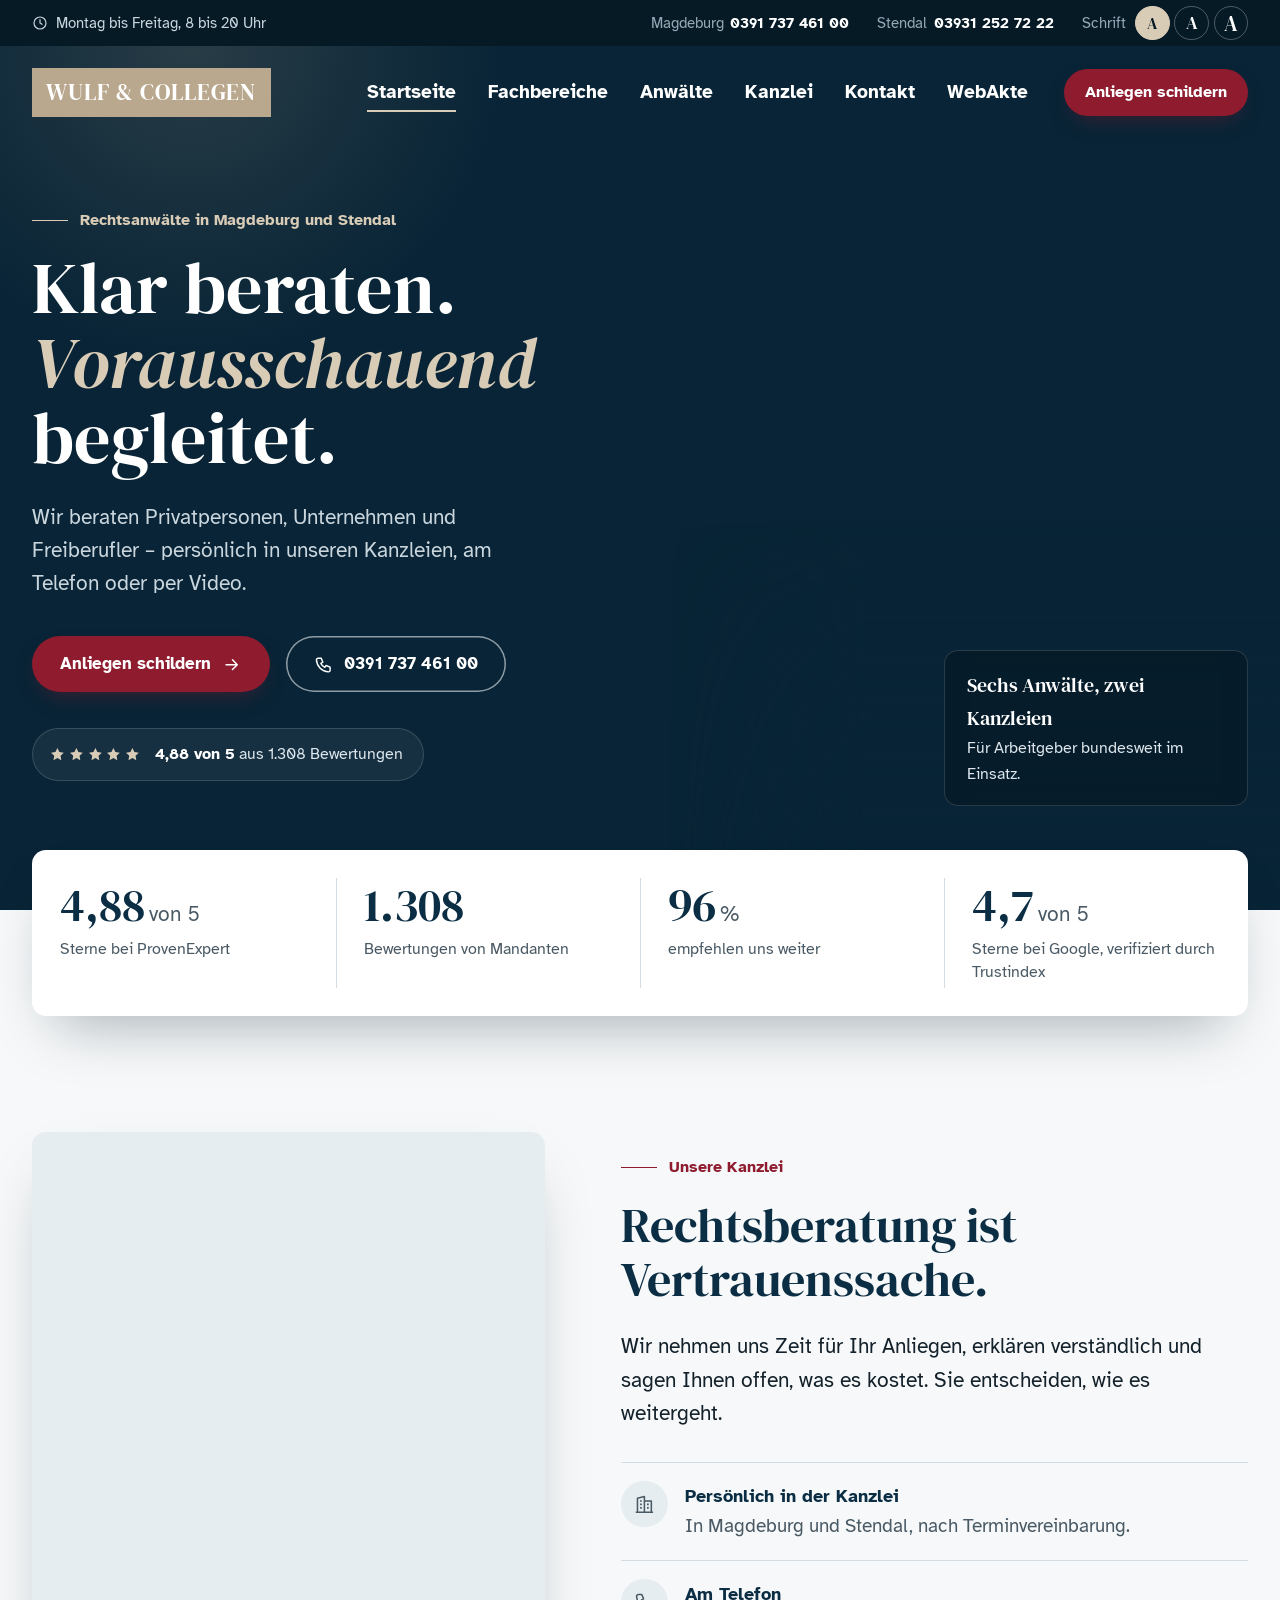
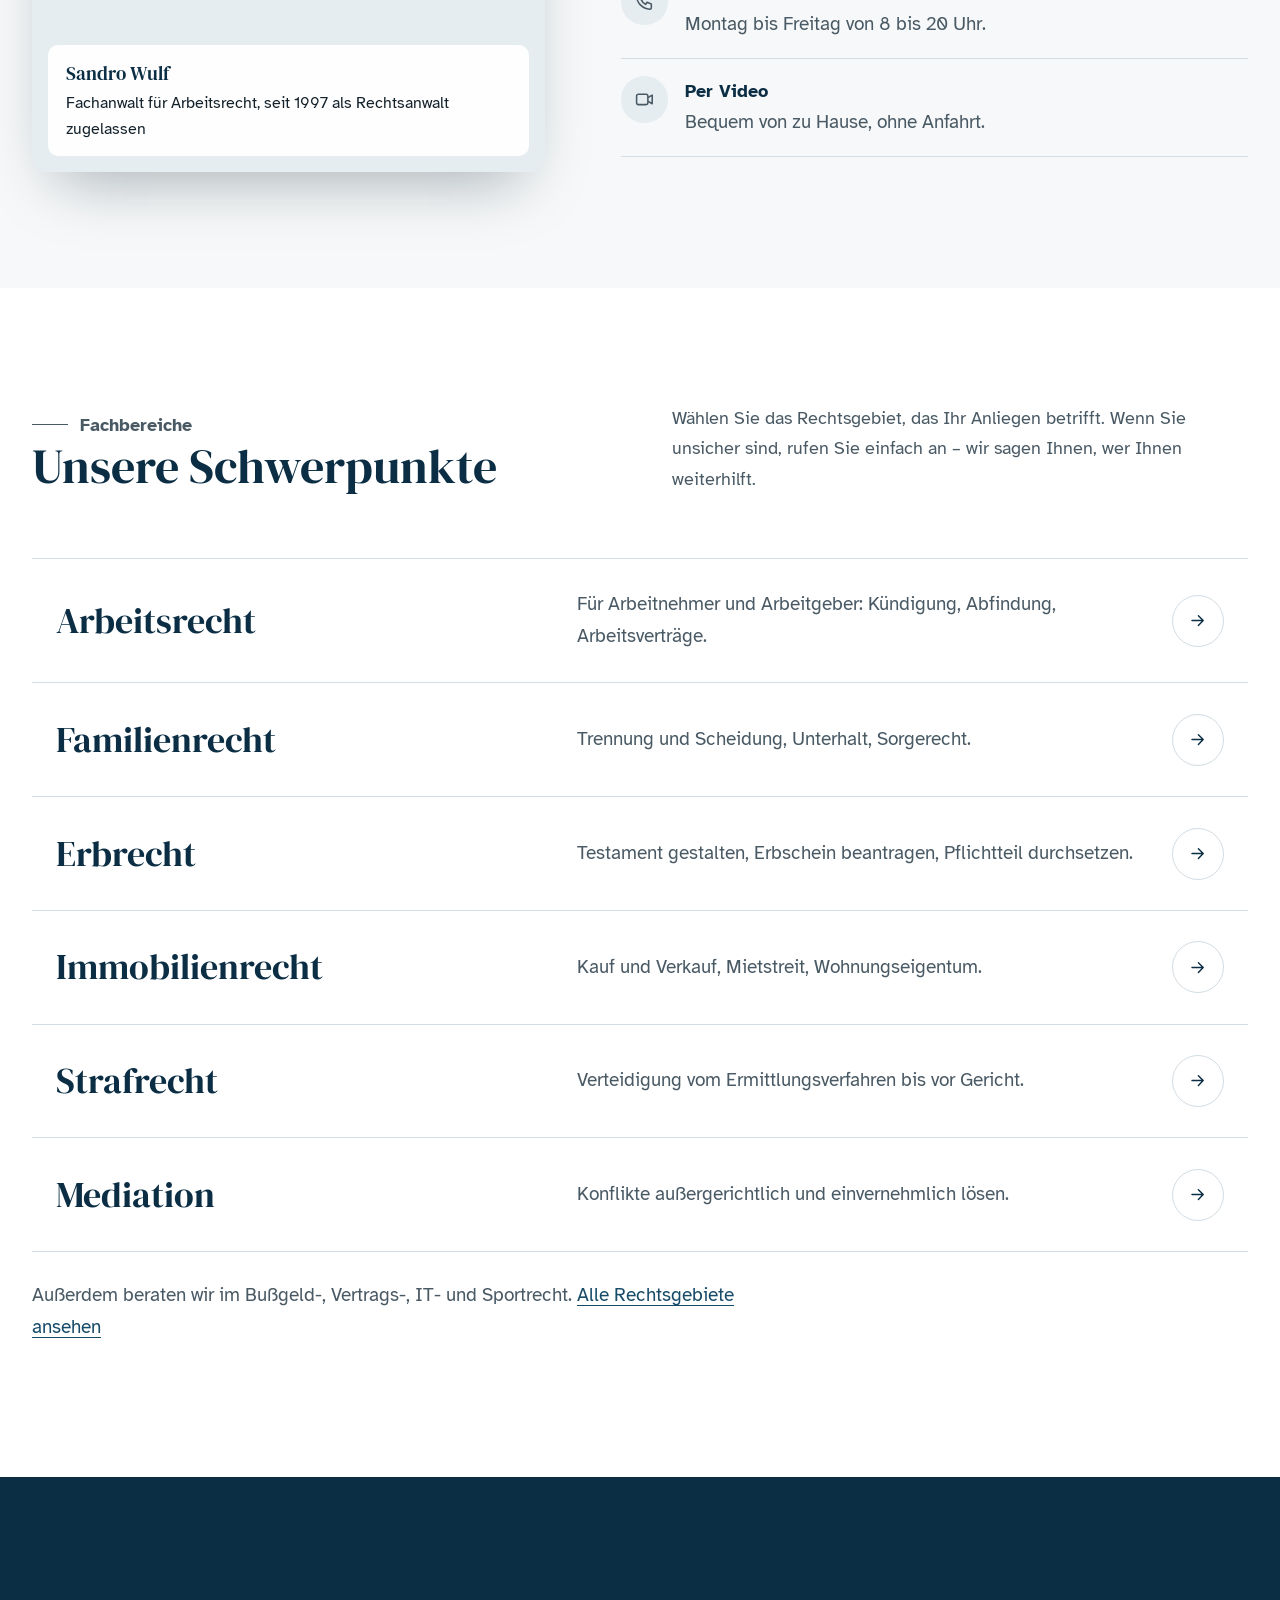
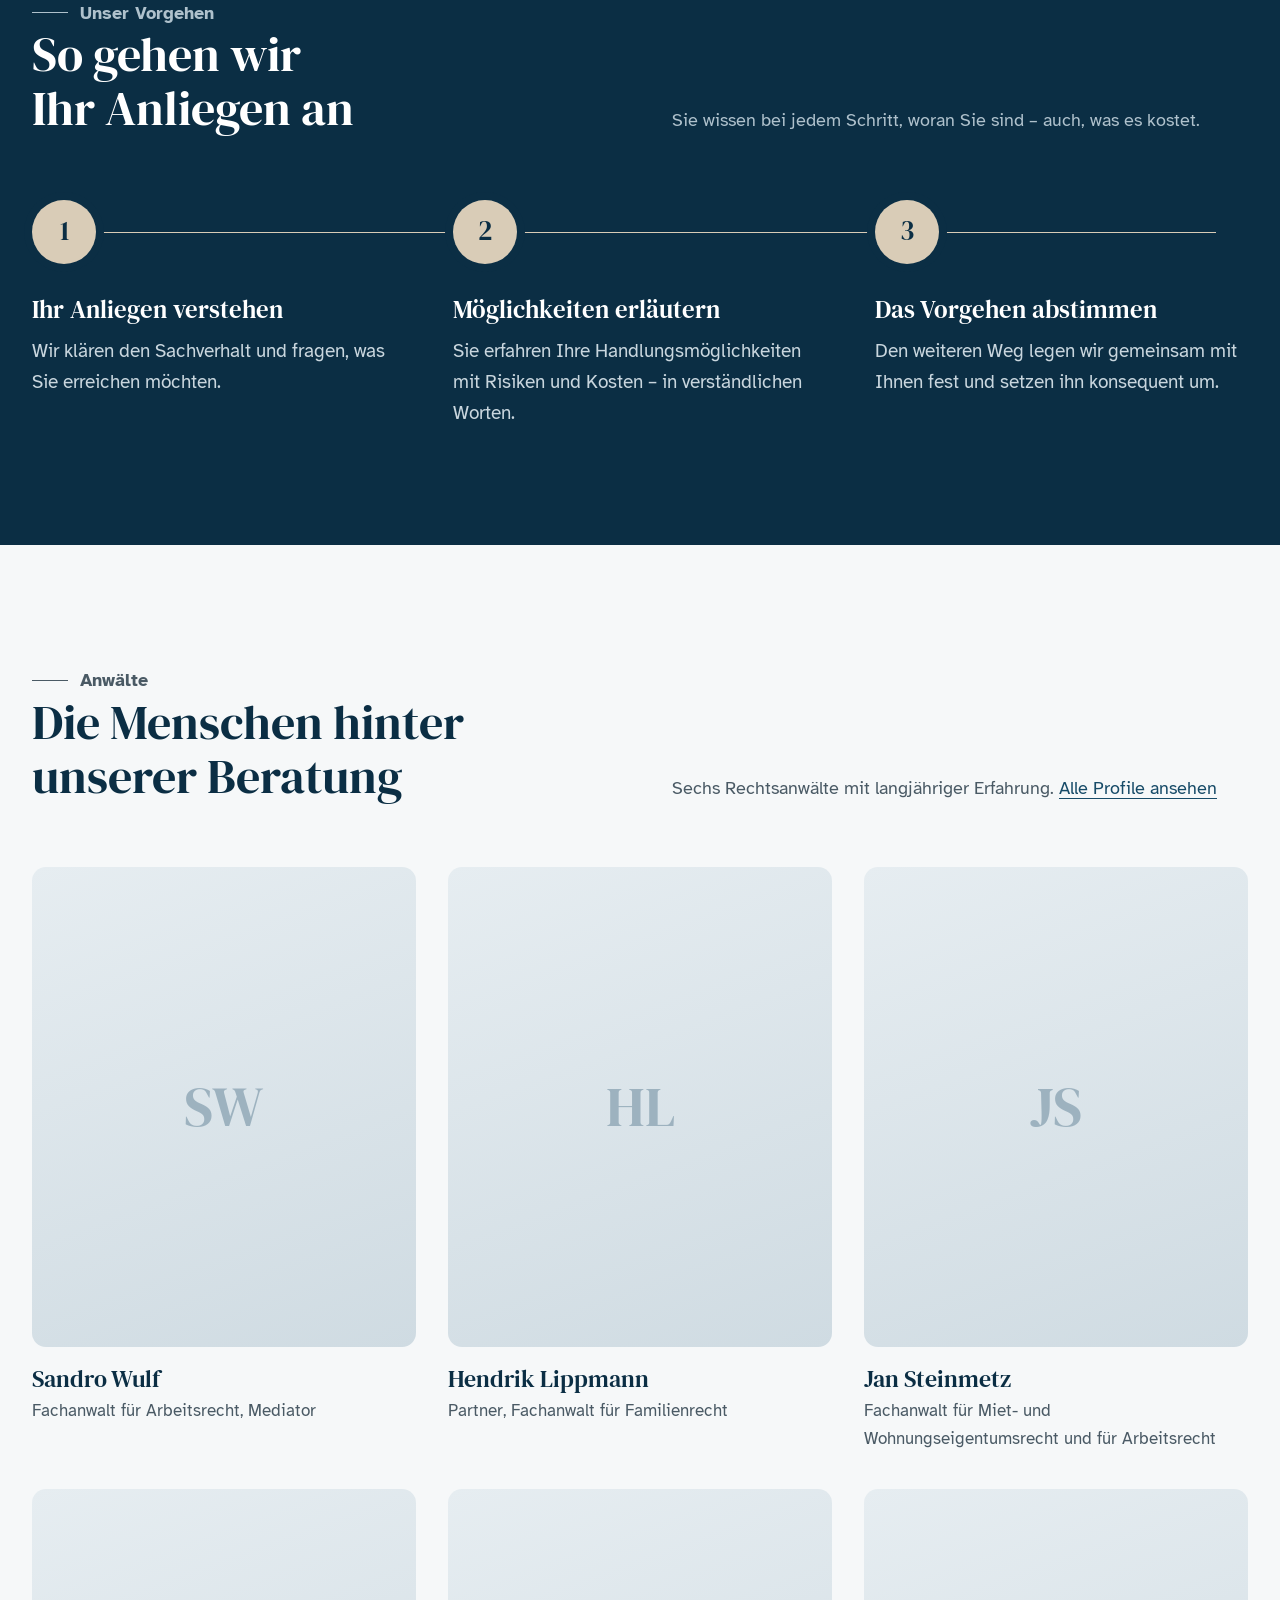
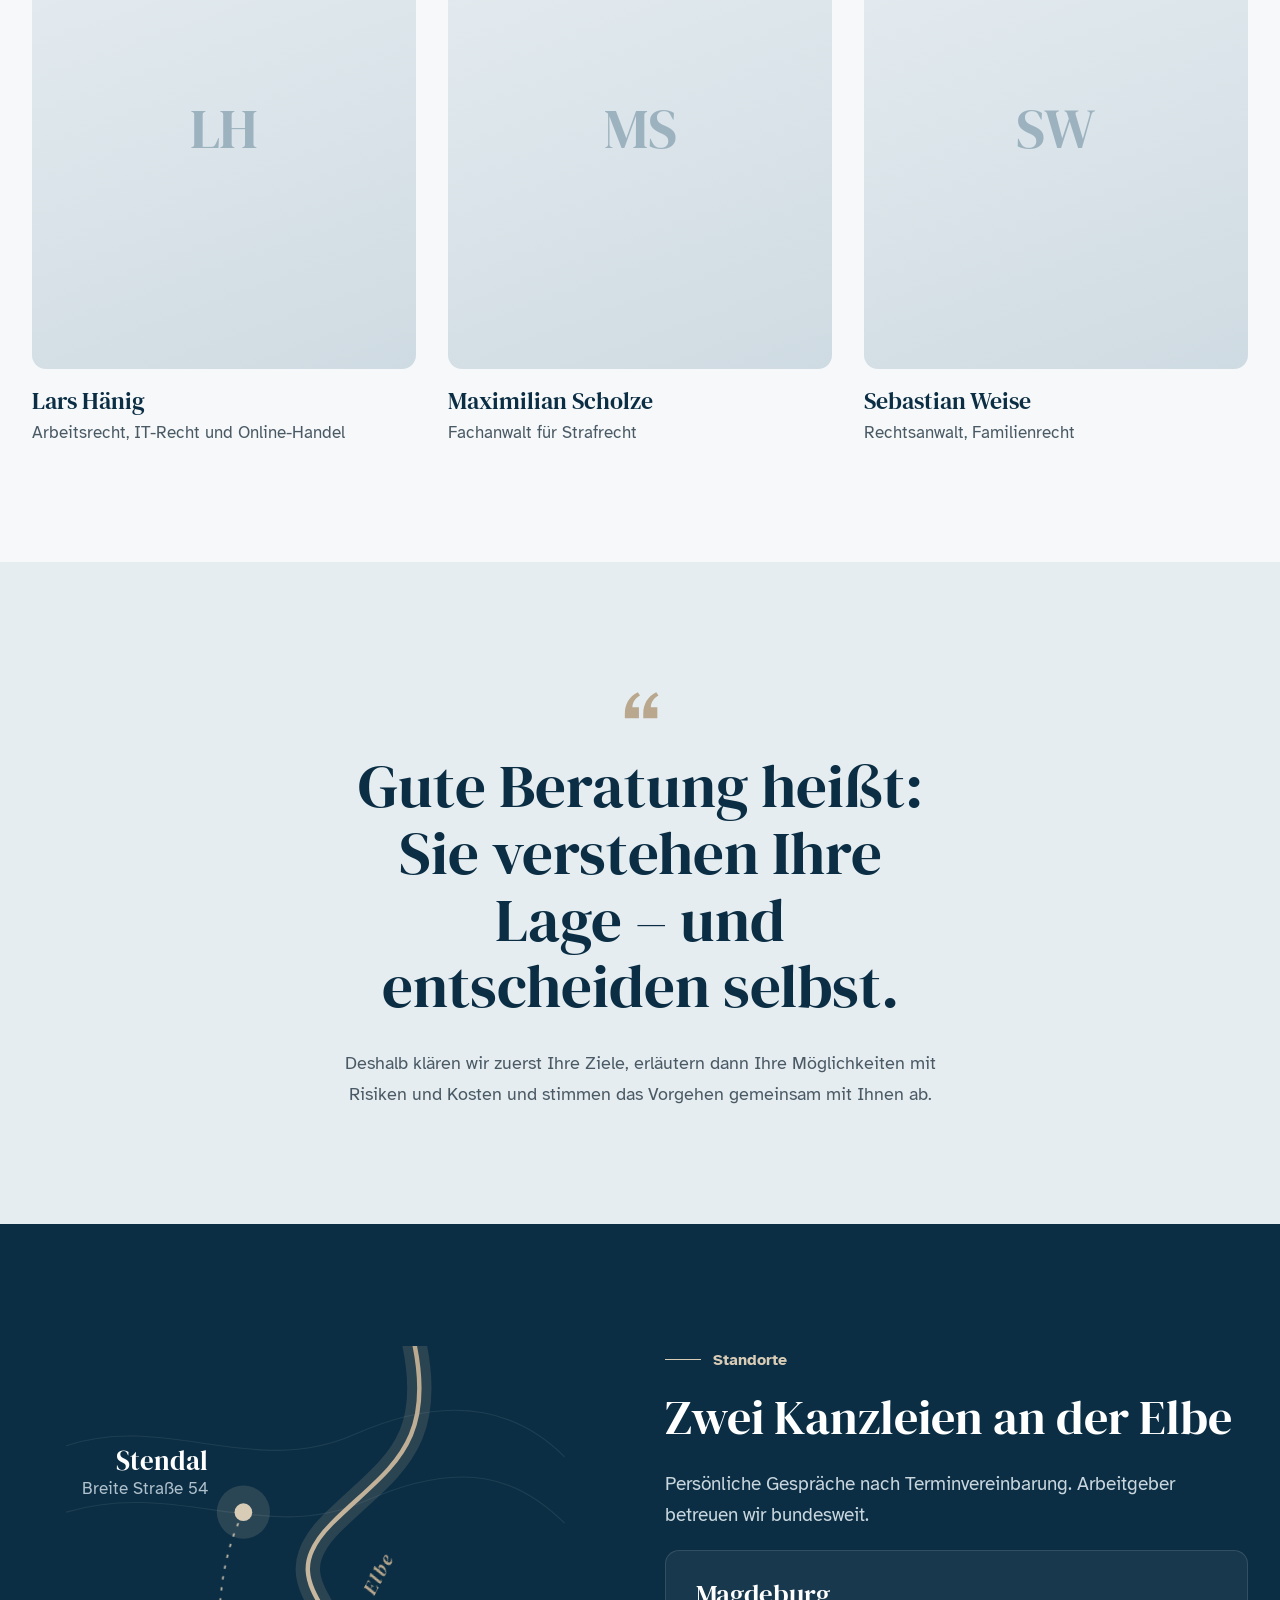
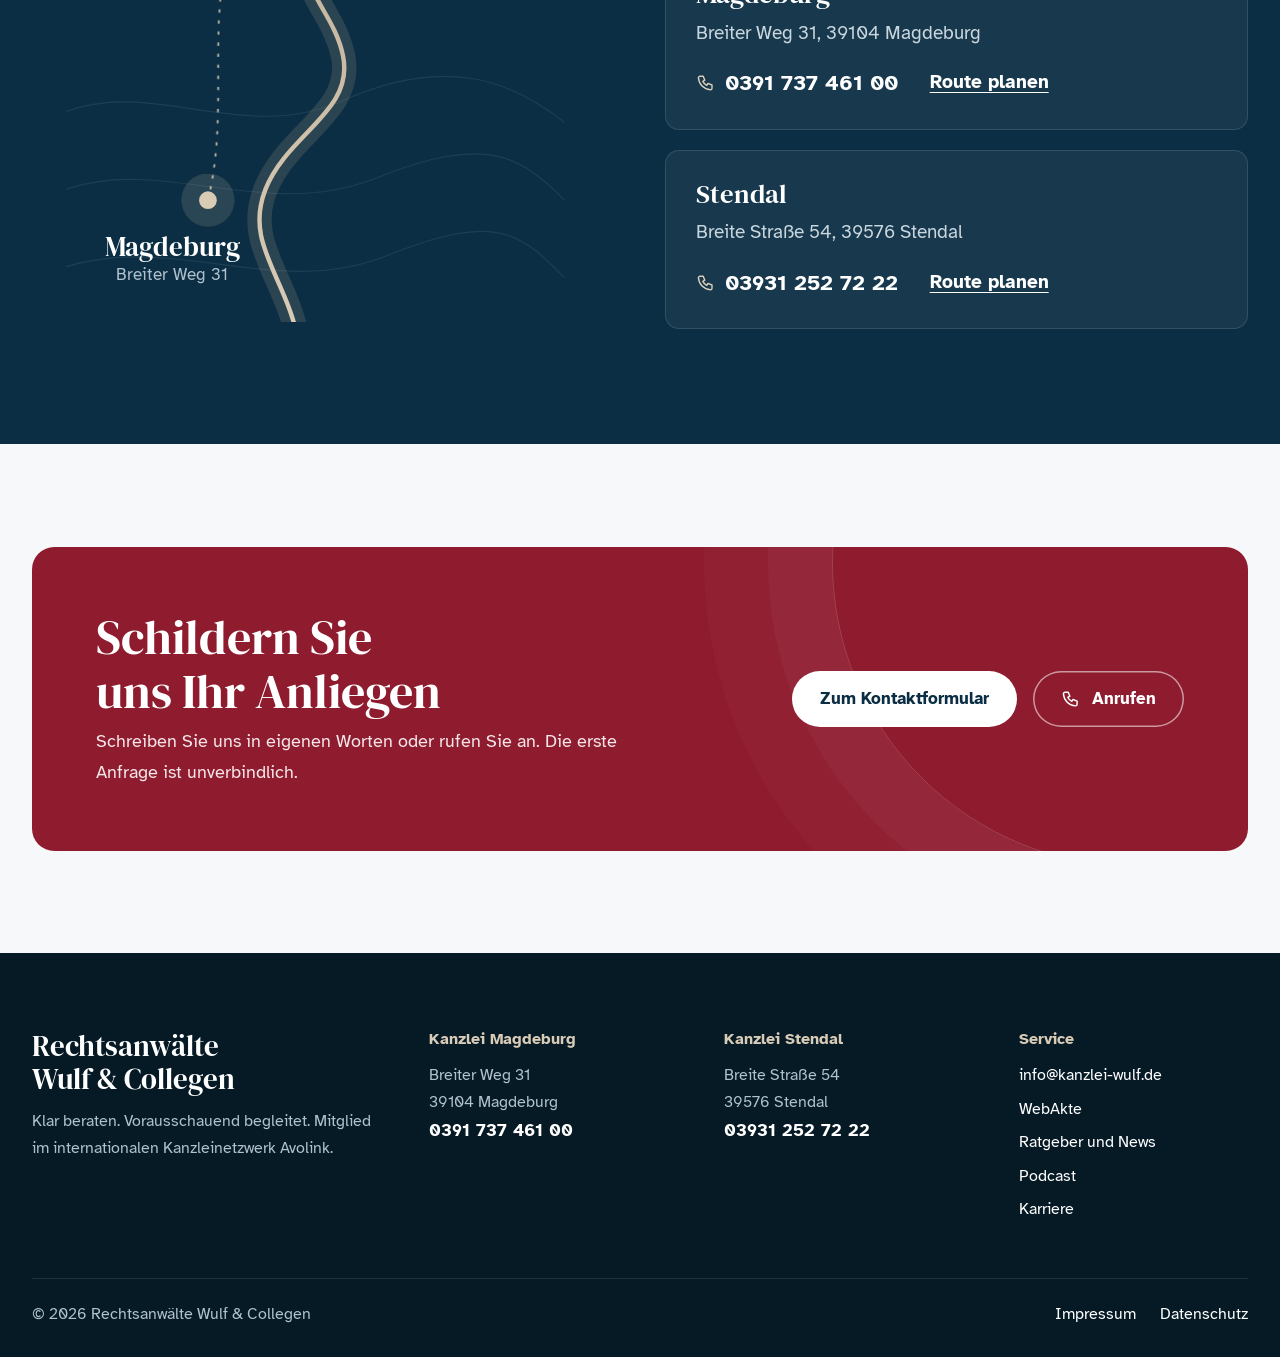
==== index.html @ 8ebcd177 "Cache-Busting für CSS und JS Co-Authored-By: Claude Opus 5.5 <noreply@anthropic.com> Claude-Session:" ====
<!DOCTYPE html>
<html lang="de">
<head>
  <meta charset="utf-8">
  <meta name="viewport" content="width=device-width, initial-scale=1">
  <title>Rechtsanwälte Wulf & Collegen – Magdeburg und Stendal</title>
  <meta name="description" content="Rechtsanwälte Wulf & Collegen in Magdeburg und Stendal: Arbeitsrecht, Familienrecht, Erbrecht, Immobilienrecht, Strafrecht und Mediation. Persönlich, am Telefon oder per Video.">
  <meta name="theme-color" content="#082436">
  <link rel="icon" href="https://kanzlei-wulf.de/wp-content/uploads/2026/09/cropped-FavIcon_W-C_512-270x270.png">
  <link rel="preconnect" href="https://fonts.googleapis.com">
  <link rel="preconnect" href="https://fonts.gstatic.com" crossorigin>
  <link href="https://fonts.googleapis.com/css2?family=Atkinson+Hyperlegible:wght@400;700&family=DM+Serif+Display:ital@0;1&family=DM+Serif+Text&display=swap" rel="stylesheet">
  <link rel="stylesheet" href="css/styles.css?v=202611251117">
  <script>document.documentElement.classList.add('js');try{var s=localStorage.getItem('wulf-size');if(s)document.documentElement.setAttribute('data-size',s)}catch(e){}</script>
</head>
<body>
  <svg width="0" height="0" style="position:absolute" aria-hidden="true">
  <symbol id="i-phone" viewBox="0 0 24 24"><path fill="none" stroke="currentColor" stroke-width="1.8" stroke-linecap="round" stroke-linejoin="round" d="M5 4h4l2 5-2.5 1.5a11 11 0 0 0 5 5L15 13l5 2v4a2 2 0 0 1-2 2A16 16 0 0 1 3 6a2 2 0 0 1 2-2"/></symbol>
  <symbol id="i-mail" viewBox="0 0 24 24"><g fill="none" stroke="currentColor" stroke-width="1.8" stroke-linecap="round" stroke-linejoin="round"><rect x="3" y="5" width="18" height="14" rx="2"/><path d="m3 7 9 6 9-6"/></g></symbol>
  <symbol id="i-clock" viewBox="0 0 24 24"><g fill="none" stroke="currentColor" stroke-width="1.8" stroke-linecap="round"><circle cx="12" cy="12" r="9"/><path d="M12 7v5l3 2"/></g></symbol>
  <symbol id="i-arrow" viewBox="0 0 24 24"><path fill="none" stroke="currentColor" stroke-width="1.8" stroke-linecap="round" stroke-linejoin="round" d="M5 12h14m-6-6 6 6-6 6"/></symbol>
  <symbol id="i-video" viewBox="0 0 24 24"><g fill="none" stroke="currentColor" stroke-width="1.8" stroke-linejoin="round"><rect x="3" y="6" width="13" height="12" rx="2"/><path d="m16 10 5-3v10l-5-3"/></g></symbol>
  <symbol id="i-office" viewBox="0 0 24 24"><g fill="none" stroke="currentColor" stroke-width="1.8" stroke-linejoin="round"><path d="M4 21V5l8-2v18M12 8h8v13M2 21h20"/><path d="M7 8h2M7 12h2M7 16h2M15 12h2M15 16h2"/></g></symbol>
  <symbol id="i-star" viewBox="0 0 24 24"><path fill="currentColor" d="m12 2.8 2.8 5.8 6.3.9-4.6 4.4 1.1 6.3L12 17.2l-5.6 3 1.1-6.3L2.9 9.5l6.3-.9z"/></symbol>
  <symbol id="i-alert" viewBox="0 0 24 24"><g fill="none" stroke="currentColor" stroke-width="1.9" stroke-linecap="round"><circle cx="12" cy="12" r="9"/><path d="M12 7.5v5.5M12 16.5v.01"/></g></symbol>
  <symbol id="i-pin" viewBox="0 0 24 24"><g fill="none" stroke="currentColor" stroke-width="1.8"><path d="M12 21s-7-6.2-7-11.5a7 7 0 0 1 14 0C19 14.8 12 21 12 21z"/><circle cx="12" cy="9.5" r="2.5"/></g></symbol>
</svg>
  <a class="skip" href="#inhalt">Zum Inhalt springen</a>

  <div class="topbar">
    <div class="wrap topbar__inner">
      <p class="topbar__hours"><svg class="ico"><use href="#i-clock"/></svg> Montag bis Freitag, 8 bis 20 Uhr</p>
      <ul class="topbar__phones">
        <li><span>Magdeburg</span><a href="tel:+4939173746100">0391 737 461 00</a></li>
        <li><span>Stendal</span><a href="tel:+4939312527222">03931 252 72 22</a></li>
      </ul>
      <div class="textsize" role="group" aria-label="Schriftgröße">
        <span id="ts-label">Schrift</span>
        <button type="button" data-size="1" aria-pressed="true" aria-describedby="ts-label" aria-label="Normale Schrift">A</button>
        <button type="button" data-size="2" aria-pressed="false" aria-describedby="ts-label" aria-label="Große Schrift" class="ts-lg">A</button>
        <button type="button" data-size="3" aria-pressed="false" aria-describedby="ts-label" aria-label="Sehr große Schrift" class="ts-xl">A</button>
      </div>
    </div>
  </div>

  <header class="header header--over">
    <div class="wrap header__inner">
      <a class="brand" href="index.html" aria-label="Wulf &amp; Collegen Rechtsanwälte, zur Startseite">
        <img class="brand__logo" src="https://kanzlei-wulf.de/wp-content/uploads/2022/05/Logo_ohne_Rand.webp" alt="" width="614" height="219" onerror="this.parentNode.classList.add('no-logo')">
        <span class="brand__fallback">WULF &amp; COLLEGEN</span>
      </a>
      <button class="navtoggle" type="button" aria-expanded="false" aria-controls="nav"><span class="navtoggle__bars" aria-hidden="true"></span><span class="navtoggle__text">Menü</span></button>
      <nav id="nav" class="nav" aria-label="Hauptnavigation">
        <ul>
          <li><a href="index.html" aria-current="page">Startseite</a></li>
          <li><a href="fachbereiche.html">Fachbereiche</a></li>
          <li><a href="anwaelte.html">Anwälte</a></li>
          <li><a href="kanzlei.html">Kanzlei</a></li>
          <li><a href="kontakt.html">Kontakt</a></li>
          <li><a href="https://kanzlei-wulf.de/webakte/">WebAkte</a></li>
        </ul>
        <a class="btn btn--sm" href="kontakt.html#formular">Anliegen schildern</a>
      </nav>
    </div>
  </header>

  <main id="inhalt">    <!-- HERO -->
    <section class="hero" id="hero">
      <div class="wrap hero__grid">
        <div class="hero__text">
          <p class="kicker hero__fade" style="--d:.1s">Rechtsanwälte in Magdeburg und Stendal</p>
          <h1>
            <span class="line"><span style="--d:.2s">Klar beraten.</span></span>
            <span class="line"><span style="--d:.35s"><em>Vorausschauend</em></span></span>
            <span class="line"><span style="--d:.5s">begleitet.</span></span>
          </h1>
          <p class="lead hero__fade" style="--d:.75s">Wir beraten Privatpersonen, Unternehmen und Freiberufler – persönlich in unseren Kanzleien, am Telefon oder per Video.</p>
          <div class="hero__actions hero__fade" style="--d:.9s">
            <a class="btn" href="kontakt.html#formular">Anliegen schildern <svg class="ico"><use href="#i-arrow"/></svg></a>
            <a class="btn btn--line-light" href="tel:+4939173746100"><svg class="ico"><use href="#i-phone"/></svg> 0391 737 461 00</a>
          </div>
          <a class="rating hero__fade" style="--d:1.05s" href="#vertrauen">
            <span class="rating__stars" aria-hidden="true"><svg><use href="#i-star"/></svg><svg><use href="#i-star"/></svg><svg><use href="#i-star"/></svg><svg><use href="#i-star"/></svg><svg><use href="#i-star"/></svg></span>
            <span><strong>4,88 von 5</strong> aus 1.308 Bewertungen</span>
          </a>
        </div>
        <div class="hero__visual" aria-hidden="true">
          <div class="hero__photo"><img src="https://kanzlei-wulf.de/wp-content/uploads/2026/09/Header-RA-Team_01-2024-1600.webp" alt="" fetchpriority="high" onerror="this.remove()"></div>
          <div class="hero__badge hero__fade" style="--d:1.3s">
            <strong>Sechs Anwälte, zwei Kanzleien</strong>
            <p>Für Arbeitgeber bundesweit im Einsatz.</p>
          </div>
        </div>
      </div>
    </section>

    <!-- KENNZAHLEN -->
    <section class="stats" id="vertrauen" aria-label="Bewertungen unserer Mandanten">
      <div class="wrap">
        <div class="stats__card reveal">
          <div class="stat"><div class="stat__num"><span data-count="4.88" data-dec="2">4,88</span><small>von 5</small></div><p>Sterne bei ProvenExpert</p></div>
          <div class="stat"><div class="stat__num"><span data-count="1308" data-dec="0">1.308</span></div><p>Bewertungen von Mandanten</p></div>
          <div class="stat"><div class="stat__num"><span data-count="96" data-dec="0">96</span><small>%</small></div><p>empfehlen uns weiter</p></div>
          <div class="stat"><div class="stat__num"><span data-count="4.7" data-dec="1">4,7</span><small>von 5</small></div><p>Sterne bei Google, verifiziert durch Trustindex</p></div>
        </div>
      </div>
    </section>

    <!-- INTRO -->
    <section class="section">
      <div class="wrap intro">
        <figure class="intro__frame reveal" data-inview>
          <img loading="lazy" src="https://kanzlei-wulf.de/wp-content/uploads/2023/02/Wulf-und-Collegen_Mitarbeiterportraits-12_3840x2160-scaled.jpg" alt="Rechtsanwalt Sandro Wulf in der Kanzlei" onerror="this.remove()">
          <figcaption><strong>Sandro Wulf</strong>Fachanwalt für Arbeitsrecht, seit 1997 als Rechtsanwalt zugelassen</figcaption>
        </figure>
        <div>
          <p class="kicker reveal">Unsere Kanzlei</p>
          <h2 class="reveal" style="--d:.1s">Rechtsberatung ist Vertrauenssache.</h2>
          <p class="lead reveal" style="--d:.2s">Wir nehmen uns Zeit für Ihr Anliegen, erklären verständlich und sagen Ihnen offen, was es kostet. Sie entscheiden, wie es weitergeht.</p>
          <ul class="ways">
            <li class="reveal" style="--d:.25s"><span class="ways__ico"><svg><use href="#i-office"/></svg></span><div><strong>Persönlich in der Kanzlei</strong><span>In Magdeburg und Stendal, nach Terminvereinbarung.</span></div></li>
            <li class="reveal" style="--d:.35s"><span class="ways__ico"><svg><use href="#i-phone"/></svg></span><div><strong>Am Telefon</strong><span>Montag bis Freitag von 8 bis 20 Uhr.</span></div></li>
            <li class="reveal" style="--d:.45s"><span class="ways__ico"><svg><use href="#i-video"/></svg></span><div><strong>Per Video</strong><span>Bequem von zu Hause, ohne Anfahrt.</span></div></li>
          </ul>
        </div>
      </div>
    </section>

    <!-- FACHBEREICHE -->
    <section class="section section--white" id="fachbereiche">
      <div class="wrap">
        <div class="section__head">
          <div><p class="kicker reveal">Fachbereiche</p><h2 class="reveal" style="--d:.1s">Unsere Schwerpunkte</h2></div>
          <p class="reveal" style="--d:.2s">Wählen Sie das Rechtsgebiet, das Ihr Anliegen betrifft. Wenn Sie unsicher sind, rufen Sie einfach an – wir sagen Ihnen, wer Ihnen weiterhilft.</p>
        </div>
        <ul class="practice">
          <li class="practice__row reveal"><a class="practice__link" href="fachbereiche.html#arbeitsrecht"><span class="practice__name">Arbeitsrecht</span><span class="practice__desc">Für Arbeitnehmer und Arbeitgeber: Kündigung, Abfindung, Arbeitsverträge.</span><span class="practice__go" aria-hidden="true"><svg><use href="#i-arrow"/></svg></span></a></li>
          <li class="practice__row reveal" style="--d:.05s"><a class="practice__link" href="fachbereiche.html#familienrecht"><span class="practice__name">Familienrecht</span><span class="practice__desc">Trennung und Scheidung, Unterhalt, Sorgerecht.</span><span class="practice__go" aria-hidden="true"><svg><use href="#i-arrow"/></svg></span></a></li>
          <li class="practice__row reveal" style="--d:.1s"><a class="practice__link" href="fachbereiche.html#erbrecht"><span class="practice__name">Erbrecht</span><span class="practice__desc">Testament gestalten, Erbschein beantragen, Pflichtteil durchsetzen.</span><span class="practice__go" aria-hidden="true"><svg><use href="#i-arrow"/></svg></span></a></li>
          <li class="practice__row reveal" style="--d:.15s"><a class="practice__link" href="fachbereiche.html#immobilienrecht"><span class="practice__name">Immobilienrecht</span><span class="practice__desc">Kauf und Verkauf, Mietstreit, Wohnungseigentum.</span><span class="practice__go" aria-hidden="true"><svg><use href="#i-arrow"/></svg></span></a></li>
          <li class="practice__row reveal" style="--d:.2s"><a class="practice__link" href="fachbereiche.html#strafrecht"><span class="practice__name">Strafrecht</span><span class="practice__desc">Verteidigung vom Ermittlungsverfahren bis vor Gericht.</span><span class="practice__go" aria-hidden="true"><svg><use href="#i-arrow"/></svg></span></a></li>
          <li class="practice__row reveal" style="--d:.25s"><a class="practice__link" href="fachbereiche.html#mediation"><span class="practice__name">Mediation</span><span class="practice__desc">Konflikte außergerichtlich und einvernehmlich lösen.</span><span class="practice__go" aria-hidden="true"><svg><use href="#i-arrow"/></svg></span></a></li>
        </ul>
        <p class="practice__more reveal">Außerdem beraten wir im Bußgeld-, Vertrags-, IT- und Sportrecht. <a href="fachbereiche.html">Alle Rechtsgebiete ansehen</a></p>
      </div>
    </section>

    <!-- ABLAUF -->
    <section class="section dark">
      <div class="wrap">
        <div class="section__head">
          <div><p class="kicker reveal">Unser Vorgehen</p><h2 class="reveal" style="--d:.1s">So gehen wir Ihr Anliegen an</h2></div>
          <p class="reveal" style="--d:.2s">Sie wissen bei jedem Schritt, woran Sie sind – auch, was es kostet.</p>
        </div>
        <div class="process" data-inview>
          <span class="process__track" aria-hidden="true"><span></span></span>
          <ol class="process__list">
          <li class="reveal" style="--d:.2s"><h3>Ihr Anliegen verstehen</h3><p>Wir klären den Sachverhalt und fragen, was Sie erreichen möchten.</p></li>
          <li class="reveal" style="--d:.5s"><h3>Möglichkeiten erläutern</h3><p>Sie erfahren Ihre Handlungsmöglichkeiten mit Risiken und Kosten – in verständlichen Worten.</p></li>
          <li class="reveal" style="--d:.8s"><h3>Das Vorgehen abstimmen</h3><p>Den weiteren Weg legen wir gemeinsam mit Ihnen fest und setzen ihn konsequent um.</p></li>
          </ol>
        </div>
      </div>
    </section>

    <!-- TEAM -->
    <section class="section" id="anwaelte">
      <div class="wrap">
        <div class="section__head">
          <div><p class="kicker reveal">Anwälte</p><h2 class="reveal" style="--d:.1s">Die Menschen hinter unserer Beratung</h2></div>
          <p class="reveal" style="--d:.2s">Sechs Rechtsanwälte mit langjähriger Erfahrung. <a href="anwaelte.html">Alle Profile ansehen</a></p>
        </div>
        <ul class="team">
          <li class="member reveal"><a href="anwaelte.html#sandro-wulf"><div class="member__photo" data-initials="SW"><img loading="lazy" onerror="this.remove()" src="https://kanzlei-wulf.de/wp-content/uploads/2023/02/Wulf-und-Collegen_Mitarbeiterportraits-12_3840x2160-scaled.jpg" alt=""><span class="member__more">Profil ansehen <svg><use href="#i-arrow"/></svg></span></div><h3>Sandro Wulf</h3><p>Fachanwalt für Arbeitsrecht, Mediator</p></a></li>
          <li class="member reveal" style="--d:.1s"><a href="anwaelte.html#hendrik-lippmann"><div class="member__photo" data-initials="HL"><img loading="lazy" onerror="this.remove()" src="https://kanzlei-wulf.de/wp-content/uploads/2023/02/Wulf-und-Collegen_Mitarbeiterportraits-16-scaled.jpg" alt=""><span class="member__more">Profil ansehen <svg><use href="#i-arrow"/></svg></span></div><h3>Hendrik Lippmann</h3><p>Partner, Fachanwalt für Familienrecht</p></a></li>
          <li class="member reveal" style="--d:.2s"><a href="anwaelte.html#jan-steinmetz"><div class="member__photo" data-initials="JS"><img loading="lazy" onerror="this.remove()" src="https://kanzlei-wulf.de/wp-content/uploads/2023/02/Wulf-und-Collegen_Mitarbeiterportraits-7-scaled.jpg" alt=""><span class="member__more">Profil ansehen <svg><use href="#i-arrow"/></svg></span></div><h3>Jan Steinmetz</h3><p>Fachanwalt für Miet- und Wohnungseigentumsrecht und für Arbeitsrecht</p></a></li>
          <li class="member reveal"><a href="anwaelte.html#lars-haenig"><div class="member__photo" data-initials="LH"><img loading="lazy" onerror="this.remove()" src="https://kanzlei-wulf.de/wp-content/uploads/2023/02/Wulf-und-Collegen_Mitarbeiterportraits-15_3840x2160-scaled.jpg" alt=""><span class="member__more">Profil ansehen <svg><use href="#i-arrow"/></svg></span></div><h3>Lars Hänig</h3><p>Arbeitsrecht, IT-Recht und Online-Handel</p></a></li>
          <li class="member reveal" style="--d:.1s"><a href="anwaelte.html#maximilian-scholze"><div class="member__photo" data-initials="MS"><img loading="lazy" onerror="this.remove()" src="https://kanzlei-wulf.de/wp-content/uploads/2023/04/Wulf-und-Collegen_Mitarbeiterportraits-9-scaled.jpg" alt=""><span class="member__more">Profil ansehen <svg><use href="#i-arrow"/></svg></span></div><h3>Maximilian Scholze</h3><p>Fachanwalt für Strafrecht</p></a></li>
          <li class="member reveal" style="--d:.2s"><a href="anwaelte.html#sebastian-weise"><div class="member__photo" data-initials="SW"><img loading="lazy" onerror="this.remove()" src="https://kanzlei-wulf.de/wp-content/uploads/2025/03/Herr_Weise_Hintergrund-scaled.jpg" alt=""><span class="member__more">Profil ansehen <svg><use href="#i-arrow"/></svg></span></div><h3>Sebastian Weise</h3><p>Rechtsanwalt, Familienrecht</p></a></li>
        </ul>
      </div>
    </section>

    <!-- STATEMENT -->
    <section class="section section--mist statement">
      <div class="wrap">
        <svg class="statement__mark reveal" viewBox="0 0 48 48" aria-hidden="true"><path fill="currentColor" d="M10 34c0-9 4-16 12-20l2 3c-5 3-7 7-7 11h6v10H10zm17 0c0-9 4-16 12-20l2 3c-5 3-7 7-7 11h6v10H27z"/></svg>
        <blockquote class="reveal" style="--d:.1s">Gute Beratung heißt: Sie verstehen Ihre Lage – und entscheiden selbst.</blockquote>
        <p class="reveal" style="--d:.2s">Deshalb klären wir zuerst Ihre Ziele, erläutern dann Ihre Möglichkeiten mit Risiken und Kosten und stimmen das Vorgehen gemeinsam mit Ihnen ab.</p>
      </div>
    </section>

    <!-- STANDORTE -->
    <section class="section dark" id="standorte">
      <div class="wrap locations">
        <figure class="map" data-inview aria-label="Karte: Die Elbe verbindet unsere Kanzleien in Magdeburg und Stendal">
          <svg viewBox="0 0 420 520" role="img" aria-label="Die Elbe verbindet Magdeburg und Stendal">
            <defs><linearGradient id="rv" x1="0" y1="1" x2="0" y2="0"><stop offset="0" stop-color="#D9CCB7"/><stop offset="1" stop-color="#B9A88E"/></linearGradient></defs>
            <g fill="none" stroke="rgba(255,255,255,.08)" stroke-width="1">
              <path d="M-10 90 C 80 60, 160 120, 250 80 S 400 60, 440 100"/><path d="M-10 150 C 90 120, 170 180, 260 140 S 400 120, 440 160"/>
              <path d="M-10 330 C 70 300, 150 360, 240 320 S 390 300, 440 340"/><path d="M-10 400 C 80 370, 170 430, 270 390 S 400 370, 440 410"/>
              <path d="M-10 470 C 90 440, 180 500, 280 460 S 400 440, 440 480"/>
            </g>
            <path class="river-glow" d="M200 540 C 190 480, 150 450, 170 400 S 250 330, 240 280 S 180 210, 230 160 S 330 90, 300 -20" fill="none" stroke="rgba(185,168,142,.18)" stroke-width="22" stroke-linecap="round"/>
            <path class="river" d="M200 540 C 190 480, 150 450, 170 400 S 250 330, 240 280 S 180 210, 230 160 S 330 90, 300 -20" fill="none" stroke="url(#rv)" stroke-width="4" stroke-linecap="round"/>
            <path class="link" d="M118 410 C 140 320, 110 230, 150 150" fill="none" stroke="#D9CCB7" stroke-width="1.4" stroke-dasharray="3 7"/>
            <g class="pin pin--sdl"><circle cx="150" cy="150" r="24" fill="rgba(217,204,183,.15)"/><circle cx="150" cy="150" r="8" fill="#D9CCB7"/><text x="118" y="112" class="pin__city" text-anchor="end">Stendal</text><text x="118" y="134" class="pin__addr" text-anchor="end">Breite Straße 54</text></g>
            <g class="pin pin--md"><circle cx="118" cy="410" r="24" fill="rgba(217,204,183,.15)"/><circle cx="118" cy="410" r="8" fill="#D9CCB7"/><text x="86" y="460" class="pin__city" text-anchor="middle">Magdeburg</text><text x="86" y="482" class="pin__addr" text-anchor="middle">Breiter Weg 31</text></g>
            <text x="268" y="226" class="river-label" transform="rotate(-62 268 226)">Elbe</text>
          </svg>
        </figure>
        <div>
          <p class="kicker reveal">Standorte</p>
          <h2 class="reveal" style="--d:.1s">Zwei Kanzleien an der Elbe</h2>
          <p class="reveal" style="--d:.15s">Persönliche Gespräche nach Terminvereinbarung. Arbeitgeber betreuen wir bundesweit.</p>
          <div class="offices">
            <article class="office reveal" style="--d:.2s">
              <h3>Magdeburg</h3>
              <address>Breiter Weg 31, 39104 Magdeburg</address>
              <div class="office__row"><a class="office__phone" href="tel:+4939173746100"><svg><use href="#i-phone"/></svg>0391 737 461 00</a><a class="office__route" href="https://www.google.com/maps/search/?api=1&amp;query=Breiter+Weg+31+39104+Magdeburg">Route planen</a></div>
            </article>
            <article class="office reveal" style="--d:.3s">
              <h3>Stendal</h3>
              <address>Breite Straße 54, 39576 Stendal</address>
              <div class="office__row"><a class="office__phone" href="tel:+4939312527222"><svg><use href="#i-phone"/></svg>03931 252 72 22</a><a class="office__route" href="https://www.google.com/maps/search/?api=1&amp;query=Breite+Stra%C3%9Fe+54+39576+Stendal">Route planen</a></div>
            </article>
          </div>
        </div>
      </div>
    </section>

    <!-- CTA -->
    <section class="cta">
      <div class="wrap">
        <div class="cta__box reveal">
          <div>
            <h2>Schildern Sie uns Ihr Anliegen</h2>
            <p>Schreiben Sie uns in eigenen Worten oder rufen Sie an. Die erste Anfrage ist unverbindlich.</p>
          </div>
          <div class="cta__actions">
            <a class="btn btn--light" href="kontakt.html#formular">Zum Kontaktformular</a>
            <a class="btn btn--line-light" href="tel:+4939173746100"><svg class="ico"><use href="#i-phone"/></svg> Anrufen</a>
          </div>
        </div>
      </div>
    </section>
  </main>

  <footer class="footer">
    <div class="wrap footer__top">
      <div>
        <p class="footer__brand">Rechtsanwälte<br>Wulf &amp; Collegen</p>
        <p>Klar beraten. Vorausschauend begleitet. Mitglied im internationalen Kanzleinetzwerk Avolink.</p>
      </div>
      <div>
        <h2>Kanzlei Magdeburg</h2>
        <p>Breiter Weg 31<br>39104 Magdeburg<br><a class="footer__phone" href="tel:+4939173746100">0391 737 461 00</a></p>
      </div>
      <div>
        <h2>Kanzlei Stendal</h2>
        <p>Breite Straße 54<br>39576 Stendal<br><a class="footer__phone" href="tel:+4939312527222">03931 252 72 22</a></p>
      </div>
      <div>
        <h2>Service</h2>
        <ul>
          <li><a href="mailto:info@kanzlei-wulf.de">info@kanzlei-wulf.de</a></li>
          <li><a href="https://kanzlei-wulf.de/webakte/">WebAkte</a></li>
          <li><a href="https://kanzlei-wulf.de/news/">Ratgeber und News</a></li>
          <li><a href="https://kanzlei-wulf.de/podcast/">Podcast</a></li>
          <li><a href="https://kanzlei-wulf.de/karriere/">Karriere</a></li>
        </ul>
      </div>
    </div>
    <div class="wrap footer__legal">
      <p>© <span id="year">2026</span> Rechtsanwälte Wulf &amp; Collegen</p>
      <ul>
        <li><a href="https://kanzlei-wulf.de/impressum/">Impressum</a></li>
        <li><a href="https://kanzlei-wulf.de/datenschutz/">Datenschutz</a></li>
      </ul>
    </div>
  </footer>

  <div class="callfab" aria-label="Schnell anrufen">
    <a href="tel:+4939173746100"><span>Magdeburg</span><strong>Anrufen</strong></a>
    <a href="tel:+4939312527222"><span>Stendal</span><strong>Anrufen</strong></a>
  </div>

  <script src="js/main.js?v=202611251117"></script>
</body>
</html>
---- css/styles.css ----
/* ==========================================================================
   Wulf & Collegen – Premium-Design v2
   VOICE    ruhig, souverän, vertrauenswürdig
   IDEA     eine Kanzlei an der Elbe: tiefes Navy, Taupe aus dem Logo, Weinrot als Siegel
   MOTION   sanft und langsam (700–1100 ms), nie in Schleife, aus bei "Bewegung reduzieren"
   TYPE     DM Serif Display (Titel) + Atkinson Hyperlegible (Text, für ältere Leser)
   ========================================================================== */

:root {
  --navy-950: #061A26;
  --navy-900: #082436;
  --navy: #0B2E44;
  --navy-700: #174B68;
  --mist: #E6EDF1;
  --paper: #F6F8F9;
  --ink: #13212B;
  --muted: #4A5A65;
  --line: #D3DDE3;
  --taupe: #B9A88E;
  --taupe-light: #D9CCB7;
  --wine: #8E1B2E;

  --serif: "DM Serif Display", Georgia, serif;
  --serif-text: "DM Serif Text", Georgia, serif;
  --sans: "Atkinson Hyperlegible", "Segoe UI", Arial, sans-serif;

  --wrap: 76rem;
  --r-sm: 6px;
  --r: 14px;
  --ease: cubic-bezier(.22,.61,.36,1);
  --ease-out: cubic-bezier(.16,1,.3,1);
  --shadow: 0 1px 2px rgba(6,26,38,.06), 0 12px 32px -12px rgba(6,26,38,.18);
  --shadow-lg: 0 30px 60px -25px rgba(6,26,38,.35);
}

@view-transition { navigation: auto; }
::view-transition-old(root), ::view-transition-new(root) { animation-duration: .45s; }

html { font-size: 100%; scroll-behavior: smooth; scroll-padding-top: 7rem; }
html[data-size="2"] { font-size: 112.5%; }
html[data-size="3"] { font-size: 125%; }

*, *::before, *::after { box-sizing: border-box; }
body {
  margin: 0; font-family: var(--sans); font-size: 1.1875rem; line-height: 1.65;
  color: var(--ink); background: var(--paper); overflow-x: clip;
  -webkit-font-smoothing: antialiased; text-rendering: optimizeLegibility;
}
img { max-width: 100%; display: block; }
[hidden] { display: none !important; }

h1, h2, h3 { font-family: var(--serif); font-weight: 400; line-height: 1.12; margin: 0 0 .5em; color: var(--navy); text-wrap: balance; }
h1 { font-size: clamp(2.6rem, 1.6rem + 3.6vw, 4.6rem); line-height: 1.04; }
h2 { font-size: clamp(2rem, 1.4rem + 2vw, 3.1rem); }
h3 { font-family: var(--serif-text); font-size: 1.4rem; }
p { margin: 0 0 1em; max-width: 64ch; }
a { color: var(--navy-700); text-decoration-thickness: 1px; text-underline-offset: .22em; transition: color .3s var(--ease); }
a:hover { color: var(--wine); }
:focus-visible { outline: 3px solid var(--wine); outline-offset: 3px; border-radius: 3px; }
.dark :focus-visible, .footer :focus-visible, .hero :focus-visible, .pagehero :focus-visible { outline-color: var(--taupe-light); }

.wrap { width: min(100% - 2.5rem, var(--wrap)); margin-inline: auto; }
.skip { position: absolute; left: 1rem; top: -5rem; z-index: 100; background: var(--wine); color: #fff; padding: .8rem 1.1rem; border-radius: var(--r-sm); }
.skip:focus { top: 1rem; color: #fff; }

.lead { font-size: 1.3rem; line-height: 1.6; }
.kicker { display: inline-flex; align-items: center; gap: .75rem; font-size: 1.02rem; color: var(--wine); font-weight: 700; margin-bottom: 1.1rem; }
.kicker::before { content: ""; width: 2.25rem; height: 1px; background: currentColor; }
.dark .kicker, .hero .kicker, .pagehero .kicker { color: var(--taupe-light); }

/* ---------- Buttons ---------- */
.btn {
  --bg: var(--wine); --fg: #fff;
  position: relative; display: inline-flex; align-items: center; justify-content: center; gap: .7rem;
  font: inherit; font-weight: 700; font-size: 1.05rem; line-height: 1.2;
  min-height: 3.5rem; padding: .9rem 1.75rem; border-radius: 999px;
  background: var(--bg); color: var(--fg); text-decoration: none; border: 0; cursor: pointer;
  overflow: hidden; isolation: isolate;
  transition: transform .35s var(--ease-out), color .35s var(--ease);
  box-shadow: 0 10px 24px -12px rgba(142,27,46,.6);
}
.btn::before {
  content: ""; position: absolute; inset: 0; z-index: -1; border-radius: inherit;
  background: var(--navy-950); transform: translateY(101%); transition: transform .45s var(--ease-out);
}
.btn:hover { color: #fff; transform: translateY(-2px); }
.btn:hover::before { transform: translateY(0); }
.btn .ico { width: 1.15em; height: 1.15em; flex: none; }
.btn--light { --bg: #fff; --fg: var(--navy); box-shadow: none; }
.btn--light::before { background: var(--taupe-light); }
.btn--light:hover { color: var(--navy); }
.btn--line { --bg: transparent; --fg: var(--navy); box-shadow: inset 0 0 0 1.5px var(--navy); }
.btn--line::before { background: var(--navy); }
.btn--line-light { --bg: transparent; --fg: #fff; box-shadow: inset 0 0 0 1.5px rgba(255,255,255,.55); }
.btn--line-light::before { background: #fff; }
.btn--line-light:hover { color: var(--navy); }
.btn--sm { min-height: 2.9rem; padding: .6rem 1.3rem; font-size: 1rem; }
.btn--block { width: 100%; }

/* ---------- Topbar ---------- */
.topbar { background: var(--navy-950); color: #C9D6DE; font-size: .95rem; position: relative; z-index: 31; }
.topbar__inner { display: flex; align-items: center; gap: 1.75rem; min-height: 2.9rem; flex-wrap: wrap; }
.topbar p { margin: 0; display: flex; align-items: center; gap: .5rem; }
.topbar a { color: #fff; font-weight: 700; text-decoration: none; }
.topbar a:hover { color: var(--taupe-light); }
.topbar__phones { margin: 0 0 0 auto; display: flex; gap: 1.75rem; list-style: none; padding: 0; }
.topbar__phones span { color: #93A9B6; margin-right: .4rem; }
.ico { width: 1rem; height: 1rem; flex: none; }
.textsize { display: flex; align-items: center; gap: .3rem; }
.textsize span { color: #93A9B6; margin-right: .3rem; }
.textsize button {
  font-family: var(--serif); font-size: 1rem; width: 2.15rem; height: 2.15rem; line-height: 1;
  background: transparent; color: #fff; border: 1px solid rgba(255,255,255,.28); border-radius: 50%; cursor: pointer;
  transition: background .3s var(--ease), color .3s var(--ease);
}
.textsize .ts-lg { font-size: 1.15rem; } .textsize .ts-xl { font-size: 1.32rem; }
.textsize button[aria-pressed="true"] { background: var(--taupe-light); color: var(--navy-950); border-color: var(--taupe-light); }

/* ---------- Header ---------- */
.header { position: sticky; top: 0; z-index: 30; transition: background .5s var(--ease), box-shadow .5s var(--ease); }
.header__inner { display: flex; align-items: center; gap: 2rem; min-height: 5.75rem; transition: min-height .5s var(--ease); }
.header--over { background: transparent; margin-bottom: -5.75rem; }
.header--over .nav ul a, .header--page .nav ul a { color: #fff; }
.header--page { background: var(--navy); }
.header.is-solid { background: rgba(255,255,255,.95); backdrop-filter: saturate(1.4) blur(14px); -webkit-backdrop-filter: saturate(1.4) blur(14px); box-shadow: 0 1px 0 var(--line), 0 10px 30px -20px rgba(6,26,38,.4); }
.header.is-solid .header__inner { min-height: 4.75rem; }
.header.is-solid .nav ul a { color: var(--ink); }

.brand { display: flex; align-items: center; text-decoration: none; flex: none; }
.brand__logo { height: 3.4rem; width: auto; transition: height .5s var(--ease); }
.is-solid .brand__logo { height: 2.9rem; }
.brand__fallback { display: none; font-family: var(--serif); font-size: 1.45rem; color: #fff; background: var(--taupe); padding: .35rem .9rem; letter-spacing: .04em; }
.brand.no-logo .brand__logo { display: none; }
.brand.no-logo .brand__fallback { display: block; }

.nav { margin-left: auto; display: flex; align-items: center; gap: 2.25rem; }
.nav ul { list-style: none; margin: 0; padding: 0; display: flex; gap: 2rem; }
.nav ul a { position: relative; font-weight: 700; text-decoration: none; padding-block: .5rem; }
.nav ul a::after {
  content: ""; position: absolute; left: 0; right: 0; bottom: 0; height: 2px; background: var(--wine);
  transform: scaleX(0); transform-origin: right; transition: transform .45s var(--ease-out);
}
.nav ul a:hover::after, .nav ul a[aria-current="page"]::after { transform: scaleX(1); transform-origin: left; }
.header:not(.is-solid) .nav ul a::after { background: var(--taupe-light); }
.nav ul a:hover { color: inherit; }

.navtoggle {
  display: none; margin-left: auto; font: inherit; font-weight: 700; align-items: center; gap: .6rem;
  background: rgba(255,255,255,.1); color: #fff; border: 1px solid rgba(255,255,255,.35);
  padding: .6rem 1.1rem; border-radius: 999px; cursor: pointer; position: relative; z-index: 41;
}
.is-solid .navtoggle { color: var(--navy); border-color: var(--line); background: #fff; }
.navtoggle__bars { width: 1.15rem; height: .8rem; position: relative; }
.navtoggle__bars::before, .navtoggle__bars::after { content: ""; position: absolute; left: 0; right: 0; height: 2px; background: currentColor; transition: transform .35s var(--ease); }
.navtoggle__bars::before { top: 0; } .navtoggle__bars::after { bottom: 0; }
.navtoggle[aria-expanded="true"] .navtoggle__bars::before { transform: translateY(.3rem) rotate(45deg); }
.navtoggle[aria-expanded="true"] .navtoggle__bars::after { transform: translateY(-.3rem) rotate(-45deg); }

/* ---------- Hero (Startseite) ---------- */
.hero { position: relative; background: var(--navy-900); color: #DCE6EC; overflow: hidden; isolation: isolate; }
.hero::before {
  content: ""; position: absolute; z-index: -1; width: 70vw; height: 70vw; left: -20vw; top: -35vw;
  background: radial-gradient(closest-side, rgba(185,168,142,.18), transparent 70%);
}
.hero__grid { display: grid; grid-template-columns: 1.05fr .95fr; min-height: min(54rem, 100svh); padding-top: 8.5rem; }
.hero__text { align-self: center; padding-bottom: clamp(5rem, 9vw, 7rem); position: relative; z-index: 2; }
.hero h1 { color: #fff; margin-bottom: 1.6rem; }
.hero h1 .line { display: block; overflow: hidden; padding-bottom: .1em; margin-bottom: -.1em; }
.hero h1 .line > span { display: block; }
.hero h1 em { font-style: italic; color: var(--taupe-light); }
.hero .lead { color: #C9D6DE; max-width: 34ch; }
.hero__actions { display: flex; flex-wrap: wrap; gap: 1rem; margin: 2.25rem 0 2.25rem; }
.rating { display: inline-flex; align-items: center; gap: .9rem; padding: .75rem 1.25rem .75rem 1rem; border-radius: 999px; background: rgba(255,255,255,.06); border: 1px solid rgba(255,255,255,.14); color: #DCE6EC; text-decoration: none; font-size: 1rem; }
.rating:hover { color: #fff; background: rgba(255,255,255,.1); }
.rating__stars { display: flex; gap: 2px; color: var(--taupe-light); }
.rating__stars svg { width: 1.05rem; height: 1.05rem; }
.rating strong { color: #fff; }

.hero__visual { position: relative; margin-top: -8.5rem; margin-right: calc((100vw - min(100vw - 2.5rem, var(--wrap))) / -2); }
.hero__photo {
  position: absolute; inset: 0; overflow: hidden;
  -webkit-mask-image: linear-gradient(90deg, transparent 0%, #000 32%), linear-gradient(180deg, transparent 0%, #000 22%);
  -webkit-mask-composite: source-in;
  mask-image: linear-gradient(90deg, transparent 0%, #000 32%), linear-gradient(180deg, transparent 0%, #000 22%);
  mask-composite: intersect;
}
.hero__photo img { width: 100%; height: 112%; object-fit: cover; object-position: 96% 8%; will-change: transform; }
.hero__photo::after { content: ""; position: absolute; inset: 0; background: linear-gradient(0deg, var(--navy-900) 0%, rgba(8,36,54,0) 45%); }
.hero__badge {
  position: absolute; right: max(1.25rem, calc((100vw - var(--wrap)) / 2)); bottom: 6.5rem; z-index: 2;
  background: rgba(6,26,38,.72); backdrop-filter: blur(10px); -webkit-backdrop-filter: blur(10px);
  border: 1px solid rgba(255,255,255,.14); border-radius: var(--r); padding: 1.1rem 1.35rem; color: #DCE6EC; max-width: 19rem; font-size: 1rem;
}
.hero__badge strong { display: block; color: #fff; font-family: var(--serif-text); font-size: 1.25rem; font-weight: 400; }
.hero__badge p { margin: 0; }

/* ---------- Stats ---------- */
.stats { position: relative; z-index: 3; margin-top: -3.75rem; }
.stats__card { display: grid; grid-template-columns: repeat(4, 1fr); background: #fff; border-radius: var(--r); box-shadow: var(--shadow-lg); overflow: hidden; }
.stat { padding: 2rem 1.75rem; position: relative; }
.stat + .stat::before { content: ""; position: absolute; left: 0; top: 1.75rem; bottom: 1.75rem; width: 1px; background: var(--line); }
.stat__num { font-family: var(--serif); font-size: clamp(2.2rem, 1.6rem + 1.6vw, 3rem); line-height: 1; color: var(--navy); font-variant-numeric: tabular-nums; }
.stat__num small { font-size: .45em; color: var(--muted); font-family: var(--sans); margin-left: .25rem; }
.stat p { margin: .6rem 0 0; color: var(--muted); font-size: 1rem; line-height: 1.45; }

/* ---------- Sections ---------- */
.section { padding-block: clamp(4.5rem, 9vw, 8rem); position: relative; }
.section--white { background: #fff; }
.section--mist { background: var(--mist); }
.dark { background: var(--navy); color: #C9D6DE; }
.dark h2, .dark h3 { color: #fff; }
.dark a { color: #fff; }
.dark a:hover { color: var(--taupe-light); }
.section__head { display: grid; grid-template-columns: 1fr 1fr; gap: 1.5rem 4rem; align-items: end; margin-bottom: clamp(2.5rem, 5vw, 4rem); }
.section__head h2 { margin: 0; }
.section__head p { margin: 0; color: var(--muted); font-size: 1.15rem; }
.dark .section__head p { color: #AFC1CC; }

/* Intro */
.intro { display: grid; grid-template-columns: .9fr 1.1fr; gap: clamp(2rem, 6vw, 6rem); align-items: center; }
.intro__frame { position: relative; margin: 0; border-radius: var(--r); overflow: hidden; aspect-ratio: 4 / 5; box-shadow: var(--shadow-lg); background: var(--mist); }
.intro__frame img { width: 100%; height: 100%; object-fit: cover; object-position: 50% 25%; transform: scale(1.08); transition: transform 1.8s var(--ease-out); }
.intro__frame.is-in img { transform: scale(1); }
.intro__frame figcaption { position: absolute; left: 1rem; right: 1rem; bottom: 1rem; background: rgba(255,255,255,.93); backdrop-filter: blur(8px); border-radius: 10px; padding: .85rem 1.1rem; font-size: 1rem; }
.intro__frame figcaption strong { display: block; font-family: var(--serif-text); font-weight: 400; font-size: 1.2rem; color: var(--navy); }
.ways { list-style: none; padding: 0; margin: 2rem 0 0; }
.ways li { display: flex; gap: 1.1rem; align-items: flex-start; padding: 1.1rem 0; border-top: 1px solid var(--line); }
.ways li:last-child { border-bottom: 1px solid var(--line); }
.ways__ico { width: 2.9rem; height: 2.9rem; border-radius: 50%; background: var(--mist); display: grid; place-items: center; flex: none; color: var(--navy); }
.ways__ico svg { width: 1.3rem; height: 1.3rem; }
.ways strong { display: block; font-size: 1.15rem; color: var(--navy); }
.ways span { color: var(--muted); }

/* Fachbereiche – interaktive Liste */
.practice { list-style: none; margin: 0; padding: 0; border-top: 1px solid var(--line); }
.practice__row { border-bottom: 1px solid var(--line); }
.practice__link {
  position: relative; display: grid; grid-template-columns: minmax(0, 1fr) minmax(0, 1.15fr) auto; gap: 2rem; align-items: center;
  padding: 1.9rem 1.5rem; text-decoration: none; color: var(--ink); isolation: isolate; overflow: hidden;
}
.practice__link::before {
  content: ""; position: absolute; inset: 0; z-index: -1; background: var(--navy);
  transform: scaleY(0); transform-origin: bottom; transition: transform .55s var(--ease-out);
}
.practice__name { font-family: var(--serif); font-size: clamp(1.7rem, 1.3rem + 1.2vw, 2.35rem); line-height: 1.1; color: var(--navy); transition: color .4s var(--ease), transform .55s var(--ease-out); }
.practice__desc { color: var(--muted); transition: color .4s var(--ease); }
.practice__go { width: 3.25rem; height: 3.25rem; border-radius: 50%; border: 1.5px solid var(--line); display: grid; place-items: center; color: var(--navy); transition: all .45s var(--ease-out); }
.practice__go svg { width: 1.2rem; height: 1.2rem; transition: transform .45s var(--ease-out); }
.practice__link:hover::before, .practice__link:focus-visible::before { transform: scaleY(1); }
.practice__link:hover .practice__name, .practice__link:focus-visible .practice__name { color: #fff; transform: translateX(.5rem); }
.practice__link:hover .practice__desc, .practice__link:focus-visible .practice__desc { color: #C9D6DE; }
.practice__link:hover .practice__go, .practice__link:focus-visible .practice__go { background: var(--wine); border-color: var(--wine); color: #fff; }
.practice__link:hover .practice__go svg { transform: rotate(-45deg); }
.practice__more { margin-top: 1.75rem; color: var(--muted); }

/* Ablauf */
.process { position: relative; }
.process__list { display: grid; grid-template-columns: repeat(3, 1fr); gap: 3rem; list-style: none; margin: 0; padding: 0; counter-reset: s; }
.process__track { position: absolute; left: 2rem; right: 2rem; top: 2rem; height: 1px; background: rgba(255,255,255,.18); }
.process__track span { position: absolute; inset: 0; background: var(--taupe-light); transform: scaleX(0); transform-origin: left; transition: transform 1.8s var(--ease-out) .2s; }
.process.is-in .process__track span { transform: scaleX(1); }
.process li { position: relative; counter-increment: s; padding-top: 6rem; }
.process li::before {
  content: counter(s); position: absolute; top: 0; left: 0; width: 4rem; height: 4rem; border-radius: 50%;
  display: grid; place-items: center; font-family: var(--serif); font-size: 1.7rem; color: var(--navy);
  background: var(--taupe-light); box-shadow: 0 0 0 8px var(--navy);
}
.process h3 { font-size: 1.55rem; }
.process p { margin: 0; color: #C9D6DE; }

/* Team */
.team { display: grid; grid-template-columns: repeat(3, 1fr); gap: 2.25rem 2rem; list-style: none; margin: 0; padding: 0; }
.member a { display: block; text-decoration: none; color: inherit; }
.member__photo { position: relative; aspect-ratio: 4 / 5; border-radius: var(--r); overflow: hidden; background: linear-gradient(160deg, var(--mist), #cfdbe2); }
.member__photo::before { content: attr(data-initials); position: absolute; inset: 0; display: grid; place-items: center; font-family: var(--serif); font-size: 3.5rem; color: #9DB2BF; }
.member__photo img { position: relative; width: 100%; height: 100%; object-fit: cover; object-position: 50% 22%; transition: transform 1s var(--ease-out); }
.member__photo::after { content: ""; position: absolute; inset: 0; background: linear-gradient(180deg, transparent 55%, rgba(6,26,38,.78)); opacity: 0; transition: opacity .6s var(--ease); }
.member__more { position: absolute; left: 1.25rem; right: 1.25rem; bottom: 1.1rem; z-index: 2; color: #fff; font-weight: 700; display: flex; align-items: center; justify-content: space-between; opacity: 0; transform: translateY(.75rem); transition: opacity .5s var(--ease-out), transform .5s var(--ease-out); }
.member__more svg { width: 1.2rem; height: 1.2rem; }
.member a:hover img, .member a:focus-visible img { transform: scale(1.06); }
.member a:hover .member__photo::after, .member a:focus-visible .member__photo::after { opacity: 1; }
.member a:hover .member__more, .member a:focus-visible .member__more { opacity: 1; transform: none; }
.member h3 { margin: 1.2rem 0 .25rem; font-size: 1.5rem; color: var(--navy); }
.member p { margin: 0; color: var(--muted); font-size: 1.05rem; }

/* Statement */
.statement { text-align: center; }
.statement blockquote { margin: 0 auto; max-width: 20ch; font-family: var(--serif); font-size: clamp(2.2rem, 1.4rem + 3vw, 4rem); line-height: 1.1; color: var(--navy); }
.statement p { margin: 1.75rem auto 0; color: var(--muted); max-width: 52ch; font-size: 1.15rem; }
.statement__mark { width: 3.25rem; height: 3.25rem; margin: 0 auto 1.5rem; color: var(--taupe); display: block; }

/* Standorte */
.locations { display: grid; grid-template-columns: 1fr 1.05fr; gap: clamp(2rem, 6vw, 5rem); align-items: center; }
.map { margin: 0; }
.map svg { width: 100%; height: auto; display: block; max-height: 36rem; }
.map .pin__city { font-family: var(--serif); font-size: 24px; fill: #fff; }
.map .pin__addr { font-family: var(--sans); font-size: 15px; fill: #AFC1CC; }
.map .river-label { font-family: var(--serif); font-style: italic; font-size: 18px; fill: var(--taupe); letter-spacing: .1em; }
.js .map .river, .js .map .river-glow { stroke-dasharray: 900; stroke-dashoffset: 900; }
.js .map .pin, .js .map .link, .js .map .river-label { opacity: 0; }
.js .map.is-in .river-glow { animation: draw 2.6s var(--ease) forwards; }
.js .map.is-in .river { animation: draw 2.6s var(--ease) .1s forwards; }
.js .map.is-in .pin--md { animation: fade .9s var(--ease-out) 1.3s forwards; }
.js .map.is-in .pin--sdl { animation: fade .9s var(--ease-out) 1.9s forwards; }
.js .map.is-in .river-label { animation: fade 1s var(--ease) 2.1s forwards; }
.js .map.is-in .link { animation: fade 1.2s var(--ease) 2.5s forwards; }
@keyframes draw { to { stroke-dashoffset: 0; } }
@keyframes fade { to { opacity: 1; } }
.offices { display: grid; gap: 1.25rem; }
.office { background: rgba(255,255,255,.05); border: 1px solid rgba(255,255,255,.12); border-radius: var(--r); padding: 1.75rem 1.9rem; transition: background .4s var(--ease), border-color .4s var(--ease); }
.office:hover { background: rgba(255,255,255,.08); border-color: rgba(185,168,142,.5); }
.office h3 { margin-bottom: .5rem; font-size: 1.7rem; }
.office address { font-style: normal; margin-bottom: 1rem; }
.office p { margin: 0 0 1rem; }
.office__row { display: flex; flex-wrap: wrap; gap: .75rem 2rem; align-items: center; }
.office__phone { display: inline-flex; align-items: center; gap: .6rem; font-size: 1.35rem; font-weight: 700; text-decoration: none; }
.office__phone svg { width: 1.2rem; height: 1.2rem; color: var(--taupe-light); }
.office__route { font-weight: 700; }

/* CTA */
.cta { padding-block: clamp(4rem, 8vw, 6.5rem); }
.cta__box {
  position: relative; overflow: hidden; isolation: isolate;
  background: var(--wine); color: #F5E6E9; border-radius: calc(var(--r) * 1.6);
  padding: clamp(2.5rem, 5vw, 4.5rem); display: grid; grid-template-columns: 1.3fr 1fr; gap: 2rem 3rem; align-items: center;
}
.cta__box::before { content: ""; position: absolute; z-index: -1; width: 38rem; height: 38rem; right: -12rem; top: -18rem; border-radius: 50%; border: 1px solid rgba(255,255,255,.16); box-shadow: 0 0 0 4rem rgba(255,255,255,.03), 0 0 0 8rem rgba(255,255,255,.025); }
.cta__box h2 { color: #fff; margin-bottom: .5rem; }
.cta__box p { margin: 0; font-size: 1.15rem; }
.cta__actions { display: flex; flex-wrap: wrap; gap: 1rem; justify-content: flex-end; }
.cta .btn--light::before { background: var(--navy-950); }
.cta .btn--light:hover { color: #fff; }

/* ---------- Unterseiten-Kopf ---------- */
.pagehero { position: relative; background: var(--navy); color: #C9D6DE; overflow: hidden; isolation: isolate; padding: clamp(3.5rem, 7vw, 6rem) 0; }
.pagehero::before { content: ""; position: absolute; z-index: -1; width: 60rem; height: 60rem; right: -20rem; top: -30rem; background: radial-gradient(closest-side, rgba(185,168,142,.2), transparent 70%); }
.pagehero h1 { color: #fff; margin-bottom: 1rem; font-size: clamp(2.5rem, 1.6rem + 3vw, 4rem); }
.pagehero p { font-size: 1.25rem; color: #C9D6DE; max-width: 52ch; margin: 0; }
.crumbs { list-style: none; padding: 0; margin: 0 0 1.75rem; display: flex; gap: .6rem; font-size: 1rem; color: #93A9B6; }
.crumbs li + li::before { content: "/"; margin-right: .6rem; color: #5F7887; }
.crumbs a { color: #C9D6DE; }
.pagehero__split { display: grid; grid-template-columns: 1.1fr .9fr; gap: 3rem; align-items: center; }
.pagehero__img { margin: 0; border-radius: var(--r); overflow: hidden; aspect-ratio: 3 / 2; box-shadow: var(--shadow-lg); background: var(--navy-700); }
.pagehero__img img { width: 100%; height: 100%; object-fit: cover; object-position: 85% 0; }

.chips { display: flex; flex-wrap: wrap; gap: .6rem; margin-top: 2rem; }
.chips a { text-decoration: none; color: #fff; font-weight: 700; font-size: 1rem; padding: .6rem 1.15rem; border-radius: 999px; border: 1px solid rgba(255,255,255,.3); transition: background .35s var(--ease), color .35s var(--ease); }
.chips a:hover { background: #fff; color: var(--navy); }

/* Fachbereiche-Seite */
.topics { display: grid; grid-template-columns: 15rem minmax(0, 1fr); gap: clamp(2rem, 5vw, 4.5rem); align-items: start; }
.toc { position: sticky; top: 7rem; }
.toc p { font-weight: 700; color: var(--navy); margin-bottom: .75rem; }
.toc ul { list-style: none; margin: 0; padding: 0; border-left: 1px solid var(--line); }
.toc a { display: block; padding: .5rem 0 .5rem 1.1rem; margin-left: -1px; border-left: 2px solid transparent; color: var(--muted); text-decoration: none; transition: color .3s var(--ease), border-color .3s var(--ease); }
.toc a:hover { color: var(--navy); }
.toc a.is-active { color: var(--wine); border-left-color: var(--wine); font-weight: 700; }
.topic { background: #fff; border-radius: var(--r); box-shadow: var(--shadow); padding: clamp(1.75rem, 4vw, 3rem); margin-bottom: 1.75rem; }
.topic__head { display: flex; justify-content: space-between; gap: .5rem 2rem; flex-wrap: wrap; align-items: baseline; border-bottom: 1px solid var(--line); padding-bottom: 1.25rem; margin-bottom: 1.5rem; }
.topic__head h2 { margin: 0; font-size: clamp(1.9rem, 1.5rem + 1vw, 2.4rem); }
.topic__who { margin: 0; color: var(--muted); font-size: 1rem; }
.topic .lead { font-size: 1.2rem; }
.topic__cols { display: grid; grid-template-columns: 1fr 1fr; gap: 2rem; }
.topic__cols h3 { font-size: 1.25rem; }
.ticks { list-style: none; margin: 0; padding: 0; }
.ticks li { position: relative; padding-left: 2rem; margin-bottom: .6rem; }
.ticks li::before { content: ""; position: absolute; left: 0; top: .3em; width: 1.25rem; height: 1.25rem; border-radius: 50%; background: var(--mist) url("data:image/svg+xml,%3Csvg xmlns='http://www.w3.org/2000/svg' viewBox='0 0 20 20'%3E%3Cpath d='M5 10.5l3 3 7-7' fill='none' stroke='%230B2E44' stroke-width='2.2' stroke-linecap='round' stroke-linejoin='round'/%3E%3C/svg%3E") center/70% no-repeat; }
.ticks--two { display: grid; grid-template-columns: 1fr 1fr; column-gap: 2rem; }
.notice { display: flex; gap: .9rem; align-items: flex-start; background: #F8ECEE; color: var(--wine); border-radius: 10px; padding: 1rem 1.2rem; margin-top: 1.5rem; font-weight: 700; }
.notice svg { width: 1.4rem; height: 1.4rem; flex: none; margin-top: .15rem; }
.notice p { margin: 0; }
.more { margin: 0; }
.more div { padding: 1rem 0; border-bottom: 1px solid var(--line); }
.more div:last-child { border: 0; }
.more dt { font-family: var(--serif-text); font-size: 1.3rem; color: var(--navy); }
.more dd { margin: .25rem 0 0; color: var(--muted); }

/* Anwälte-Seite */
.profile { display: grid; grid-template-columns: 1fr 1.25fr; gap: clamp(2rem, 5vw, 5rem); align-items: center; padding-block: clamp(2.5rem, 5vw, 4rem); }
.profile + .profile { border-top: 1px solid var(--line); }
.profile:nth-child(even) .profile__photo { order: 2; }
.profile__photo { position: relative; aspect-ratio: 5 / 4; border-radius: var(--r); overflow: hidden; background: linear-gradient(160deg, var(--mist), #cfdbe2); box-shadow: var(--shadow-lg); }
.profile__photo::before { content: attr(data-initials); position: absolute; inset: 0; display: grid; place-items: center; font-family: var(--serif); font-size: 4rem; color: #9DB2BF; }
.profile__photo img { position: relative; width: 100%; height: 100%; object-fit: cover; object-position: 50% 25%; }
.profile h2 { margin-bottom: .35rem; }
.profile__title { color: var(--wine); font-weight: 700; margin-bottom: 1.25rem; }
.facts { margin: 1.5rem 0 1.75rem; }
.facts div { display: grid; grid-template-columns: 9.5rem 1fr; gap: 1rem; padding: .9rem 0; border-top: 1px solid var(--line); }
.facts div:last-child { border-bottom: 1px solid var(--line); }
.facts dt { font-weight: 700; color: var(--navy); }
.facts dd { margin: 0; }

/* Kanzlei-Seite */
.twocol { display: grid; grid-template-columns: 1fr 1fr; gap: 1.75rem; }
.panel { background: #fff; border-radius: var(--r); box-shadow: var(--shadow); padding: clamp(1.75rem, 4vw, 2.75rem); }
.panel h2 { font-size: clamp(1.7rem, 1.4rem + .8vw, 2.2rem); }
.hours { margin: 0; }
.hours div { display: grid; grid-template-columns: 7rem 1fr; gap: 1rem; padding: .7rem 0; border-top: 1px solid rgba(255,255,255,.14); }
.hours dt { font-weight: 700; color: #fff; }
.hours dd { margin: 0; }

/* Kontakt-Seite */
.quick { display: grid; grid-template-columns: repeat(3, 1fr); gap: 1rem; margin-top: 2.5rem; }
.quick a { display: flex; align-items: center; gap: 1rem; text-decoration: none; color: #fff; background: rgba(255,255,255,.06); border: 1px solid rgba(255,255,255,.16); border-radius: var(--r); padding: 1.25rem 1.4rem; transition: background .4s var(--ease-out), color .4s var(--ease-out), transform .4s var(--ease-out); }
.quick a:hover { background: #fff; color: var(--navy); transform: translateY(-3px); }
.quick__ico { width: 3rem; height: 3rem; border-radius: 50%; background: var(--taupe-light); color: var(--navy); display: grid; place-items: center; flex: none; }
.quick__ico svg { width: 1.3rem; height: 1.3rem; }
.quick span span { display: block; font-size: .95rem; opacity: .8; }
.quick strong { font-size: 1.25rem; overflow-wrap: anywhere; }

.contact { display: grid; grid-template-columns: .9fr 1.1fr; gap: clamp(2rem, 6vw, 5rem); align-items: start; }
.deadline { margin: 2rem 0; padding: 1.5rem 1.6rem; border-radius: var(--r); background: #fff; box-shadow: var(--shadow); border-top: 4px solid var(--wine); }
.deadline h3 { color: var(--wine); margin-bottom: .4rem; }
.deadline p { margin: 0 0 .75rem; }
.deadline__phones { display: flex; flex-wrap: wrap; gap: .5rem 1.5rem; }
.deadline__phones a { font-weight: 700; font-size: 1.2rem; }
.steps-mini { list-style: none; padding: 0; margin: 1rem 0 0; counter-reset: m; }
.steps-mini li { counter-increment: m; position: relative; padding: 0 0 1.1rem 3rem; }
.steps-mini li::before { content: counter(m); position: absolute; left: 0; top: 0; width: 2rem; height: 2rem; border-radius: 50%; background: var(--navy); color: #fff; display: grid; place-items: center; font-size: .95rem; font-weight: 700; }

.form { background: #fff; border-radius: calc(var(--r) * 1.3); box-shadow: var(--shadow-lg); padding: clamp(1.75rem, 4vw, 3rem); }
.form h2 { font-size: 1.9rem; margin-bottom: 1.5rem; }
.field { margin-bottom: 1.35rem; }
.field label { display: block; font-weight: 700; margin-bottom: .45rem; color: var(--navy); }
.optional { font-weight: 400; color: var(--muted); }
.field input[type="text"], .field input[type="email"], .field input[type="tel"], .field textarea {
  width: 100%; font: inherit; color: var(--ink); background: var(--paper);
  padding: .9rem 1.1rem; min-height: 3.5rem; border: 1.5px solid #C2CFD7; border-radius: 10px;
  transition: border-color .3s var(--ease), background .3s var(--ease), box-shadow .3s var(--ease);
}
.field textarea { resize: vertical; min-height: 9rem; }
.field input:hover, .field textarea:hover { border-color: #93A9B6; }
.field input:focus, .field textarea:focus { outline: 0; background: #fff; border-color: var(--navy); box-shadow: 0 0 0 4px rgba(11,46,68,.14); }
.field__hint { font-size: .95rem; color: var(--muted); margin: .4rem 0 0; }
.field__error { display: none; color: var(--wine); font-weight: 700; font-size: .98rem; margin: .45rem 0 0; }
.field.has-error input, .field.has-error textarea { border-color: var(--wine); background: #FDF6F7; }
.field.has-error .field__error { display: block; }
.field--check { display: grid; grid-template-columns: auto 1fr; gap: .9rem; align-items: start; }
.field--check input { width: 1.6rem; height: 1.6rem; margin: .1rem 0 0; accent-color: var(--navy); }
.field--check label { font-weight: 400; color: var(--ink); font-size: 1rem; margin: 0; }
.field--check .field__error { grid-column: 2; }
.form__done { text-align: center; padding: 2rem 0 1rem; }
.form__done svg { width: 4.5rem; height: 4.5rem; margin: 0 auto 1rem; color: var(--navy); display: block; }
.form__done svg path { stroke-dasharray: 60; stroke-dashoffset: 60; animation: draw .9s var(--ease-out) .2s forwards; }
.form__done p { margin-inline: auto; }

/* ---------- Footer ---------- */
.footer { background: var(--navy-950); color: #AFC1CC; font-size: 1rem; padding-top: clamp(3.5rem, 6vw, 5rem); }
.footer a { color: #fff; text-decoration: none; }
.footer a:hover { color: var(--taupe-light); text-decoration: underline; }
.footer__top { display: grid; grid-template-columns: 1.4fr 1fr 1fr .9fr; gap: 2.5rem; padding-bottom: 3rem; }
.footer__brand { font-family: var(--serif); font-size: 1.8rem; color: #fff; line-height: 1.15; margin-bottom: .75rem; }
.footer h2 { font-family: var(--sans); font-size: 1.02rem; font-weight: 700; color: var(--taupe-light); margin-bottom: .85rem; }
.footer ul { list-style: none; margin: 0; padding: 0; }
.footer li { margin-bottom: .45rem; }
.footer__phone { font-size: 1.15rem; font-weight: 700; }
.footer__legal { display: flex; justify-content: space-between; gap: 1rem; flex-wrap: wrap; padding-block: 1.4rem; border-top: 1px solid rgba(255,255,255,.1); }
.footer__legal p { margin: 0; }
.footer__legal ul { display: flex; gap: 1.5rem; }

.callfab { display: none; }

/* ---------- Reveal-Animationen ---------- */
.js .reveal { opacity: 0; transform: translateY(28px); transition: opacity 1s var(--ease-out), transform 1s var(--ease-out); transition-delay: var(--d, 0s); }
.js .reveal.is-in { opacity: 1; transform: none; }
.js .hero h1 .line > span { transform: translateY(110%); transition: transform 1.1s var(--ease-out); transition-delay: var(--d, 0s); }
.js .hero.is-ready h1 .line > span { transform: none; }
.js .hero__fade { opacity: 0; transform: translateY(16px); transition: opacity 1s var(--ease-out), transform 1s var(--ease-out); transition-delay: var(--d, 0s); }
.js .hero.is-ready .hero__fade { opacity: 1; transform: none; }
.js .hero__photo img { opacity: 0; scale: 1.08; transition: opacity 1.6s var(--ease), scale 2.4s var(--ease-out); }
.js .hero.is-ready .hero__photo img { opacity: 1; scale: 1; }
.js .pagehero .up { opacity: 0; transform: translateY(20px); animation: up 1s var(--ease-out) forwards; animation-delay: var(--d, .05s); }
@keyframes up { to { opacity: 1; transform: none; } }

@media (prefers-reduced-motion: reduce) {
  html { scroll-behavior: auto; }
  *, *::before, *::after { animation-duration: .001ms !important; animation-delay: 0s !important; transition-duration: .001ms !important; transition-delay: 0s !important; }
  .js .reveal, .js .hero__fade, .js .hero h1 .line > span, .js .pagehero .up { opacity: 1; transform: none; }
  .js .hero__photo img { opacity: 1; scale: 1; }
  .js .map .river, .js .map .river-glow { stroke-dashoffset: 0; }
  .js .map .pin, .js .map .link, .js .map .river-label { opacity: 1; }
}

/* ---------- Responsiv ---------- */
@media (max-width: 1100px) {
  .topbar__hours { display: none !important; }
  .topbar__phones { margin-left: 0; }
  .textsize { margin-left: auto; }
  .navtoggle { display: inline-flex; }
  .nav {
    position: fixed; inset: 0; z-index: 40; background: var(--navy-950); flex-direction: column; align-items: stretch; justify-content: center;
    gap: 2rem; padding: 6rem 2rem 2rem; opacity: 0; visibility: hidden; transition: opacity .45s var(--ease), visibility .45s;
  }
  .nav.is-open { opacity: 1; visibility: visible; }
  .nav ul { flex-direction: column; gap: 0; }
  .header .nav ul a { display: block; color: #fff; font-family: var(--serif); font-weight: 400; font-size: 2rem; padding: .6rem 0; border-bottom: 1px solid rgba(255,255,255,.1); }
  .nav ul a::after { display: none; }
  .nav .btn { align-self: flex-start; }
  .nav-open .navtoggle { color: #fff; background: transparent; border-color: rgba(255,255,255,.35); }
  .nav-open { overflow: hidden; }
  .practice__link { grid-template-columns: minmax(0, 1fr) auto; gap: .4rem 1.5rem; }
  .practice__desc { grid-column: 1; grid-row: 2; }
  .practice__go { grid-row: 1 / span 2; grid-column: 2; }
}
@media (max-width: 900px) {
  .hero__grid { grid-template-columns: 1fr; padding-top: 7.5rem; min-height: 0; }
  .hero__text { padding-bottom: 1rem; }
  .hero__visual { margin: 0 -1.25rem; height: 22rem; }
  .hero__photo { -webkit-mask-image: linear-gradient(180deg, transparent 0%, #000 18%); mask-image: linear-gradient(180deg, transparent 0%, #000 18%); }
  .hero__badge { right: 1.25rem; bottom: 4.5rem; left: 1.25rem; max-width: none; }
  .stats { margin-top: -2.5rem; }
  .stats__card { grid-template-columns: 1fr 1fr; }
  .stat:nth-child(3)::before { display: none; }
  .stat:nth-child(n+3) { border-top: 1px solid var(--line); }
  .section__head, .intro, .locations, .contact, .twocol, .pagehero__split, .topics, .profile, .cta__box { grid-template-columns: 1fr; }
  .cta__actions { justify-content: flex-start; }
  .profile:nth-child(even) .profile__photo { order: 0; }
  .toc { display: none; }
  .process__list { grid-template-columns: 1fr; gap: 2.25rem; }
  .process__track { left: 2rem; right: auto; top: 2rem; bottom: 2rem; width: 1px; height: auto; }
  .process__track span { transform: scaleY(0); transform-origin: top; }
  .process.is-in .process__track span { transform: scaleY(1); }
  .process li { padding: 0 0 0 6rem; min-height: 4rem; }
  .team { grid-template-columns: 1fr 1fr; gap: 1.5rem; }
  .quick { grid-template-columns: 1fr; }
  .footer__top { grid-template-columns: 1fr 1fr; }
  .intro__frame { max-width: 30rem; }
}
@media (max-width: 600px) {
  body { font-size: 1.125rem; }
  .topbar__phones { display: none; }
  .topbar__inner { min-height: 2.6rem; }
  .textsize span { display: none; }
  .brand__logo { height: 2.7rem; }
  .is-solid .brand__logo { height: 2.5rem; }
  .brand__fallback { font-size: 1.05rem; padding: .3rem .6rem; }
  .header__inner { gap: 1rem; }
  .hero__actions .btn { width: 100%; }
  .stat { padding: 1.4rem 1.1rem; }
  .team { grid-template-columns: 1fr; }
  .member__photo { aspect-ratio: 4 / 3.6; }
  .member__more { opacity: 1; transform: none; }
  .member__photo::after { opacity: 1; }
  .ticks--two, .topic__cols { grid-template-columns: 1fr; }
  .facts div, .hours div { grid-template-columns: 1fr; gap: .2rem; }
  .practice__link { padding: 1.4rem .75rem; }
  .practice__go { width: 2.75rem; height: 2.75rem; }
  .footer__top { grid-template-columns: 1fr; }
  .cta__actions .btn { width: 100%; }
  .callfab {
    display: flex; position: fixed; left: .75rem; right: .75rem; bottom: .75rem; z-index: 25; gap: .5rem;
    transform: translateY(160%); transition: transform .5s var(--ease-out);
  }
  .callfab.is-shown { transform: none; }
  .callfab a { flex: 1; display: flex; flex-direction: column; align-items: center; text-decoration: none; background: var(--navy-950); color: #fff; border-radius: 14px; padding: .55rem .5rem; font-size: .88rem; line-height: 1.3; box-shadow: var(--shadow-lg); }
  .callfab a strong { font-size: 1rem; }
  .footer { padding-bottom: 5.5rem; }
}
@media print { .topbar, .header, .callfab, .hero__visual, .map, .form { display: none !important; } }
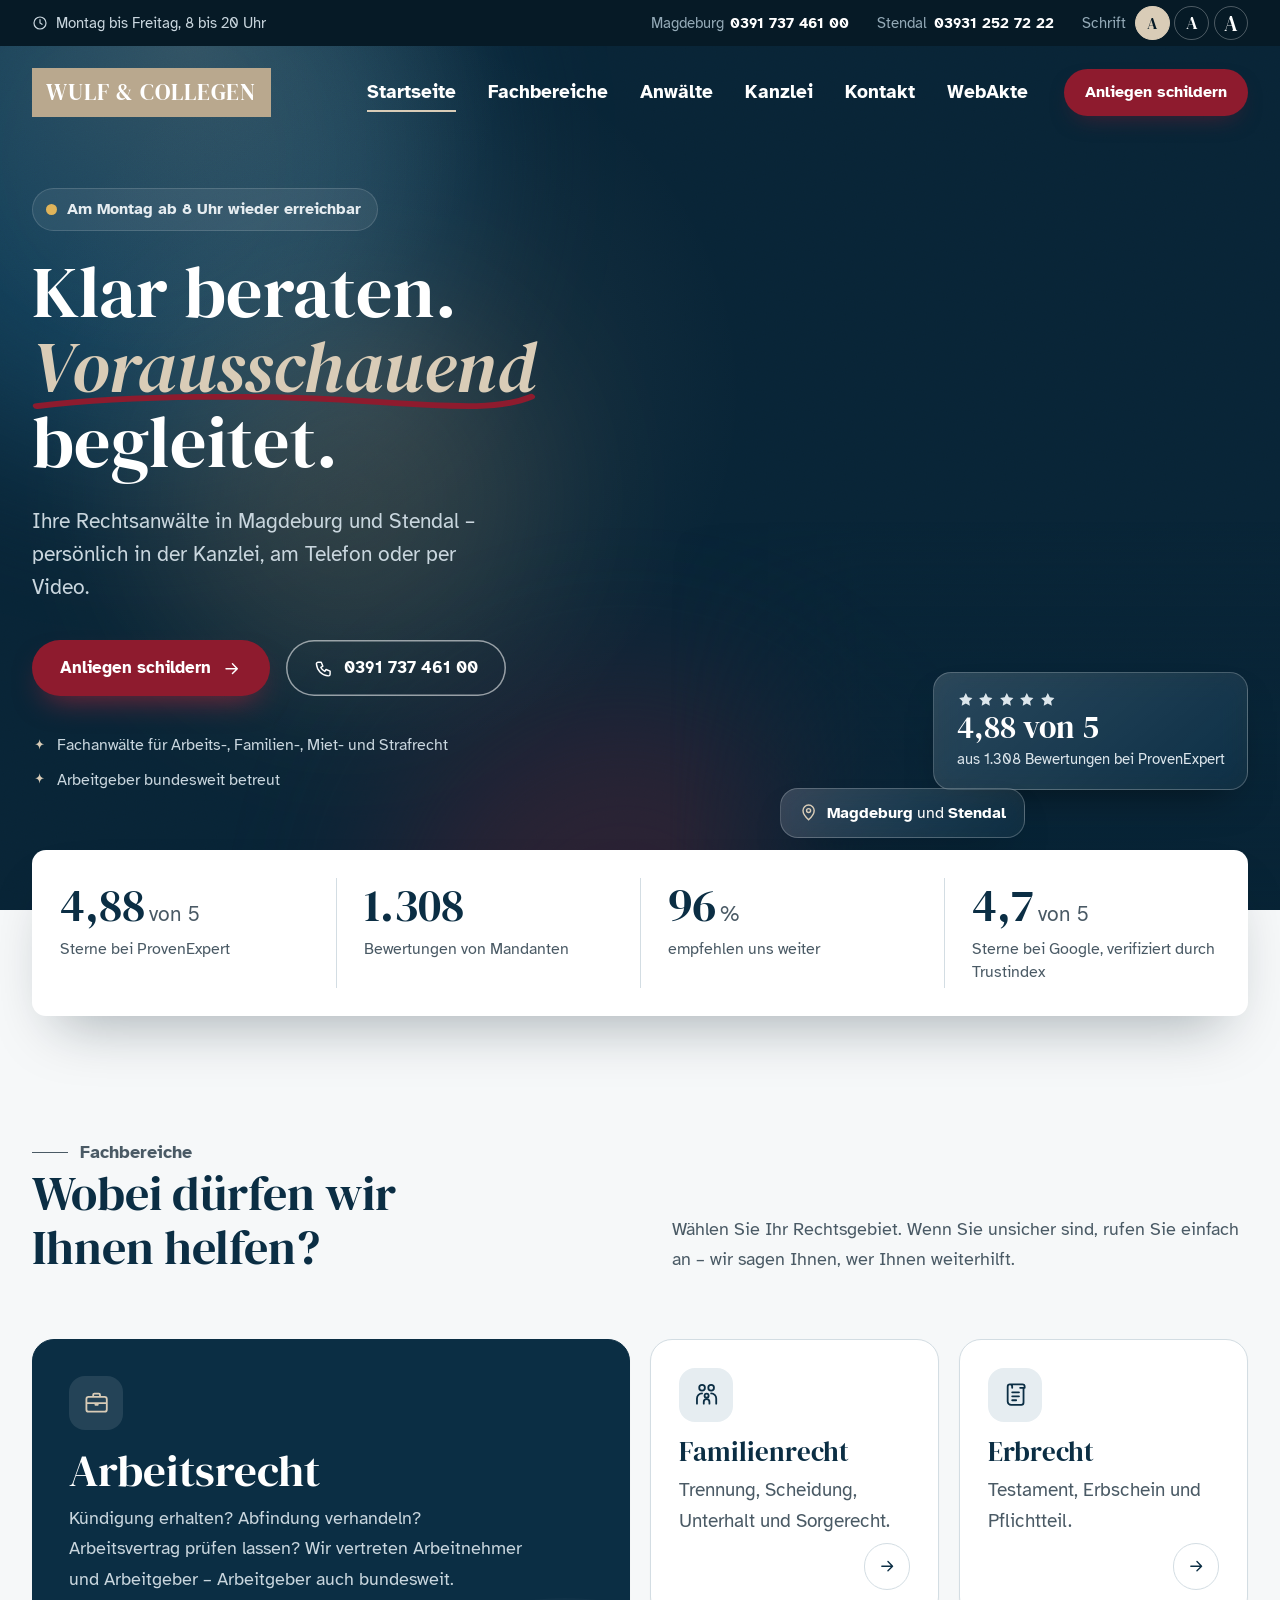
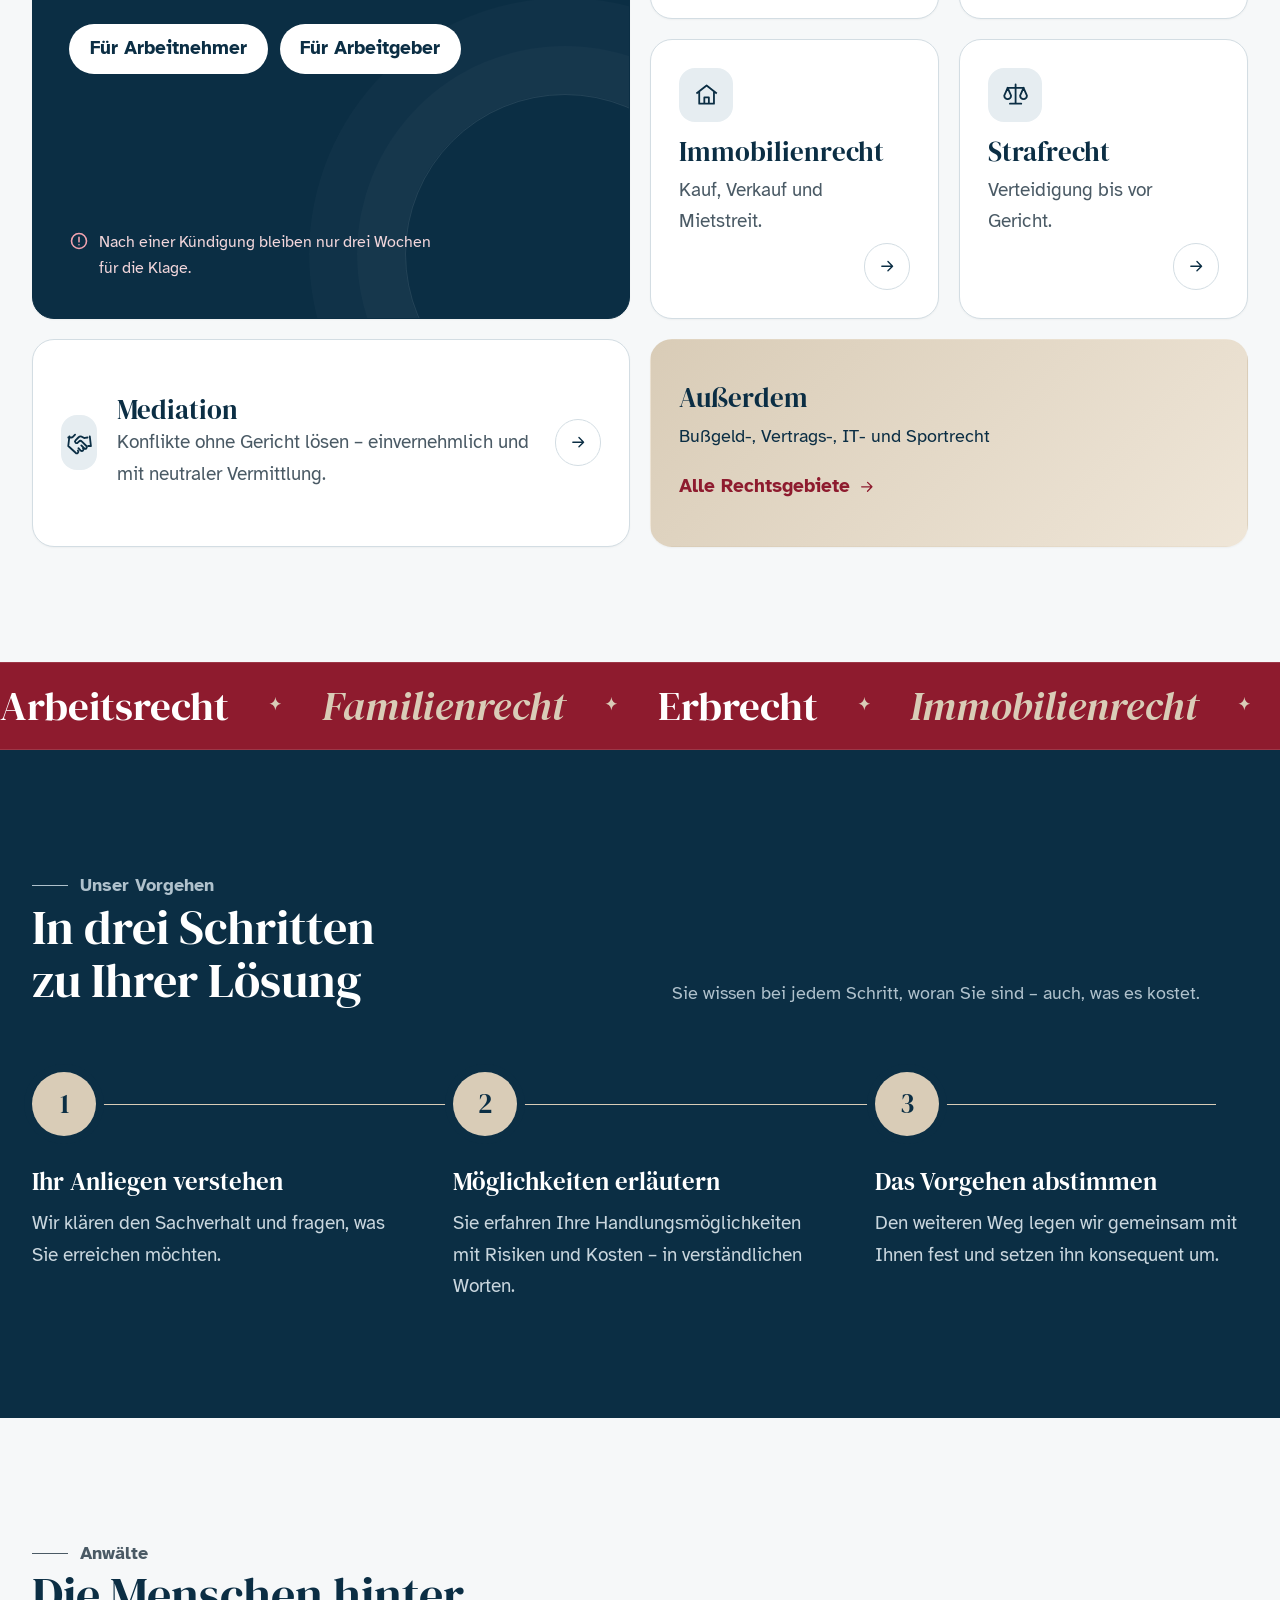
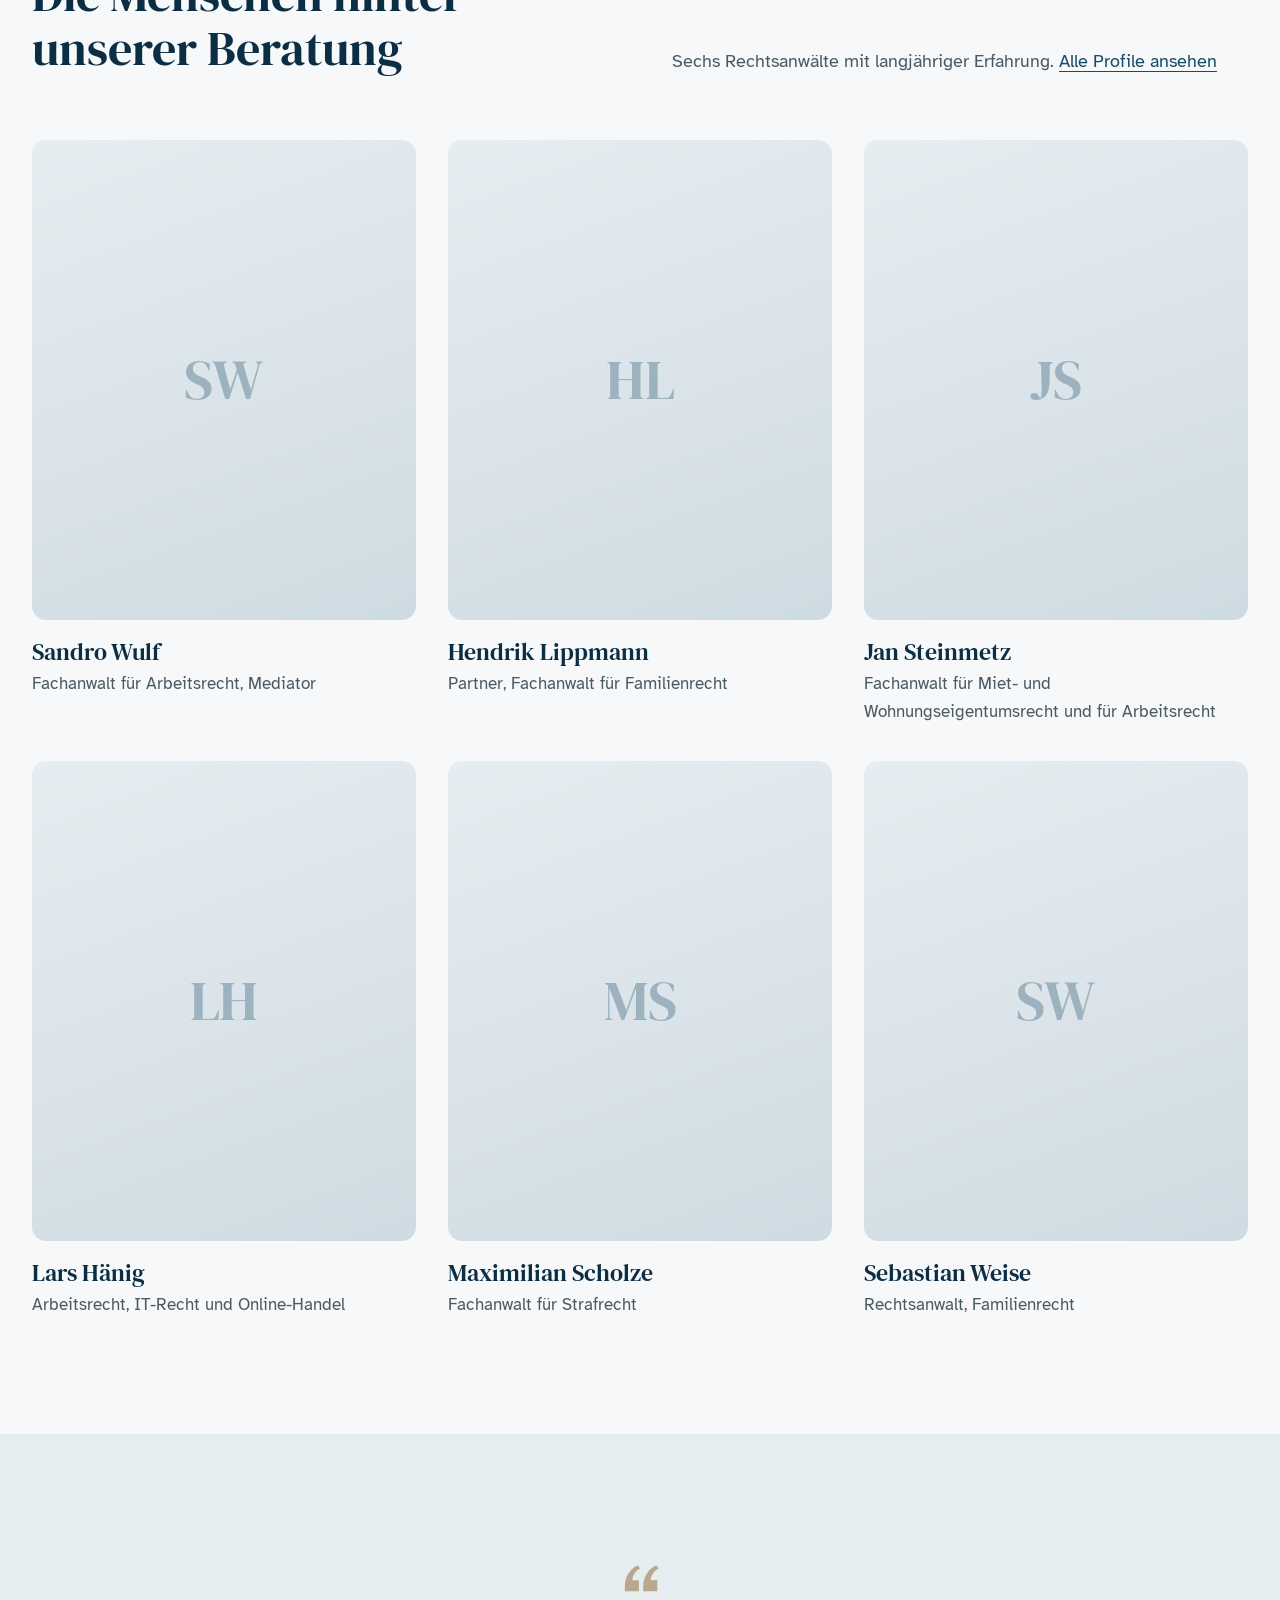
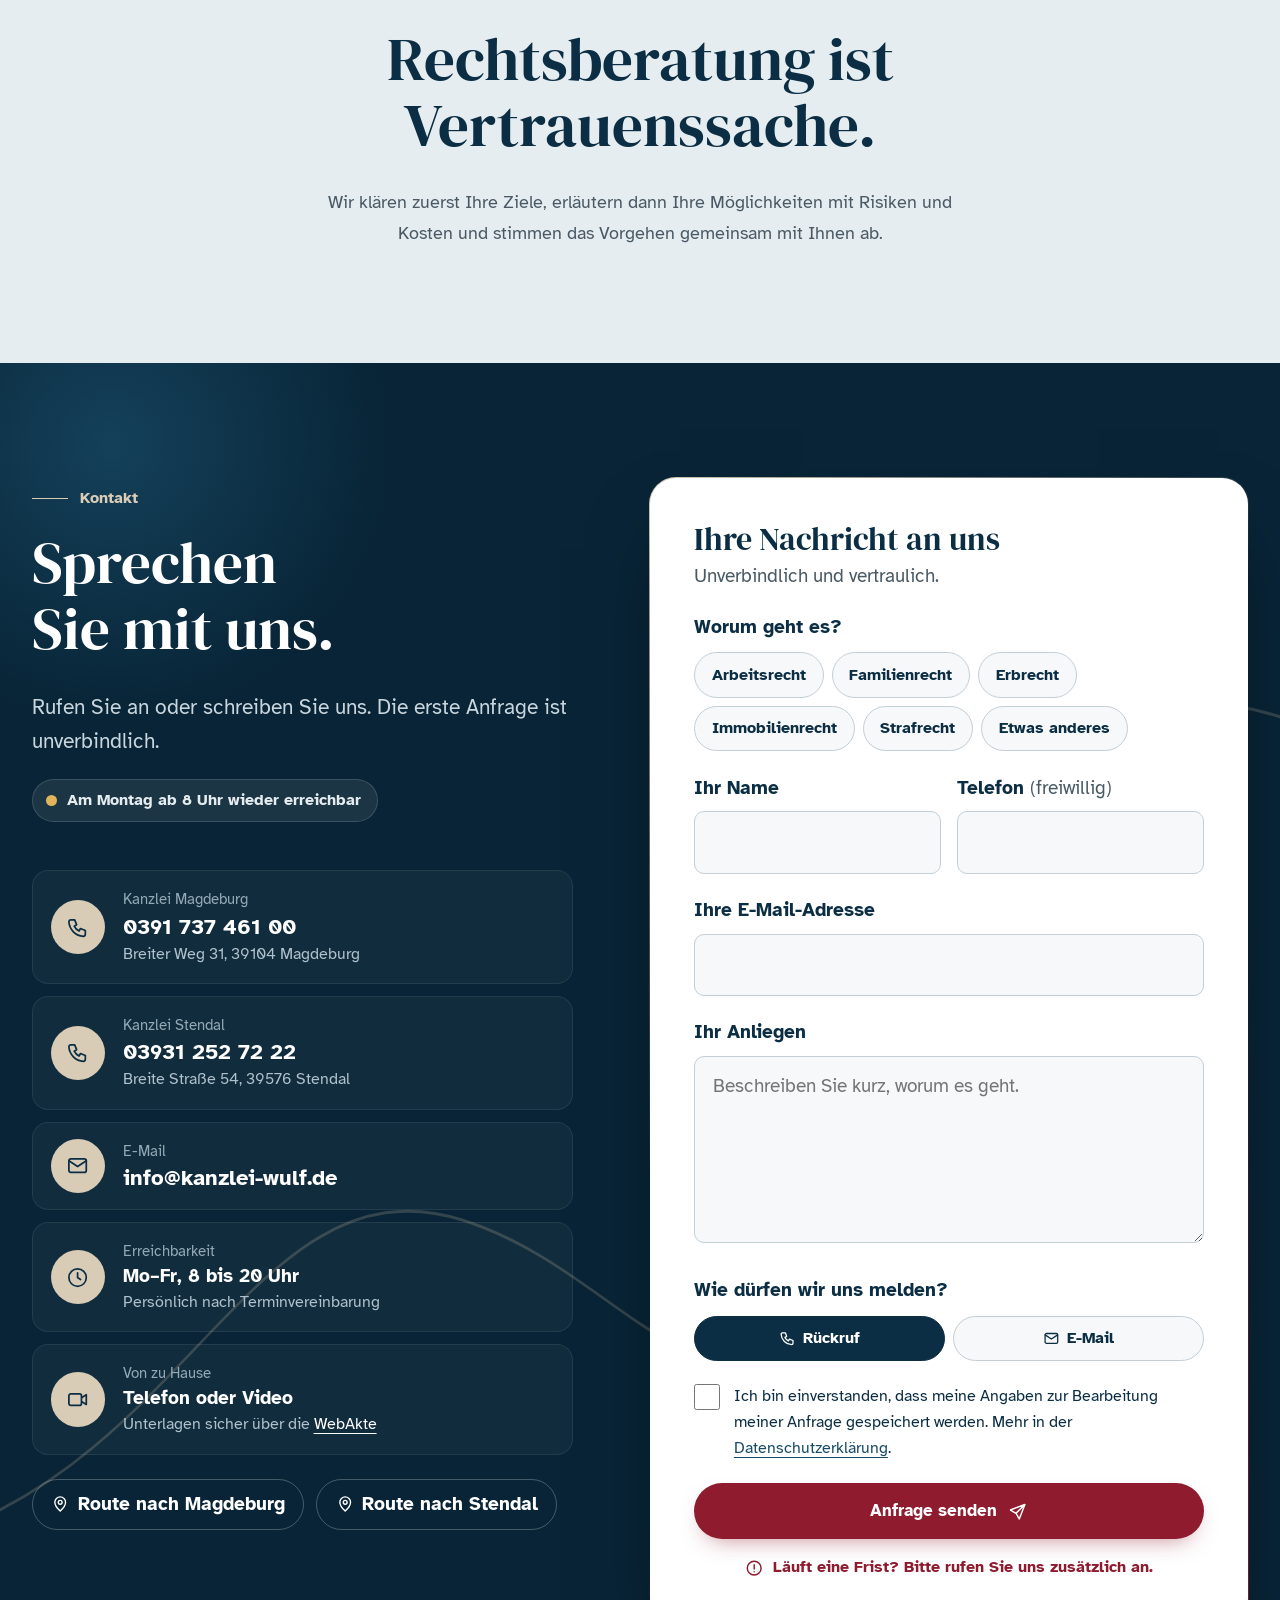
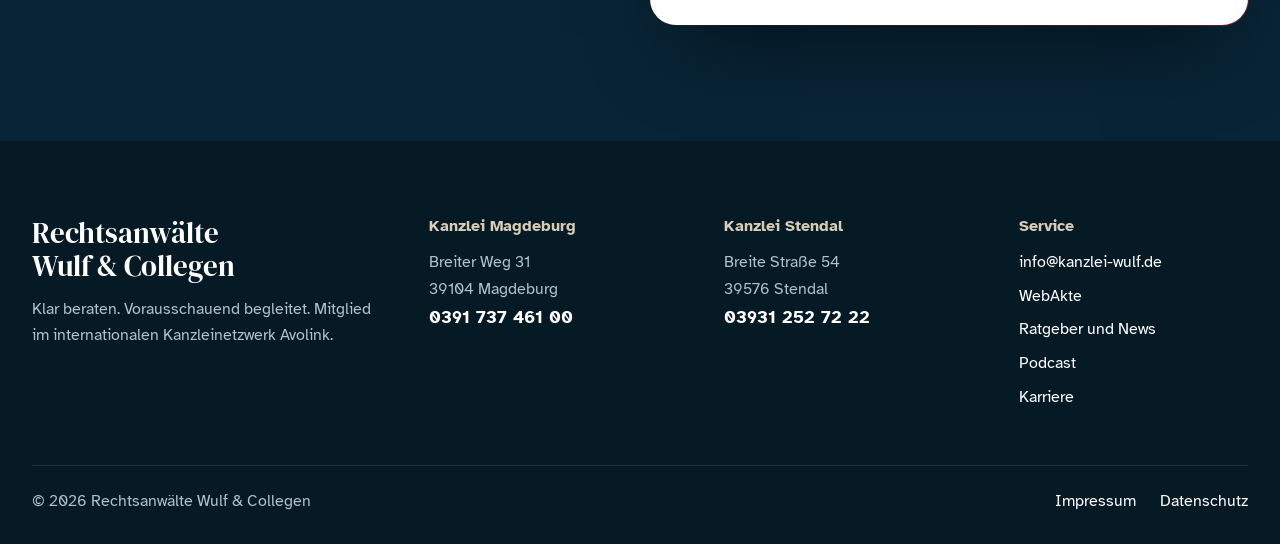
==== commit 07874db0: "Startseite v3: Bento-Fachbereiche, Laufband, Live-Status, Kontaktformular mit Icons Co-Authored-By: " ====
--- a/index.html
+++ b/index.html
@@ -10,7 +10,7 @@
   <link rel="preconnect" href="https://fonts.googleapis.com">
   <link rel="preconnect" href="https://fonts.gstatic.com" crossorigin>
   <link href="https://fonts.googleapis.com/css2?family=Atkinson+Hyperlegible:wght@400;700&family=DM+Serif+Display:ital@0;1&family=DM+Serif+Text&display=swap" rel="stylesheet">
-  <link rel="stylesheet" href="css/styles.css?v=202611251117">
+  <link rel="stylesheet" href="css/styles.css?v=202611251126">
   <script>document.documentElement.classList.add('js');try{var s=localStorage.getItem('wulf-size');if(s)document.documentElement.setAttribute('data-size',s)}catch(e){}</script>
 </head>
 <body>
@@ -24,7 +24,16 @@
   <symbol id="i-star" viewBox="0 0 24 24"><path fill="currentColor" d="m12 2.8 2.8 5.8 6.3.9-4.6 4.4 1.1 6.3L12 17.2l-5.6 3 1.1-6.3L2.9 9.5l6.3-.9z"/></symbol>
   <symbol id="i-alert" viewBox="0 0 24 24"><g fill="none" stroke="currentColor" stroke-width="1.9" stroke-linecap="round"><circle cx="12" cy="12" r="9"/><path d="M12 7.5v5.5M12 16.5v.01"/></g></symbol>
   <symbol id="i-pin" viewBox="0 0 24 24"><g fill="none" stroke="currentColor" stroke-width="1.8"><path d="M12 21s-7-6.2-7-11.5a7 7 0 0 1 14 0C19 14.8 12 21 12 21z"/><circle cx="12" cy="9.5" r="2.5"/></g></symbol>
+  <symbol id="i-brief" viewBox="0 0 24 24"><g fill="none" stroke="currentColor" stroke-width="1.6" stroke-linejoin="round"><rect x="3" y="7" width="18" height="13" rx="2"/><path d="M9 7V5a1 1 0 0 1 1-1h4a1 1 0 0 1 1 1v2M3 12.5h18M11 12v2h2v-2"/></g></symbol>
+  <symbol id="i-family" viewBox="0 0 24 24"><g fill="none" stroke="currentColor" stroke-width="1.6" stroke-linecap="round"><circle cx="8" cy="6" r="2.5"/><circle cx="16" cy="6" r="2.5"/><circle cx="12" cy="13" r="1.8"/><path d="M3.5 20v-4.5A4.5 4.5 0 0 1 8 11M20.5 20v-4.5A4.5 4.5 0 0 0 16 11M9.5 20v-1.5a2.5 2.5 0 0 1 5 0V20"/></g></symbol>
+  <symbol id="i-scroll" viewBox="0 0 24 24"><g fill="none" stroke="currentColor" stroke-width="1.6" stroke-linecap="round" stroke-linejoin="round"><path d="M7 3h11a2 2 0 0 1 2 2v1h-4M7 3a2 2 0 0 0-2 2v13a3 3 0 0 0 3 3h9a2 2 0 0 0 2-2V6M7 3a2 2 0 0 1 2 2v1"/><path d="M9 10h6M9 13.5h6M9 17h3.5"/></g></symbol>
+  <symbol id="i-house" viewBox="0 0 24 24"><g fill="none" stroke="currentColor" stroke-width="1.6" stroke-linejoin="round"><path d="M3 11 12 4l9 7M5.5 9.5V20h13V9.5"/><path d="M10 20v-5.5h4V20"/></g></symbol>
+  <symbol id="i-scale" viewBox="0 0 24 24"><g fill="none" stroke="currentColor" stroke-width="1.6" stroke-linecap="round" stroke-linejoin="round"><path d="M12 3v17M7 20h10M5 6h14M12 6"/><path d="m5 6-3 7a3 3 0 0 0 6 0zM19 6l-3 7a3 3 0 0 0 6 0z"/></g></symbol>
+  <symbol id="i-hands" viewBox="0 0 24 24"><g fill="none" stroke="currentColor" stroke-width="1.6" stroke-linecap="round" stroke-linejoin="round"><path d="m11 17 2 2a1.4 1.4 0 0 0 2-2M13.5 14.5 16 17a1.4 1.4 0 0 0 2-2l-3.9-3.9a2 2 0 0 0-2.8 0l-.9.9a1.4 1.4 0 0 1-2-2L10.9 7.5a3 3 0 0 1 3.8-.3l.6.4a2 2 0 0 0 1.6.3L19 7.5"/><path d="M21 6.5 22 15h-2.5M3 6.5 2 15l6.5 6a1.4 1.4 0 0 0 2-2M2 7.5h2.6a2 2 0 0 0 1.5-.6L8 5"/></g></symbol>
+  <symbol id="i-send" viewBox="0 0 24 24"><path fill="none" stroke="currentColor" stroke-width="1.8" stroke-linecap="round" stroke-linejoin="round" d="M21 3 10 14M21 3l-7 18-4-7-7-4z"/></symbol>
+  <symbol id="i-spark" viewBox="0 0 24 24"><path fill="currentColor" d="M12 2c.6 4.6 2.4 7.4 7 8-4.6.6-6.4 3.4-7 8-.6-4.6-2.4-7.4-7-8 4.6-.6 6.4-3.4 7-8z"/></symbol>
 </svg>
+  <div class="progress" aria-hidden="true"></div>
   <a class="skip" href="#inhalt">Zum Inhalt springen</a>
 
   <div class="topbar">
@@ -59,42 +68,51 @@
           <li><a href="kontakt.html">Kontakt</a></li>
           <li><a href="https://kanzlei-wulf.de/webakte/">WebAkte</a></li>
         </ul>
-        <a class="btn btn--sm" href="kontakt.html#formular">Anliegen schildern</a>
+        <a class="btn btn--sm" href="#kontakt">Anliegen schildern</a>
       </nav>
     </div>
   </header>
 
-  <main id="inhalt">    <!-- HERO -->
-    <section class="hero" id="hero">
+  <main id="inhalt">    <!-- ===================== HERO ===================== -->
+    <section class="hero" id="hero" data-spot>
+      <div class="hero__aurora" aria-hidden="true"><span></span><span></span><span></span></div>
+      <div class="hero__grain" aria-hidden="true"></div>
       <div class="wrap hero__grid">
         <div class="hero__text">
-          <p class="kicker hero__fade" style="--d:.1s">Rechtsanwälte in Magdeburg und Stendal</p>
+          <p class="status hero__fade" style="--d:.05s" data-status><span class="status__dot"></span><span class="status__text">Montag bis Freitag, 8 bis 20 Uhr erreichbar</span></p>
           <h1>
             <span class="line"><span style="--d:.2s">Klar beraten.</span></span>
-            <span class="line"><span style="--d:.35s"><em>Vorausschauend</em></span></span>
+            <span class="line"><span style="--d:.35s"><em class="swash">Vorausschauend<svg viewBox="0 0 300 20" preserveAspectRatio="none" aria-hidden="true"><path d="M3 14 C 60 4, 140 4, 200 10 S 280 16, 297 6"/></svg></em></span></span>
             <span class="line"><span style="--d:.5s">begleitet.</span></span>
           </h1>
-          <p class="lead hero__fade" style="--d:.75s">Wir beraten Privatpersonen, Unternehmen und Freiberufler – persönlich in unseren Kanzleien, am Telefon oder per Video.</p>
+          <p class="lead hero__fade" style="--d:.75s">Ihre Rechtsanwälte in Magdeburg und Stendal – persönlich in der Kanzlei, am Telefon oder per Video.</p>
           <div class="hero__actions hero__fade" style="--d:.9s">
-            <a class="btn" href="kontakt.html#formular">Anliegen schildern <svg class="ico"><use href="#i-arrow"/></svg></a>
+            <a class="btn btn--glow" href="#kontakt">Anliegen schildern <svg class="ico"><use href="#i-arrow"/></svg></a>
             <a class="btn btn--line-light" href="tel:+4939173746100"><svg class="ico"><use href="#i-phone"/></svg> 0391 737 461 00</a>
           </div>
-          <a class="rating hero__fade" style="--d:1.05s" href="#vertrauen">
-            <span class="rating__stars" aria-hidden="true"><svg><use href="#i-star"/></svg><svg><use href="#i-star"/></svg><svg><use href="#i-star"/></svg><svg><use href="#i-star"/></svg><svg><use href="#i-star"/></svg></span>
-            <span><strong>4,88 von 5</strong> aus 1.308 Bewertungen</span>
-          </a>
-        </div>
-        <div class="hero__visual" aria-hidden="true">
-          <div class="hero__photo"><img src="https://kanzlei-wulf.de/wp-content/uploads/2026/09/Header-RA-Team_01-2024-1600.webp" alt="" fetchpriority="high" onerror="this.remove()"></div>
-          <div class="hero__badge hero__fade" style="--d:1.3s">
-            <strong>Sechs Anwälte, zwei Kanzleien</strong>
-            <p>Für Arbeitgeber bundesweit im Einsatz.</p>
-          </div>
-        </div>
-      </div>
-    </section>
-
-    <!-- KENNZAHLEN -->
+          <ul class="hero__trust hero__fade" style="--d:1.05s">
+            <li><svg><use href="#i-spark"/></svg> Fachanwälte für Arbeits-, Familien-, Miet- und Strafrecht</li>
+            <li><svg><use href="#i-spark"/></svg> Arbeitgeber bundesweit betreut</li>
+          </ul>
+        </div>
+
+        <div class="hero__visual">
+          <div class="hero__photo"><img src="https://kanzlei-wulf.de/wp-content/uploads/2026/09/Header-RA-Team_01-2024-1600.webp" alt="Das Anwaltsteam von Wulf &amp; Collegen" fetchpriority="high" onerror="this.remove()"></div>
+          <a class="glass glass--rating hero__fade" style="--d:1.25s" href="#vertrauen">
+            <span class="glass__stars" aria-hidden="true"><svg><use href="#i-star"/></svg><svg><use href="#i-star"/></svg><svg><use href="#i-star"/></svg><svg><use href="#i-star"/></svg><svg><use href="#i-star"/></svg></span>
+            <strong>4,88 von 5</strong>
+            <span>aus 1.308 Bewertungen bei ProvenExpert</span>
+          </a>
+          <div class="glass glass--places hero__fade" style="--d:1.45s">
+            <svg><use href="#i-pin"/></svg>
+            <span><strong>Magdeburg</strong> und <strong>Stendal</strong></span>
+          </div>
+        </div>
+      </div>
+      <a class="hero__scroll hero__fade" style="--d:1.6s" href="#vertrauen" aria-label="Weiter nach unten"><span></span></a>
+    </section>
+
+    <!-- ===================== KENNZAHLEN ===================== -->
     <section class="stats" id="vertrauen" aria-label="Bewertungen unserer Mandanten">
       <div class="wrap">
         <div class="stats__card reveal">
@@ -106,64 +124,93 @@
       </div>
     </section>
 
-    <!-- INTRO -->
-    <section class="section">
-      <div class="wrap intro">
-        <figure class="intro__frame reveal" data-inview>
-          <img loading="lazy" src="https://kanzlei-wulf.de/wp-content/uploads/2023/02/Wulf-und-Collegen_Mitarbeiterportraits-12_3840x2160-scaled.jpg" alt="Rechtsanwalt Sandro Wulf in der Kanzlei" onerror="this.remove()">
-          <figcaption><strong>Sandro Wulf</strong>Fachanwalt für Arbeitsrecht, seit 1997 als Rechtsanwalt zugelassen</figcaption>
-        </figure>
-        <div>
-          <p class="kicker reveal">Unsere Kanzlei</p>
-          <h2 class="reveal" style="--d:.1s">Rechtsberatung ist Vertrauenssache.</h2>
-          <p class="lead reveal" style="--d:.2s">Wir nehmen uns Zeit für Ihr Anliegen, erklären verständlich und sagen Ihnen offen, was es kostet. Sie entscheiden, wie es weitergeht.</p>
-          <ul class="ways">
-            <li class="reveal" style="--d:.25s"><span class="ways__ico"><svg><use href="#i-office"/></svg></span><div><strong>Persönlich in der Kanzlei</strong><span>In Magdeburg und Stendal, nach Terminvereinbarung.</span></div></li>
-            <li class="reveal" style="--d:.35s"><span class="ways__ico"><svg><use href="#i-phone"/></svg></span><div><strong>Am Telefon</strong><span>Montag bis Freitag von 8 bis 20 Uhr.</span></div></li>
-            <li class="reveal" style="--d:.45s"><span class="ways__ico"><svg><use href="#i-video"/></svg></span><div><strong>Per Video</strong><span>Bequem von zu Hause, ohne Anfahrt.</span></div></li>
-          </ul>
-        </div>
-      </div>
-    </section>
-
-    <!-- FACHBEREICHE -->
-    <section class="section section--white" id="fachbereiche">
+    <!-- ===================== FACHBEREICHE (Bento) ===================== -->
+    <section class="section" id="fachbereiche">
       <div class="wrap">
         <div class="section__head">
-          <div><p class="kicker reveal">Fachbereiche</p><h2 class="reveal" style="--d:.1s">Unsere Schwerpunkte</h2></div>
-          <p class="reveal" style="--d:.2s">Wählen Sie das Rechtsgebiet, das Ihr Anliegen betrifft. Wenn Sie unsicher sind, rufen Sie einfach an – wir sagen Ihnen, wer Ihnen weiterhilft.</p>
-        </div>
-        <ul class="practice">
-          <li class="practice__row reveal"><a class="practice__link" href="fachbereiche.html#arbeitsrecht"><span class="practice__name">Arbeitsrecht</span><span class="practice__desc">Für Arbeitnehmer und Arbeitgeber: Kündigung, Abfindung, Arbeitsverträge.</span><span class="practice__go" aria-hidden="true"><svg><use href="#i-arrow"/></svg></span></a></li>
-          <li class="practice__row reveal" style="--d:.05s"><a class="practice__link" href="fachbereiche.html#familienrecht"><span class="practice__name">Familienrecht</span><span class="practice__desc">Trennung und Scheidung, Unterhalt, Sorgerecht.</span><span class="practice__go" aria-hidden="true"><svg><use href="#i-arrow"/></svg></span></a></li>
-          <li class="practice__row reveal" style="--d:.1s"><a class="practice__link" href="fachbereiche.html#erbrecht"><span class="practice__name">Erbrecht</span><span class="practice__desc">Testament gestalten, Erbschein beantragen, Pflichtteil durchsetzen.</span><span class="practice__go" aria-hidden="true"><svg><use href="#i-arrow"/></svg></span></a></li>
-          <li class="practice__row reveal" style="--d:.15s"><a class="practice__link" href="fachbereiche.html#immobilienrecht"><span class="practice__name">Immobilienrecht</span><span class="practice__desc">Kauf und Verkauf, Mietstreit, Wohnungseigentum.</span><span class="practice__go" aria-hidden="true"><svg><use href="#i-arrow"/></svg></span></a></li>
-          <li class="practice__row reveal" style="--d:.2s"><a class="practice__link" href="fachbereiche.html#strafrecht"><span class="practice__name">Strafrecht</span><span class="practice__desc">Verteidigung vom Ermittlungsverfahren bis vor Gericht.</span><span class="practice__go" aria-hidden="true"><svg><use href="#i-arrow"/></svg></span></a></li>
-          <li class="practice__row reveal" style="--d:.25s"><a class="practice__link" href="fachbereiche.html#mediation"><span class="practice__name">Mediation</span><span class="practice__desc">Konflikte außergerichtlich und einvernehmlich lösen.</span><span class="practice__go" aria-hidden="true"><svg><use href="#i-arrow"/></svg></span></a></li>
-        </ul>
-        <p class="practice__more reveal">Außerdem beraten wir im Bußgeld-, Vertrags-, IT- und Sportrecht. <a href="fachbereiche.html">Alle Rechtsgebiete ansehen</a></p>
-      </div>
-    </section>
-
-    <!-- ABLAUF -->
+          <div><p class="kicker reveal">Fachbereiche</p><h2 class="reveal" style="--d:.1s">Wobei dürfen wir Ihnen helfen?</h2></div>
+          <p class="reveal" style="--d:.2s">Wählen Sie Ihr Rechtsgebiet. Wenn Sie unsicher sind, rufen Sie einfach an – wir sagen Ihnen, wer Ihnen weiterhilft.</p>
+        </div>
+
+        <div class="bento">
+          <article class="tile tile--hero reveal" data-spot>
+            <span class="tile__ico"><svg><use href="#i-brief"/></svg></span>
+            <h3>Arbeitsrecht</h3>
+            <p>Kündigung erhalten? Abfindung verhandeln? Arbeitsvertrag prüfen lassen? Wir vertreten Arbeitnehmer und Arbeitgeber – Arbeitgeber auch bundesweit.</p>
+            <div class="tile__pills">
+              <a href="fachbereiche.html#arbeitsrecht">Für Arbeitnehmer</a>
+              <a href="fachbereiche.html#arbeitsrecht">Für Arbeitgeber</a>
+            </div>
+            <p class="tile__note"><svg><use href="#i-alert"/></svg> Nach einer Kündigung bleiben nur drei Wochen für die Klage.</p>
+          </article>
+          <a class="tile reveal" style="--d:.05s" href="fachbereiche.html#familienrecht" data-spot>
+            <span class="tile__ico"><svg><use href="#i-family"/></svg></span>
+            <h3>Familienrecht</h3>
+            <p>Trennung, Scheidung, Unterhalt und Sorgerecht.</p>
+            <span class="tile__go" aria-hidden="true"><svg><use href="#i-arrow"/></svg></span>
+          </a>
+          <a class="tile reveal" style="--d:.1s" href="fachbereiche.html#erbrecht" data-spot>
+            <span class="tile__ico"><svg><use href="#i-scroll"/></svg></span>
+            <h3>Erbrecht</h3>
+            <p>Testament, Erbschein und Pflichtteil.</p>
+            <span class="tile__go" aria-hidden="true"><svg><use href="#i-arrow"/></svg></span>
+          </a>
+          <a class="tile reveal" style="--d:.15s" href="fachbereiche.html#immobilienrecht" data-spot>
+            <span class="tile__ico"><svg><use href="#i-house"/></svg></span>
+            <h3>Immobilienrecht</h3>
+            <p>Kauf, Verkauf und Mietstreit.</p>
+            <span class="tile__go" aria-hidden="true"><svg><use href="#i-arrow"/></svg></span>
+          </a>
+          <a class="tile reveal" style="--d:.2s" href="fachbereiche.html#strafrecht" data-spot>
+            <span class="tile__ico"><svg><use href="#i-scale"/></svg></span>
+            <h3>Strafrecht</h3>
+            <p>Verteidigung bis vor Gericht.</p>
+            <span class="tile__go" aria-hidden="true"><svg><use href="#i-arrow"/></svg></span>
+          </a>
+          <a class="tile tile--wide reveal" style="--d:.1s" href="fachbereiche.html#mediation" data-spot>
+            <span class="tile__ico"><svg><use href="#i-hands"/></svg></span>
+            <div>
+              <h3>Mediation</h3>
+              <p>Konflikte ohne Gericht lösen – einvernehmlich und mit neutraler Vermittlung.</p>
+            </div>
+            <span class="tile__go" aria-hidden="true"><svg><use href="#i-arrow"/></svg></span>
+          </a>
+          <a class="tile tile--more reveal" style="--d:.15s" href="fachbereiche.html#weitere" data-spot>
+            <h3>Außerdem</h3>
+            <p>Bußgeld-, Vertrags-, IT- und Sportrecht</p>
+            <span class="tile__link">Alle Rechtsgebiete <svg><use href="#i-arrow"/></svg></span>
+          </a>
+        </div>
+      </div>
+    </section>
+
+    <!-- ===================== LAUFBAND ===================== -->
+    <div class="marquee" aria-hidden="true">
+      <div class="marquee__track">
+        <span>Arbeitsrecht</span><svg><use href="#i-spark"/></svg><span>Familienrecht</span><svg><use href="#i-spark"/></svg><span>Erbrecht</span><svg><use href="#i-spark"/></svg><span>Immobilienrecht</span><svg><use href="#i-spark"/></svg><span>Strafrecht</span><svg><use href="#i-spark"/></svg><span>Mediation</span><svg><use href="#i-spark"/></svg>
+        <span>Arbeitsrecht</span><svg><use href="#i-spark"/></svg><span>Familienrecht</span><svg><use href="#i-spark"/></svg><span>Erbrecht</span><svg><use href="#i-spark"/></svg><span>Immobilienrecht</span><svg><use href="#i-spark"/></svg><span>Strafrecht</span><svg><use href="#i-spark"/></svg><span>Mediation</span><svg><use href="#i-spark"/></svg>
+      </div>
+    </div>
+
+    <!-- ===================== ABLAUF ===================== -->
     <section class="section dark">
       <div class="wrap">
         <div class="section__head">
-          <div><p class="kicker reveal">Unser Vorgehen</p><h2 class="reveal" style="--d:.1s">So gehen wir Ihr Anliegen an</h2></div>
+          <div><p class="kicker reveal">Unser Vorgehen</p><h2 class="reveal" style="--d:.1s">In drei Schritten zu Ihrer Lösung</h2></div>
           <p class="reveal" style="--d:.2s">Sie wissen bei jedem Schritt, woran Sie sind – auch, was es kostet.</p>
         </div>
         <div class="process" data-inview>
           <span class="process__track" aria-hidden="true"><span></span></span>
           <ol class="process__list">
-          <li class="reveal" style="--d:.2s"><h3>Ihr Anliegen verstehen</h3><p>Wir klären den Sachverhalt und fragen, was Sie erreichen möchten.</p></li>
-          <li class="reveal" style="--d:.5s"><h3>Möglichkeiten erläutern</h3><p>Sie erfahren Ihre Handlungsmöglichkeiten mit Risiken und Kosten – in verständlichen Worten.</p></li>
-          <li class="reveal" style="--d:.8s"><h3>Das Vorgehen abstimmen</h3><p>Den weiteren Weg legen wir gemeinsam mit Ihnen fest und setzen ihn konsequent um.</p></li>
+            <li class="reveal" style="--d:.2s"><h3>Ihr Anliegen verstehen</h3><p>Wir klären den Sachverhalt und fragen, was Sie erreichen möchten.</p></li>
+            <li class="reveal" style="--d:.5s"><h3>Möglichkeiten erläutern</h3><p>Sie erfahren Ihre Handlungsmöglichkeiten mit Risiken und Kosten – in verständlichen Worten.</p></li>
+            <li class="reveal" style="--d:.8s"><h3>Das Vorgehen abstimmen</h3><p>Den weiteren Weg legen wir gemeinsam mit Ihnen fest und setzen ihn konsequent um.</p></li>
           </ol>
         </div>
       </div>
     </section>
 
-    <!-- TEAM -->
+    <!-- ===================== TEAM ===================== -->
     <section class="section" id="anwaelte">
       <div class="wrap">
         <div class="section__head">
@@ -171,77 +218,126 @@
           <p class="reveal" style="--d:.2s">Sechs Rechtsanwälte mit langjähriger Erfahrung. <a href="anwaelte.html">Alle Profile ansehen</a></p>
         </div>
         <ul class="team">
-          <li class="member reveal"><a href="anwaelte.html#sandro-wulf"><div class="member__photo" data-initials="SW"><img loading="lazy" onerror="this.remove()" src="https://kanzlei-wulf.de/wp-content/uploads/2023/02/Wulf-und-Collegen_Mitarbeiterportraits-12_3840x2160-scaled.jpg" alt=""><span class="member__more">Profil ansehen <svg><use href="#i-arrow"/></svg></span></div><h3>Sandro Wulf</h3><p>Fachanwalt für Arbeitsrecht, Mediator</p></a></li>
-          <li class="member reveal" style="--d:.1s"><a href="anwaelte.html#hendrik-lippmann"><div class="member__photo" data-initials="HL"><img loading="lazy" onerror="this.remove()" src="https://kanzlei-wulf.de/wp-content/uploads/2023/02/Wulf-und-Collegen_Mitarbeiterportraits-16-scaled.jpg" alt=""><span class="member__more">Profil ansehen <svg><use href="#i-arrow"/></svg></span></div><h3>Hendrik Lippmann</h3><p>Partner, Fachanwalt für Familienrecht</p></a></li>
-          <li class="member reveal" style="--d:.2s"><a href="anwaelte.html#jan-steinmetz"><div class="member__photo" data-initials="JS"><img loading="lazy" onerror="this.remove()" src="https://kanzlei-wulf.de/wp-content/uploads/2023/02/Wulf-und-Collegen_Mitarbeiterportraits-7-scaled.jpg" alt=""><span class="member__more">Profil ansehen <svg><use href="#i-arrow"/></svg></span></div><h3>Jan Steinmetz</h3><p>Fachanwalt für Miet- und Wohnungseigentumsrecht und für Arbeitsrecht</p></a></li>
-          <li class="member reveal"><a href="anwaelte.html#lars-haenig"><div class="member__photo" data-initials="LH"><img loading="lazy" onerror="this.remove()" src="https://kanzlei-wulf.de/wp-content/uploads/2023/02/Wulf-und-Collegen_Mitarbeiterportraits-15_3840x2160-scaled.jpg" alt=""><span class="member__more">Profil ansehen <svg><use href="#i-arrow"/></svg></span></div><h3>Lars Hänig</h3><p>Arbeitsrecht, IT-Recht und Online-Handel</p></a></li>
-          <li class="member reveal" style="--d:.1s"><a href="anwaelte.html#maximilian-scholze"><div class="member__photo" data-initials="MS"><img loading="lazy" onerror="this.remove()" src="https://kanzlei-wulf.de/wp-content/uploads/2023/04/Wulf-und-Collegen_Mitarbeiterportraits-9-scaled.jpg" alt=""><span class="member__more">Profil ansehen <svg><use href="#i-arrow"/></svg></span></div><h3>Maximilian Scholze</h3><p>Fachanwalt für Strafrecht</p></a></li>
-          <li class="member reveal" style="--d:.2s"><a href="anwaelte.html#sebastian-weise"><div class="member__photo" data-initials="SW"><img loading="lazy" onerror="this.remove()" src="https://kanzlei-wulf.de/wp-content/uploads/2025/03/Herr_Weise_Hintergrund-scaled.jpg" alt=""><span class="member__more">Profil ansehen <svg><use href="#i-arrow"/></svg></span></div><h3>Sebastian Weise</h3><p>Rechtsanwalt, Familienrecht</p></a></li>
+          <li class="member reveal"><a href="anwaelte.html#sandro-wulf" data-tilt><div class="member__photo" data-initials="SW"><img loading="lazy" onerror="this.remove()" src="https://kanzlei-wulf.de/wp-content/uploads/2023/02/Wulf-und-Collegen_Mitarbeiterportraits-12_3840x2160-scaled.jpg" alt=""><span class="member__more">Profil ansehen <svg><use href="#i-arrow"/></svg></span></div><h3>Sandro Wulf</h3><p>Fachanwalt für Arbeitsrecht, Mediator</p></a></li>
+          <li class="member reveal" style="--d:.1s"><a href="anwaelte.html#hendrik-lippmann" data-tilt><div class="member__photo" data-initials="HL"><img loading="lazy" onerror="this.remove()" src="https://kanzlei-wulf.de/wp-content/uploads/2023/02/Wulf-und-Collegen_Mitarbeiterportraits-16-scaled.jpg" alt=""><span class="member__more">Profil ansehen <svg><use href="#i-arrow"/></svg></span></div><h3>Hendrik Lippmann</h3><p>Partner, Fachanwalt für Familienrecht</p></a></li>
+          <li class="member reveal" style="--d:.2s"><a href="anwaelte.html#jan-steinmetz" data-tilt><div class="member__photo" data-initials="JS"><img loading="lazy" onerror="this.remove()" src="https://kanzlei-wulf.de/wp-content/uploads/2023/02/Wulf-und-Collegen_Mitarbeiterportraits-7-scaled.jpg" alt=""><span class="member__more">Profil ansehen <svg><use href="#i-arrow"/></svg></span></div><h3>Jan Steinmetz</h3><p>Fachanwalt für Miet- und Wohnungseigentumsrecht und für Arbeitsrecht</p></a></li>
+          <li class="member reveal"><a href="anwaelte.html#lars-haenig" data-tilt><div class="member__photo" data-initials="LH"><img loading="lazy" onerror="this.remove()" src="https://kanzlei-wulf.de/wp-content/uploads/2023/02/Wulf-und-Collegen_Mitarbeiterportraits-15_3840x2160-scaled.jpg" alt=""><span class="member__more">Profil ansehen <svg><use href="#i-arrow"/></svg></span></div><h3>Lars Hänig</h3><p>Arbeitsrecht, IT-Recht und Online-Handel</p></a></li>
+          <li class="member reveal" style="--d:.1s"><a href="anwaelte.html#maximilian-scholze" data-tilt><div class="member__photo" data-initials="MS"><img loading="lazy" onerror="this.remove()" src="https://kanzlei-wulf.de/wp-content/uploads/2023/04/Wulf-und-Collegen_Mitarbeiterportraits-9-scaled.jpg" alt=""><span class="member__more">Profil ansehen <svg><use href="#i-arrow"/></svg></span></div><h3>Maximilian Scholze</h3><p>Fachanwalt für Strafrecht</p></a></li>
+          <li class="member reveal" style="--d:.2s"><a href="anwaelte.html#sebastian-weise" data-tilt><div class="member__photo" data-initials="SW"><img loading="lazy" onerror="this.remove()" src="https://kanzlei-wulf.de/wp-content/uploads/2025/03/Herr_Weise_Hintergrund-scaled.jpg" alt=""><span class="member__more">Profil ansehen <svg><use href="#i-arrow"/></svg></span></div><h3>Sebastian Weise</h3><p>Rechtsanwalt, Familienrecht</p></a></li>
         </ul>
       </div>
     </section>
 
-    <!-- STATEMENT -->
+    <!-- ===================== STATEMENT ===================== -->
     <section class="section section--mist statement">
       <div class="wrap">
         <svg class="statement__mark reveal" viewBox="0 0 48 48" aria-hidden="true"><path fill="currentColor" d="M10 34c0-9 4-16 12-20l2 3c-5 3-7 7-7 11h6v10H10zm17 0c0-9 4-16 12-20l2 3c-5 3-7 7-7 11h6v10H27z"/></svg>
-        <blockquote class="reveal" style="--d:.1s">Gute Beratung heißt: Sie verstehen Ihre Lage – und entscheiden selbst.</blockquote>
-        <p class="reveal" style="--d:.2s">Deshalb klären wir zuerst Ihre Ziele, erläutern dann Ihre Möglichkeiten mit Risiken und Kosten und stimmen das Vorgehen gemeinsam mit Ihnen ab.</p>
-      </div>
-    </section>
-
-    <!-- STANDORTE -->
-    <section class="section dark" id="standorte">
-      <div class="wrap locations">
-        <figure class="map" data-inview aria-label="Karte: Die Elbe verbindet unsere Kanzleien in Magdeburg und Stendal">
-          <svg viewBox="0 0 420 520" role="img" aria-label="Die Elbe verbindet Magdeburg und Stendal">
-            <defs><linearGradient id="rv" x1="0" y1="1" x2="0" y2="0"><stop offset="0" stop-color="#D9CCB7"/><stop offset="1" stop-color="#B9A88E"/></linearGradient></defs>
-            <g fill="none" stroke="rgba(255,255,255,.08)" stroke-width="1">
-              <path d="M-10 90 C 80 60, 160 120, 250 80 S 400 60, 440 100"/><path d="M-10 150 C 90 120, 170 180, 260 140 S 400 120, 440 160"/>
-              <path d="M-10 330 C 70 300, 150 360, 240 320 S 390 300, 440 340"/><path d="M-10 400 C 80 370, 170 430, 270 390 S 400 370, 440 410"/>
-              <path d="M-10 470 C 90 440, 180 500, 280 460 S 400 440, 440 480"/>
-            </g>
-            <path class="river-glow" d="M200 540 C 190 480, 150 450, 170 400 S 250 330, 240 280 S 180 210, 230 160 S 330 90, 300 -20" fill="none" stroke="rgba(185,168,142,.18)" stroke-width="22" stroke-linecap="round"/>
-            <path class="river" d="M200 540 C 190 480, 150 450, 170 400 S 250 330, 240 280 S 180 210, 230 160 S 330 90, 300 -20" fill="none" stroke="url(#rv)" stroke-width="4" stroke-linecap="round"/>
-            <path class="link" d="M118 410 C 140 320, 110 230, 150 150" fill="none" stroke="#D9CCB7" stroke-width="1.4" stroke-dasharray="3 7"/>
-            <g class="pin pin--sdl"><circle cx="150" cy="150" r="24" fill="rgba(217,204,183,.15)"/><circle cx="150" cy="150" r="8" fill="#D9CCB7"/><text x="118" y="112" class="pin__city" text-anchor="end">Stendal</text><text x="118" y="134" class="pin__addr" text-anchor="end">Breite Straße 54</text></g>
-            <g class="pin pin--md"><circle cx="118" cy="410" r="24" fill="rgba(217,204,183,.15)"/><circle cx="118" cy="410" r="8" fill="#D9CCB7"/><text x="86" y="460" class="pin__city" text-anchor="middle">Magdeburg</text><text x="86" y="482" class="pin__addr" text-anchor="middle">Breiter Weg 31</text></g>
-            <text x="268" y="226" class="river-label" transform="rotate(-62 268 226)">Elbe</text>
-          </svg>
-        </figure>
-        <div>
-          <p class="kicker reveal">Standorte</p>
-          <h2 class="reveal" style="--d:.1s">Zwei Kanzleien an der Elbe</h2>
-          <p class="reveal" style="--d:.15s">Persönliche Gespräche nach Terminvereinbarung. Arbeitgeber betreuen wir bundesweit.</p>
-          <div class="offices">
-            <article class="office reveal" style="--d:.2s">
-              <h3>Magdeburg</h3>
-              <address>Breiter Weg 31, 39104 Magdeburg</address>
-              <div class="office__row"><a class="office__phone" href="tel:+4939173746100"><svg><use href="#i-phone"/></svg>0391 737 461 00</a><a class="office__route" href="https://www.google.com/maps/search/?api=1&amp;query=Breiter+Weg+31+39104+Magdeburg">Route planen</a></div>
-            </article>
-            <article class="office reveal" style="--d:.3s">
-              <h3>Stendal</h3>
-              <address>Breite Straße 54, 39576 Stendal</address>
-              <div class="office__row"><a class="office__phone" href="tel:+4939312527222"><svg><use href="#i-phone"/></svg>03931 252 72 22</a><a class="office__route" href="https://www.google.com/maps/search/?api=1&amp;query=Breite+Stra%C3%9Fe+54+39576+Stendal">Route planen</a></div>
-            </article>
-          </div>
-        </div>
-      </div>
-    </section>
-
-    <!-- CTA -->
-    <section class="cta">
-      <div class="wrap">
-        <div class="cta__box reveal">
-          <div>
-            <h2>Schildern Sie uns Ihr Anliegen</h2>
-            <p>Schreiben Sie uns in eigenen Worten oder rufen Sie an. Die erste Anfrage ist unverbindlich.</p>
-          </div>
-          <div class="cta__actions">
-            <a class="btn btn--light" href="kontakt.html#formular">Zum Kontaktformular</a>
-            <a class="btn btn--line-light" href="tel:+4939173746100"><svg class="ico"><use href="#i-phone"/></svg> Anrufen</a>
-          </div>
-        </div>
+        <blockquote class="reveal" style="--d:.1s">Rechtsberatung ist Vertrauenssache.</blockquote>
+        <p class="reveal" style="--d:.2s">Wir klären zuerst Ihre Ziele, erläutern dann Ihre Möglichkeiten mit Risiken und Kosten und stimmen das Vorgehen gemeinsam mit Ihnen ab.</p>
+      </div>
+    </section>
+
+    <!-- ===================== KONTAKT ===================== -->
+    <section class="section contact-home" id="kontakt">
+      <svg class="contact-home__river" viewBox="0 0 1440 900" preserveAspectRatio="none" aria-hidden="true" data-inview><path d="M-40 760 C 220 700, 300 520, 520 560 S 820 760, 1000 520 S 1240 180, 1480 240"/></svg>
+      <div class="wrap contact-home__grid">
+        <div class="contact-home__info">
+          <p class="kicker reveal">Kontakt</p>
+          <h2 class="reveal" style="--d:.1s">Sprechen Sie mit uns.</h2>
+          <p class="lead reveal" style="--d:.15s">Rufen Sie an oder schreiben Sie uns. Die erste Anfrage ist unverbindlich.</p>
+          <p class="status status--light reveal" style="--d:.2s" data-status><span class="status__dot"></span><span class="status__text">Montag bis Freitag, 8 bis 20 Uhr erreichbar</span></p>
+
+          <ul class="cinfo">
+            <li class="reveal" style="--d:.2s">
+              <span class="cinfo__ico"><svg><use href="#i-phone"/></svg></span>
+              <div><span class="cinfo__label">Kanzlei Magdeburg</span><a class="cinfo__value" href="tel:+4939173746100">0391 737 461 00</a><span class="cinfo__sub">Breiter Weg 31, 39104 Magdeburg</span></div>
+            </li>
+            <li class="reveal" style="--d:.25s">
+              <span class="cinfo__ico"><svg><use href="#i-phone"/></svg></span>
+              <div><span class="cinfo__label">Kanzlei Stendal</span><a class="cinfo__value" href="tel:+4939312527222">03931 252 72 22</a><span class="cinfo__sub">Breite Straße 54, 39576 Stendal</span></div>
+            </li>
+            <li class="reveal" style="--d:.3s">
+              <span class="cinfo__ico"><svg><use href="#i-mail"/></svg></span>
+              <div><span class="cinfo__label">E-Mail</span><a class="cinfo__value" href="mailto:info@kanzlei-wulf.de">info@kanzlei-wulf.de</a></div>
+            </li>
+            <li class="reveal" style="--d:.35s">
+              <span class="cinfo__ico"><svg><use href="#i-clock"/></svg></span>
+              <div><span class="cinfo__label">Erreichbarkeit</span><span class="cinfo__value cinfo__value--text">Mo–Fr, 8 bis 20 Uhr</span><span class="cinfo__sub">Persönlich nach Terminvereinbarung</span></div>
+            </li>
+            <li class="reveal" style="--d:.4s">
+              <span class="cinfo__ico"><svg><use href="#i-video"/></svg></span>
+              <div><span class="cinfo__label">Von zu Hause</span><span class="cinfo__value cinfo__value--text">Telefon oder Video</span><span class="cinfo__sub">Unterlagen sicher über die <a href="https://kanzlei-wulf.de/webakte/">WebAkte</a></span></div>
+            </li>
+          </ul>
+
+          <div class="routes reveal" style="--d:.45s">
+            <a href="https://www.google.com/maps/search/?api=1&amp;query=Breiter+Weg+31+39104+Magdeburg"><svg><use href="#i-pin"/></svg> Route nach Magdeburg</a>
+            <a href="https://www.google.com/maps/search/?api=1&amp;query=Breite+Stra%C3%9Fe+54+39576+Stendal"><svg><use href="#i-pin"/></svg> Route nach Stendal</a>
+          </div>
+        </div>
+
+        <form class="hform reveal" id="form" novalidate style="--d:.15s">
+          <div class="hform__head">
+            <h3>Ihre Nachricht an uns</h3>
+            <p>Unverbindlich und vertraulich.</p>
+          </div>
+
+          <fieldset class="chips-field">
+            <legend>Worum geht es?</legend>
+            <div class="pick">
+              <label><input type="radio" name="topic" value="Arbeitsrecht"><span>Arbeitsrecht</span></label>
+              <label><input type="radio" name="topic" value="Familienrecht"><span>Familienrecht</span></label>
+              <label><input type="radio" name="topic" value="Erbrecht"><span>Erbrecht</span></label>
+              <label><input type="radio" name="topic" value="Immobilienrecht"><span>Immobilienrecht</span></label>
+              <label><input type="radio" name="topic" value="Strafrecht"><span>Strafrecht</span></label>
+              <label><input type="radio" name="topic" value="Sonstiges"><span>Etwas anderes</span></label>
+            </div>
+          </fieldset>
+
+          <div class="hform__row">
+            <div class="field">
+              <label for="f-name">Ihr Name</label>
+              <input id="f-name" name="name" type="text" autocomplete="name" required>
+              <p class="field__error" id="e-name">Bitte geben Sie Ihren Namen ein.</p>
+            </div>
+            <div class="field">
+              <label for="f-tel">Telefon <span class="optional">(freiwillig)</span></label>
+              <input id="f-tel" name="phone" type="tel" autocomplete="tel">
+            </div>
+          </div>
+          <div class="field">
+            <label for="f-mail">Ihre E-Mail-Adresse</label>
+            <input id="f-mail" name="email" type="email" autocomplete="email" required>
+            <p class="field__error" id="e-mail">Bitte geben Sie eine E-Mail-Adresse ein, z. B. name@beispiel.de.</p>
+          </div>
+          <div class="field">
+            <label for="f-msg">Ihr Anliegen</label>
+            <textarea id="f-msg" name="message" rows="5" required placeholder="Beschreiben Sie kurz, worum es geht."></textarea>
+            <p class="field__error" id="e-msg">Bitte beschreiben Sie kurz Ihr Anliegen.</p>
+          </div>
+
+          <fieldset class="chips-field">
+            <legend>Wie dürfen wir uns melden?</legend>
+            <div class="pick pick--two">
+              <label><input type="radio" name="reply" value="Rückruf" checked><span><svg><use href="#i-phone"/></svg> Rückruf</span></label>
+              <label><input type="radio" name="reply" value="E-Mail"><span><svg><use href="#i-mail"/></svg> E-Mail</span></label>
+            </div>
+          </fieldset>
+
+          <div class="field field--check">
+            <input id="f-ok" name="consent" type="checkbox" required>
+            <label for="f-ok">Ich bin einverstanden, dass meine Angaben zur Bearbeitung meiner Anfrage gespeichert werden. Mehr in der <a href="https://kanzlei-wulf.de/datenschutz/">Datenschutzerklärung</a>.</label>
+            <p class="field__error" id="e-ok">Bitte bestätigen Sie Ihr Einverständnis.</p>
+          </div>
+          <button class="btn btn--block btn--send" type="submit"><span class="btn__label">Anfrage senden</span><svg class="ico"><use href="#i-send"/></svg></button>
+          <p class="hform__deadline"><svg><use href="#i-alert"/></svg> Läuft eine Frist? Bitte rufen Sie uns zusätzlich an.</p>
+
+          <div class="form__done" role="status" aria-live="polite" hidden>
+            <svg viewBox="0 0 52 52" aria-hidden="true"><circle cx="26" cy="26" r="24" fill="none" stroke="currentColor" stroke-width="1.5" opacity=".25"/><path d="M15 27l7 7 15-15" fill="none" stroke="currentColor" stroke-width="3" stroke-linecap="round" stroke-linejoin="round"/></svg>
+            <h3>Anfrage gesendet</h3>
+            <p>Vielen Dank. Wir melden uns so bald wie möglich bei Ihnen.</p>
+          </div>
+        </form>
       </div>
     </section>
   </main>
@@ -285,6 +381,6 @@
     <a href="tel:+4939312527222"><span>Stendal</span><strong>Anrufen</strong></a>
   </div>
 
-  <script src="js/main.js?v=202611251117"></script>
+  <script src="js/main.js?v=202611251126"></script>
 </body>
 </html>
--- a/css/styles.css
+++ b/css/styles.css
@@ -557,3 +557,208 @@
   .footer { padding-bottom: 5.5rem; }
 }
 @media print { .topbar, .header, .callfab, .hero__visual, .map, .form { display: none !important; } }
+
+/* ==========================================================================
+   STARTSEITE v3 – stilvoll und lebendig
+   ========================================================================== */
+
+/* Scroll-Fortschritt */
+.progress { position: fixed; top: 0; left: 0; right: 0; height: 3px; z-index: 60; background: linear-gradient(90deg, var(--taupe), var(--wine)); transform-origin: left; transform: scaleX(var(--p, 0)); }
+
+/* Hero: Aurora-Licht, Körnung, Lichtkegel unter der Maus */
+.hero { --mx: 30%; --my: 40%; }
+.hero::after { content: ""; position: absolute; inset: 0; z-index: -1; pointer-events: none; background: radial-gradient(600px circle at var(--mx) var(--my), rgba(217,204,183,.09), transparent 60%); }
+.hero__aurora { position: absolute; inset: 0; z-index: -2; overflow: hidden; pointer-events: none; }
+.hero__aurora span { position: absolute; border-radius: 50%; filter: blur(80px); opacity: .55; animation: drift 22s ease-in-out infinite alternate; }
+.hero__aurora span:nth-child(1) { width: 38rem; height: 38rem; left: -10rem; top: -12rem; background: #1E5878; }
+.hero__aurora span:nth-child(2) { width: 30rem; height: 30rem; left: 30%; bottom: -16rem; background: #6B1E2E; opacity: .35; animation-duration: 28s; }
+.hero__aurora span:nth-child(3) { width: 24rem; height: 24rem; left: 12%; top: 30%; background: #8C7A5C; opacity: .22; animation-duration: 34s; }
+@keyframes drift { 0% { transform: translate(0,0) scale(1); } 50% { transform: translate(4rem, 2rem) scale(1.1); } 100% { transform: translate(-2rem, 4rem) scale(.95); } }
+.hero__grain { position: absolute; inset: 0; z-index: -1; pointer-events: none; opacity: .07; mix-blend-mode: overlay;
+  background-image: url("data:image/svg+xml,%3Csvg xmlns='http://www.w3.org/2000/svg' width='160' height='160'%3E%3Cfilter id='n'%3E%3CfeTurbulence type='fractalNoise' baseFrequency='.9' numOctaves='2' stitchTiles='stitch'/%3E%3C/filter%3E%3Crect width='100%25' height='100%25' filter='url(%23n)'/%3E%3C/svg%3E"); }
+
+/* Live-Status */
+.status { display: inline-flex; align-items: center; gap: .65rem; margin: 0 0 1.5rem; padding: .5rem 1rem .5rem .8rem; border-radius: 999px; background: rgba(255,255,255,.07); border: 1px solid rgba(255,255,255,.14); color: #E5ECF0; font-size: .98rem; font-weight: 700; }
+.status__dot { position: relative; width: .7rem; height: .7rem; border-radius: 50%; background: #9AA8B0; flex: none; }
+.status.is-open .status__dot { background: #4CC38A; }
+.status.is-open .status__dot::after { content: ""; position: absolute; inset: -4px; border-radius: 50%; border: 2px solid #4CC38A; animation: ping 2.2s var(--ease-out) infinite; }
+.status.is-closed .status__dot { background: #E0B45A; }
+@keyframes ping { 0% { transform: scale(.6); opacity: .9; } 100% { transform: scale(2); opacity: 0; } }
+.status--light { background: rgba(255,255,255,.08); }
+
+/* Unterstrich-Schwung unter "Vorausschauend" */
+.swash { position: relative; display: inline-block; }
+.swash svg { position: absolute; left: 0; right: 0; bottom: -.12em; width: 100%; height: .32em; overflow: visible; }
+.swash path { fill: none; stroke: var(--wine); stroke-width: 5; stroke-linecap: round; stroke-dasharray: 340; stroke-dashoffset: 340; transition: stroke-dashoffset 1.4s var(--ease-out) 1.1s; }
+.hero.is-ready .swash path { stroke-dashoffset: 0; }
+
+.btn--glow { box-shadow: 0 0 0 0 rgba(163,37,58,.0), 0 14px 30px -12px rgba(163,37,58,.8); }
+.btn--glow::after { content: ""; position: absolute; top: 0; bottom: 0; width: 40%; left: -60%; z-index: 1; background: linear-gradient(100deg, transparent, rgba(255,255,255,.28), transparent); transform: skewX(-20deg); animation: shine 5.5s var(--ease) 2.5s infinite; pointer-events: none; }
+@keyframes shine { 0%, 70% { left: -60%; } 100% { left: 130%; } }
+
+.hero__trust { list-style: none; margin: 0; padding: 0; display: grid; gap: .5rem; color: #C9D6DE; font-size: 1rem; }
+.hero__trust li { display: flex; gap: .6rem; align-items: center; }
+.hero__trust svg { width: .95rem; height: .95rem; color: var(--taupe-light); flex: none; }
+
+/* Glas-Karten über dem Teamfoto */
+.glass { position: absolute; z-index: 3; color: #fff; text-decoration: none; border-radius: 18px;
+  background: linear-gradient(140deg, rgba(255,255,255,.16), rgba(255,255,255,.05));
+  backdrop-filter: blur(14px) saturate(1.3); -webkit-backdrop-filter: blur(14px) saturate(1.3);
+  border: 1px solid rgba(255,255,255,.22); box-shadow: 0 20px 40px -20px rgba(0,0,0,.5); }
+.glass--rating { right: max(1.25rem, calc((100vw - var(--wrap)) / 2)); bottom: 7.5rem; padding: 1.1rem 1.4rem; display: grid; gap: .1rem; min-width: 15rem; animation: float 7s ease-in-out 2s infinite; }
+.glass--rating:hover { color: #fff; }
+.glass--rating strong { font-family: var(--serif); font-weight: 400; font-size: 2rem; line-height: 1.1; }
+.glass--rating span { font-size: .95rem; color: #DCE6EC; }
+.glass__stars { display: flex; gap: 3px; color: #E8C877; }
+.glass__stars svg { width: 1.1rem; height: 1.1rem; }
+.glass--places { left: 18%; bottom: 4.5rem; display: flex; align-items: center; gap: .6rem; padding: .7rem 1.1rem; font-size: 1rem; animation: float 8s ease-in-out 3s infinite reverse; }
+.glass--places svg { width: 1.2rem; height: 1.2rem; color: var(--taupe-light); }
+@keyframes float { 0%, 100% { translate: 0 0; } 50% { translate: 0 -8px; } }
+
+.hero__scroll { position: absolute; left: 50%; bottom: 5.5rem; width: 1.6rem; height: 2.6rem; margin-left: -.8rem; border: 2px solid rgba(255,255,255,.35); border-radius: 999px; z-index: 3; }
+.hero__scroll span { position: absolute; left: 50%; top: .5rem; width: 4px; height: 8px; margin-left: -2px; border-radius: 2px; background: #fff; animation: wheel 2s var(--ease) infinite; }
+@keyframes wheel { 0% { opacity: 0; transform: translateY(0); } 30% { opacity: 1; } 100% { opacity: 0; transform: translateY(12px); } }
+
+/* Bento-Fachbereiche */
+.bento { display: grid; grid-template-columns: repeat(4, minmax(0, 1fr)); grid-auto-rows: minmax(13rem, auto); gap: 1.25rem; }
+.tile { --mx: 50%; --my: 50%; position: relative; isolation: isolate; overflow: hidden; display: flex; flex-direction: column; gap: .35rem;
+  padding: 1.75rem; border-radius: 22px; background: #fff; color: var(--ink); text-decoration: none;
+  border: 1px solid var(--line); box-shadow: 0 1px 2px rgba(6,26,38,.04);
+  transition: transform .5s var(--ease-out), box-shadow .5s var(--ease-out), border-color .5s var(--ease); }
+.tile::before { content: ""; position: absolute; inset: 0; z-index: -1; opacity: 0; transition: opacity .4s var(--ease);
+  background: radial-gradient(420px circle at var(--mx) var(--my), rgba(185,168,142,.22), transparent 55%); }
+.tile:hover { transform: translateY(-6px); box-shadow: var(--shadow-lg); border-color: rgba(185,168,142,.6); color: var(--ink); }
+.tile:hover::before { opacity: 1; }
+.tile h3 { font-family: var(--serif); font-size: 1.7rem; color: var(--navy); margin: .6rem 0 .1rem; }
+.tile p { margin: 0; color: var(--muted); }
+.tile__ico { width: 3.4rem; height: 3.4rem; border-radius: 16px; display: grid; place-items: center; background: var(--mist); color: var(--navy); transition: transform .6s var(--ease-out), background .4s var(--ease), color .4s var(--ease); }
+.tile__ico svg { width: 1.7rem; height: 1.7rem; }
+.tile:hover .tile__ico { transform: rotate(-8deg) scale(1.08); background: var(--wine); color: #fff; }
+.tile__go { margin-top: auto; align-self: flex-end; width: 2.9rem; height: 2.9rem; border-radius: 50%; display: grid; place-items: center; border: 1.5px solid var(--line); color: var(--navy); transition: all .5s var(--ease-out); }
+.tile__go svg { width: 1.15rem; height: 1.15rem; transition: transform .5s var(--ease-out); }
+.tile:hover .tile__go { background: var(--navy); border-color: var(--navy); color: #fff; }
+.tile:hover .tile__go svg { transform: rotate(-45deg); }
+
+.tile--hero { grid-column: span 2; grid-row: span 2; background: var(--navy); border-color: var(--navy); color: #C9D6DE; padding: 2.25rem; }
+.tile--hero::before { background: radial-gradient(500px circle at var(--mx) var(--my), rgba(217,204,183,.16), transparent 55%); }
+.tile--hero::after { content: ""; position: absolute; z-index: -1; right: -6rem; bottom: -6rem; width: 20rem; height: 20rem; border-radius: 50%; border: 1px solid rgba(255,255,255,.1); box-shadow: 0 0 0 3rem rgba(255,255,255,.025), 0 0 0 6rem rgba(255,255,255,.02); }
+.tile--hero:hover { color: #C9D6DE; border-color: var(--navy); }
+.tile--hero h3 { color: #fff; font-size: clamp(2.2rem, 1.7rem + 1.4vw, 3rem); }
+.tile--hero p { color: #C9D6DE; font-size: 1.15rem; max-width: 38ch; }
+.tile--hero .tile__ico { background: rgba(255,255,255,.1); color: var(--taupe-light); }
+.tile__pills { display: flex; flex-wrap: wrap; gap: .75rem; margin: 1.5rem 0 1.25rem; }
+.tile__pills a { display: inline-flex; align-items: center; min-height: 3.1rem; padding: .6rem 1.3rem; border-radius: 999px; background: #fff; color: var(--navy); font-weight: 700; text-decoration: none; transition: background .35s var(--ease), color .35s var(--ease), transform .35s var(--ease-out); }
+.tile__pills a:hover { background: var(--taupe-light); color: var(--navy); transform: translateY(-2px); }
+.tile__note { margin-top: auto !important; display: flex; gap: .6rem; align-items: flex-start; font-size: 1rem !important; color: #F2D6DB !important; }
+.tile__note svg { width: 1.25rem; height: 1.25rem; flex: none; margin-top: .15rem; color: #F2A3B0; }
+.tile--wide { grid-column: span 2; flex-direction: row; align-items: center; gap: 1.25rem; }
+.tile--wide h3 { margin-top: 0; }
+.tile--wide .tile__go { margin: 0 0 0 auto; align-self: center; flex: none; }
+.tile--more { grid-column: span 2; background: linear-gradient(135deg, var(--taupe-light), #EFE6D8); border-color: transparent; justify-content: center; }
+.tile--more h3 { margin-top: 0; }
+.tile--more p { color: var(--navy); font-size: 1.15rem; }
+.tile__link { margin-top: .9rem; display: inline-flex; align-items: center; gap: .5rem; font-weight: 700; color: var(--wine); }
+.tile__link svg { width: 1.1rem; height: 1.1rem; transition: transform .4s var(--ease-out); }
+.tile--more:hover .tile__link svg { transform: translateX(5px); }
+
+/* Laufband */
+.marquee { overflow: hidden; background: var(--wine); color: #fff; padding-block: 1.4rem; border-block: 1px solid rgba(255,255,255,.12); }
+.marquee__track { display: flex; align-items: center; gap: 2.25rem; width: max-content; animation: marquee 48s linear infinite; }
+.marquee:hover .marquee__track { animation-play-state: paused; }
+.marquee span { font-family: var(--serif); font-size: clamp(1.8rem, 1.3rem + 1.6vw, 2.8rem); line-height: 1; white-space: nowrap; }
+.marquee span:nth-of-type(even) { font-style: italic; color: var(--taupe-light); }
+.marquee svg { width: 1.3rem; height: 1.3rem; color: var(--taupe-light); flex: none; }
+@keyframes marquee { to { transform: translateX(-50%); } }
+
+/* Team: leichte 3D-Neigung */
+.member a { transform-style: preserve-3d; transition: transform .5s var(--ease-out); will-change: transform; }
+
+/* Kontakt auf der Startseite */
+.contact-home { background: var(--navy-900); color: #C9D6DE; overflow: hidden; isolation: isolate; }
+.contact-home::before { content: ""; position: absolute; z-index: -1; width: 50rem; height: 50rem; left: -18rem; top: -20rem; border-radius: 50%; background: radial-gradient(closest-side, rgba(30,88,120,.55), transparent 70%); }
+.contact-home h2 { color: #fff; font-size: clamp(2.4rem, 1.6rem + 2.6vw, 3.8rem); }
+.contact-home .lead { color: #C9D6DE; }
+.contact-home a { color: #fff; }
+.contact-home__river { position: absolute; inset: 0; width: 100%; height: 100%; z-index: -1; pointer-events: none; }
+.contact-home__river path { fill: none; stroke: rgba(185,168,142,.25); stroke-width: 2; stroke-dasharray: 2200; stroke-dashoffset: 2200; transition: stroke-dashoffset 3.5s var(--ease); }
+.contact-home__river.is-in path { stroke-dashoffset: 0; }
+.contact-home__grid { display: grid; grid-template-columns: minmax(0, .95fr) minmax(0, 1.05fr); gap: clamp(2.5rem, 6vw, 5.5rem); align-items: start; }
+
+.cinfo { list-style: none; margin: 1.5rem 0 0; padding: 0; display: grid; gap: .75rem; }
+.cinfo li { display: flex; gap: 1.1rem; align-items: center; padding: 1rem 1.1rem; border-radius: 16px; background: rgba(255,255,255,.04); border: 1px solid rgba(255,255,255,.08); transition: background .4s var(--ease), border-color .4s var(--ease), transform .4s var(--ease-out); }
+.cinfo li:hover { background: rgba(255,255,255,.08); border-color: rgba(217,204,183,.4); transform: translateX(6px); }
+.cinfo__ico { position: relative; width: 3.4rem; height: 3.4rem; flex: none; border-radius: 50%; display: grid; place-items: center; background: var(--taupe-light); color: var(--navy); transition: background .4s var(--ease), color .4s var(--ease), transform .6s var(--ease-out); }
+.cinfo__ico svg { width: 1.45rem; height: 1.45rem; }
+.cinfo li:hover .cinfo__ico { background: var(--wine); color: #fff; transform: rotate(-10deg); }
+.cinfo__label { display: block; font-size: .95rem; color: #93A9B6; }
+.cinfo__value { display: block; font-size: 1.35rem; font-weight: 700; color: #fff; text-decoration: none; line-height: 1.3; overflow-wrap: anywhere; }
+a.cinfo__value:hover { color: var(--taupe-light); text-decoration: underline; }
+.cinfo__value--text { font-size: 1.2rem; }
+.cinfo__sub { display: block; font-size: 1rem; color: #AFC1CC; }
+.routes { display: flex; flex-wrap: wrap; gap: .75rem; margin-top: 1.5rem; }
+.routes a { display: inline-flex; align-items: center; gap: .5rem; min-height: 3rem; padding: .55rem 1.15rem; border-radius: 999px; border: 1px solid rgba(255,255,255,.25); text-decoration: none; font-weight: 700; transition: background .35s var(--ease), color .35s var(--ease); }
+.routes a:hover { background: #fff; color: var(--navy); }
+.routes svg { width: 1.15rem; height: 1.15rem; }
+
+.hform { position: relative; background: #fff; color: var(--ink); border-radius: 26px; padding: clamp(1.75rem, 3.5vw, 2.75rem); box-shadow: 0 40px 80px -30px rgba(0,0,0,.55); }
+.hform::before { content: ""; position: absolute; inset: -1px; z-index: -1; border-radius: 27px; background: linear-gradient(135deg, var(--taupe-light), transparent 40%, transparent 60%, var(--wine)); }
+.hform__head { margin-bottom: 1.25rem; }
+.hform__head h3 { font-family: var(--serif); font-size: 2rem; color: var(--navy); margin-bottom: .15rem; }
+.hform__head p { margin: 0; color: var(--muted); }
+.hform .field label, .chips-field legend { color: var(--navy); }
+.hform__row { display: grid; grid-template-columns: 1fr 1fr; gap: 1rem; }
+.chips-field { border: 0; margin: 0 0 1.35rem; padding: 0; min-width: 0; }
+.chips-field legend { font-weight: 700; margin-bottom: .55rem; padding: 0; }
+.pick { display: flex; flex-wrap: wrap; gap: .5rem; }
+.pick label { position: relative; cursor: pointer; }
+.pick input { position: absolute; opacity: 0; width: 1px; height: 1px; }
+.pick span { display: inline-flex; align-items: center; gap: .45rem; min-height: 2.85rem; padding: .5rem 1.05rem; border-radius: 999px; border: 1.5px solid #C2CFD7; background: var(--paper); font-weight: 700; font-size: 1rem; color: var(--navy); transition: all .3s var(--ease-out); }
+.pick span svg { width: 1.05rem; height: 1.05rem; }
+.pick label:hover span { border-color: var(--navy); }
+.pick input:checked + span { background: var(--navy); border-color: var(--navy); color: #fff; transform: scale(1.04); }
+.pick input:focus-visible + span { outline: 3px solid var(--wine); outline-offset: 2px; }
+.pick--two { display: grid; grid-template-columns: 1fr 1fr; }
+.pick--two span { justify-content: center; width: 100%; }
+.btn--send .ico { transition: transform .5s var(--ease-out); }
+.btn--send:hover .ico { transform: translate(4px, -4px); }
+.btn--send.is-loading { pointer-events: none; }
+.btn--send.is-loading .ico { animation: fly .9s var(--ease) infinite; }
+@keyframes fly { 0% { transform: translate(0,0); opacity: 1; } 60% { transform: translate(14px,-14px); opacity: 0; } 61% { transform: translate(-10px,10px); opacity: 0; } 100% { transform: translate(0,0); opacity: 1; } }
+.hform__deadline { display: flex; gap: .55rem; align-items: center; justify-content: center; margin: 1rem 0 0; font-size: .98rem; color: var(--wine); font-weight: 700; max-width: none; text-align: center; }
+.hform__deadline svg { width: 1.15rem; height: 1.15rem; flex: none; }
+.hform .form__done h3 { font-family: var(--serif); font-size: 2rem; color: var(--navy); }
+
+@media (prefers-reduced-motion: reduce) {
+  .hero__aurora span, .glass, .marquee__track, .btn--glow::after, .status__dot::after, .hero__scroll span { animation: none !important; }
+  .marquee__track { flex-wrap: wrap; width: auto; justify-content: center; }
+  .swash path, .contact-home__river path { stroke-dashoffset: 0 !important; }
+}
+@media (max-width: 1100px) {
+  .bento { grid-template-columns: repeat(2, minmax(0, 1fr)); }
+  .tile--hero { grid-row: span 1; }
+  .glass--places { display: none; }
+}
+@media (max-width: 900px) {
+  .contact-home__grid { grid-template-columns: 1fr; }
+  .glass--rating { right: 1.25rem; bottom: 3.5rem; min-width: 0; }
+  .hero__scroll { display: none; }
+}
+@media (max-width: 600px) {
+  .bento { grid-template-columns: 1fr; grid-auto-rows: auto; }
+  .tile--hero, .tile--wide, .tile--more { grid-column: auto; }
+  .tile--wide { flex-direction: column; align-items: flex-start; }
+  .tile--wide .tile__go { align-self: flex-end; }
+  .tile { min-height: 0; }
+  .hform__row { grid-template-columns: 1fr; gap: 0; }
+  .cinfo li { padding: .85rem; }
+  .cinfo__value { font-size: 1.2rem; }
+  .glass--rating { left: 1.25rem; right: auto; padding: .85rem 1.1rem; }
+  .glass--rating strong { font-size: 1.6rem; }
+}
+.contact-home .kicker { color: var(--taupe-light); }
+.contact-home .hform a { color: var(--navy-700); }
+.contact-home .hform a:hover { color: var(--wine); }
+.pick--two input:checked + span { transform: none; }
+.hero__scroll { display: none !important; }
+.contact-home :focus-visible { outline-color: var(--taupe-light); }
+.contact-home .hform :focus-visible { outline-color: var(--wine); }
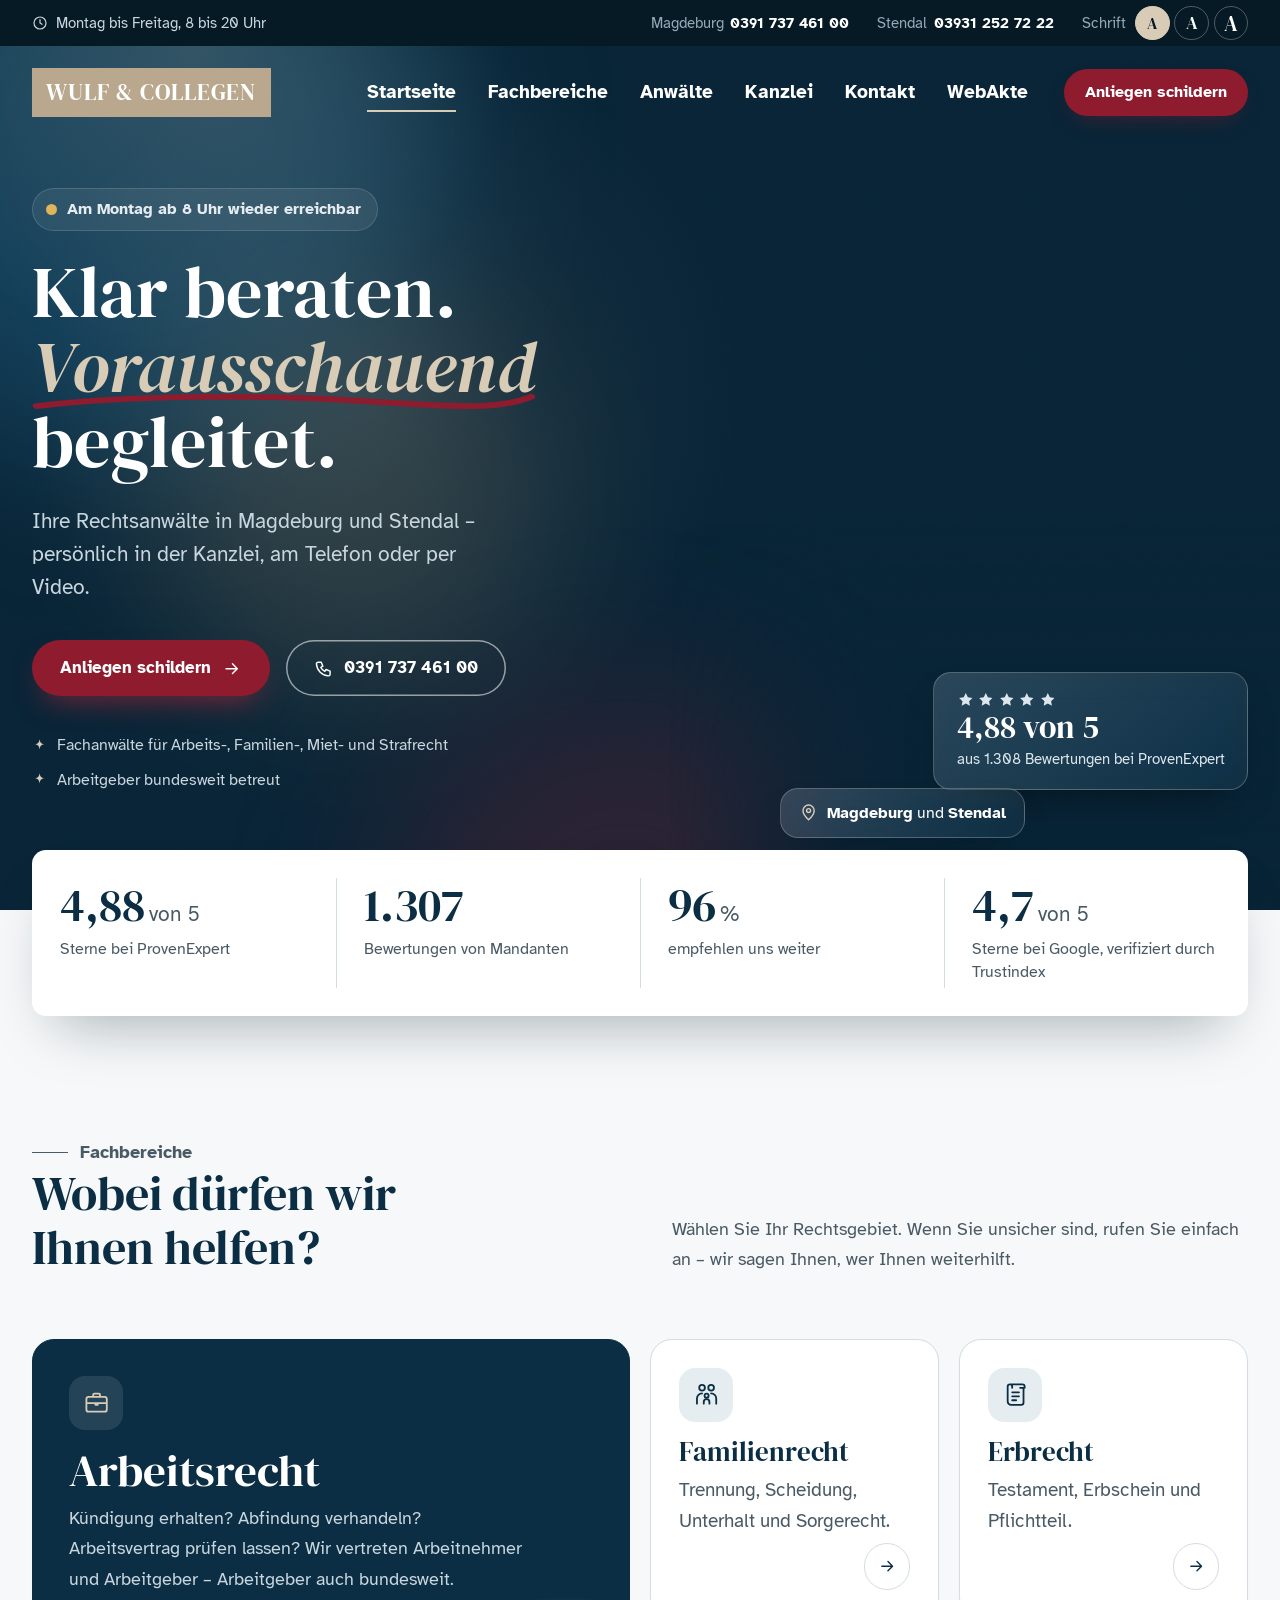
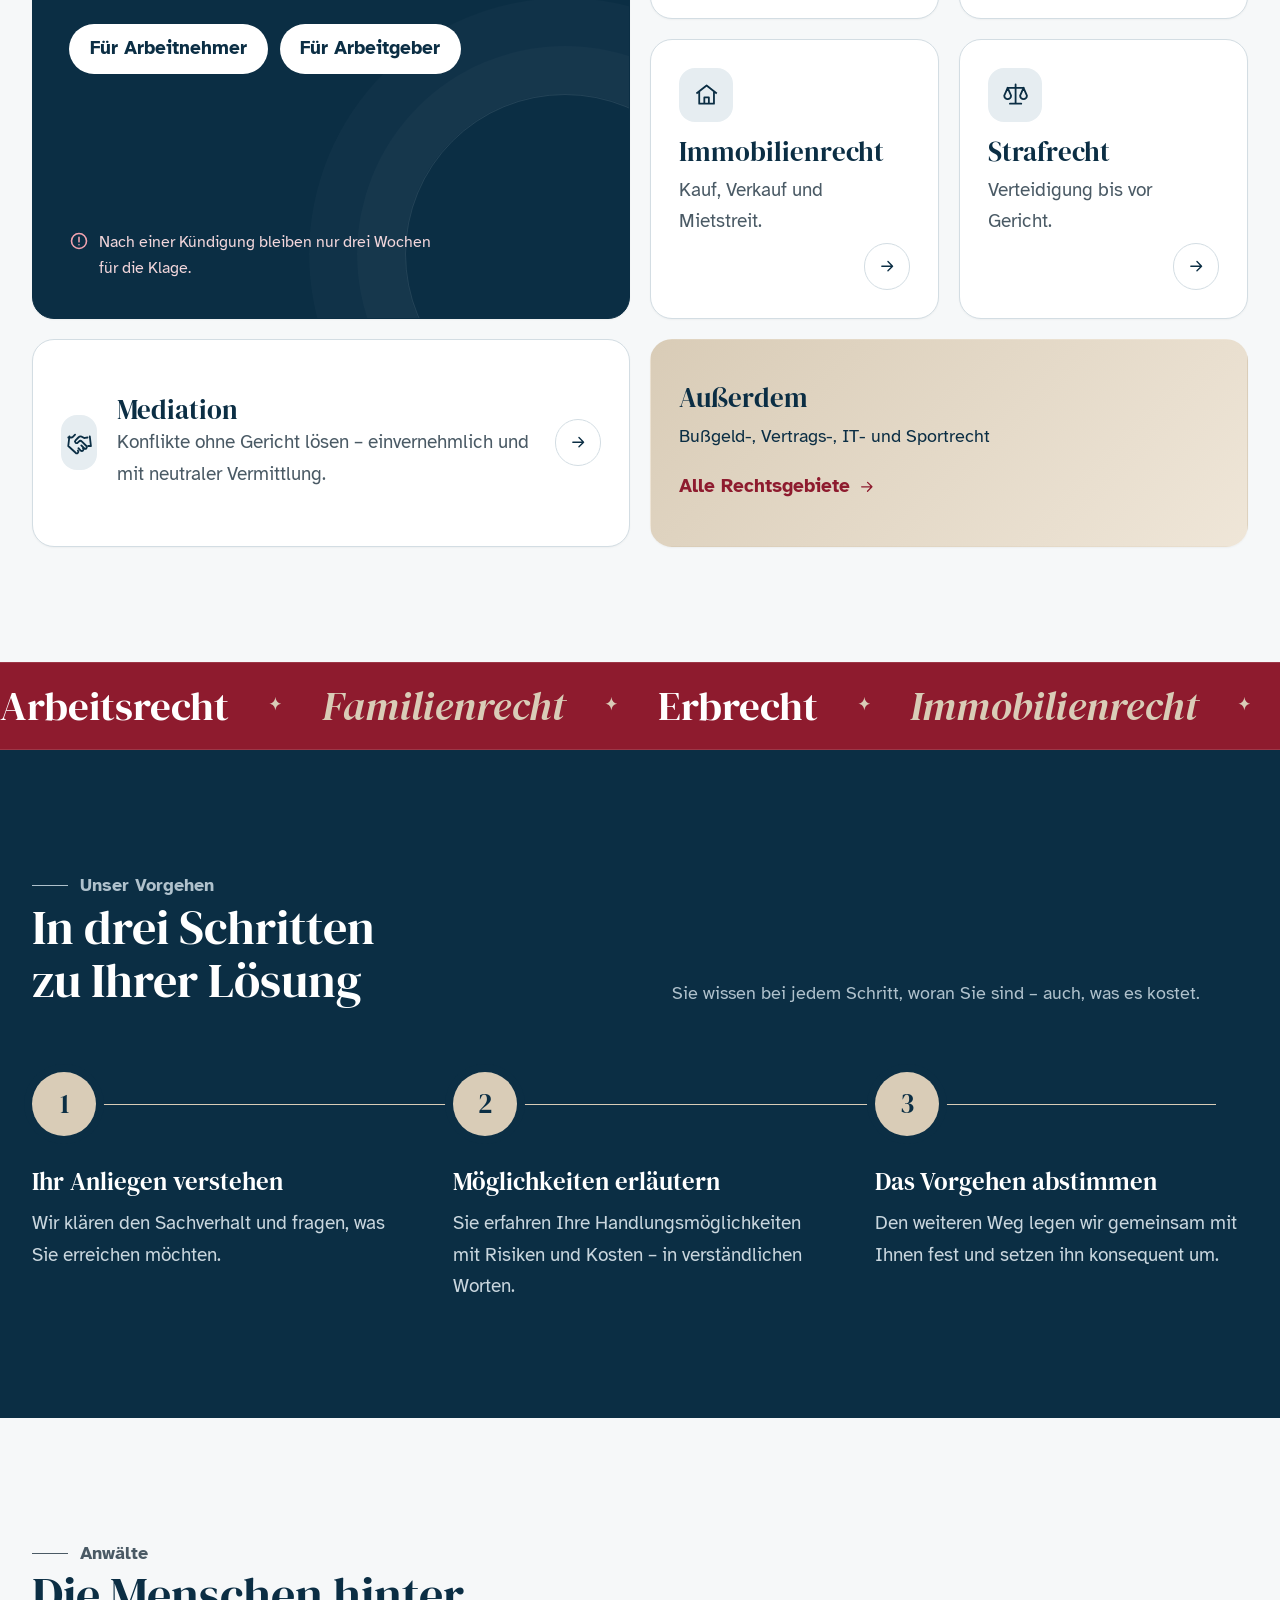
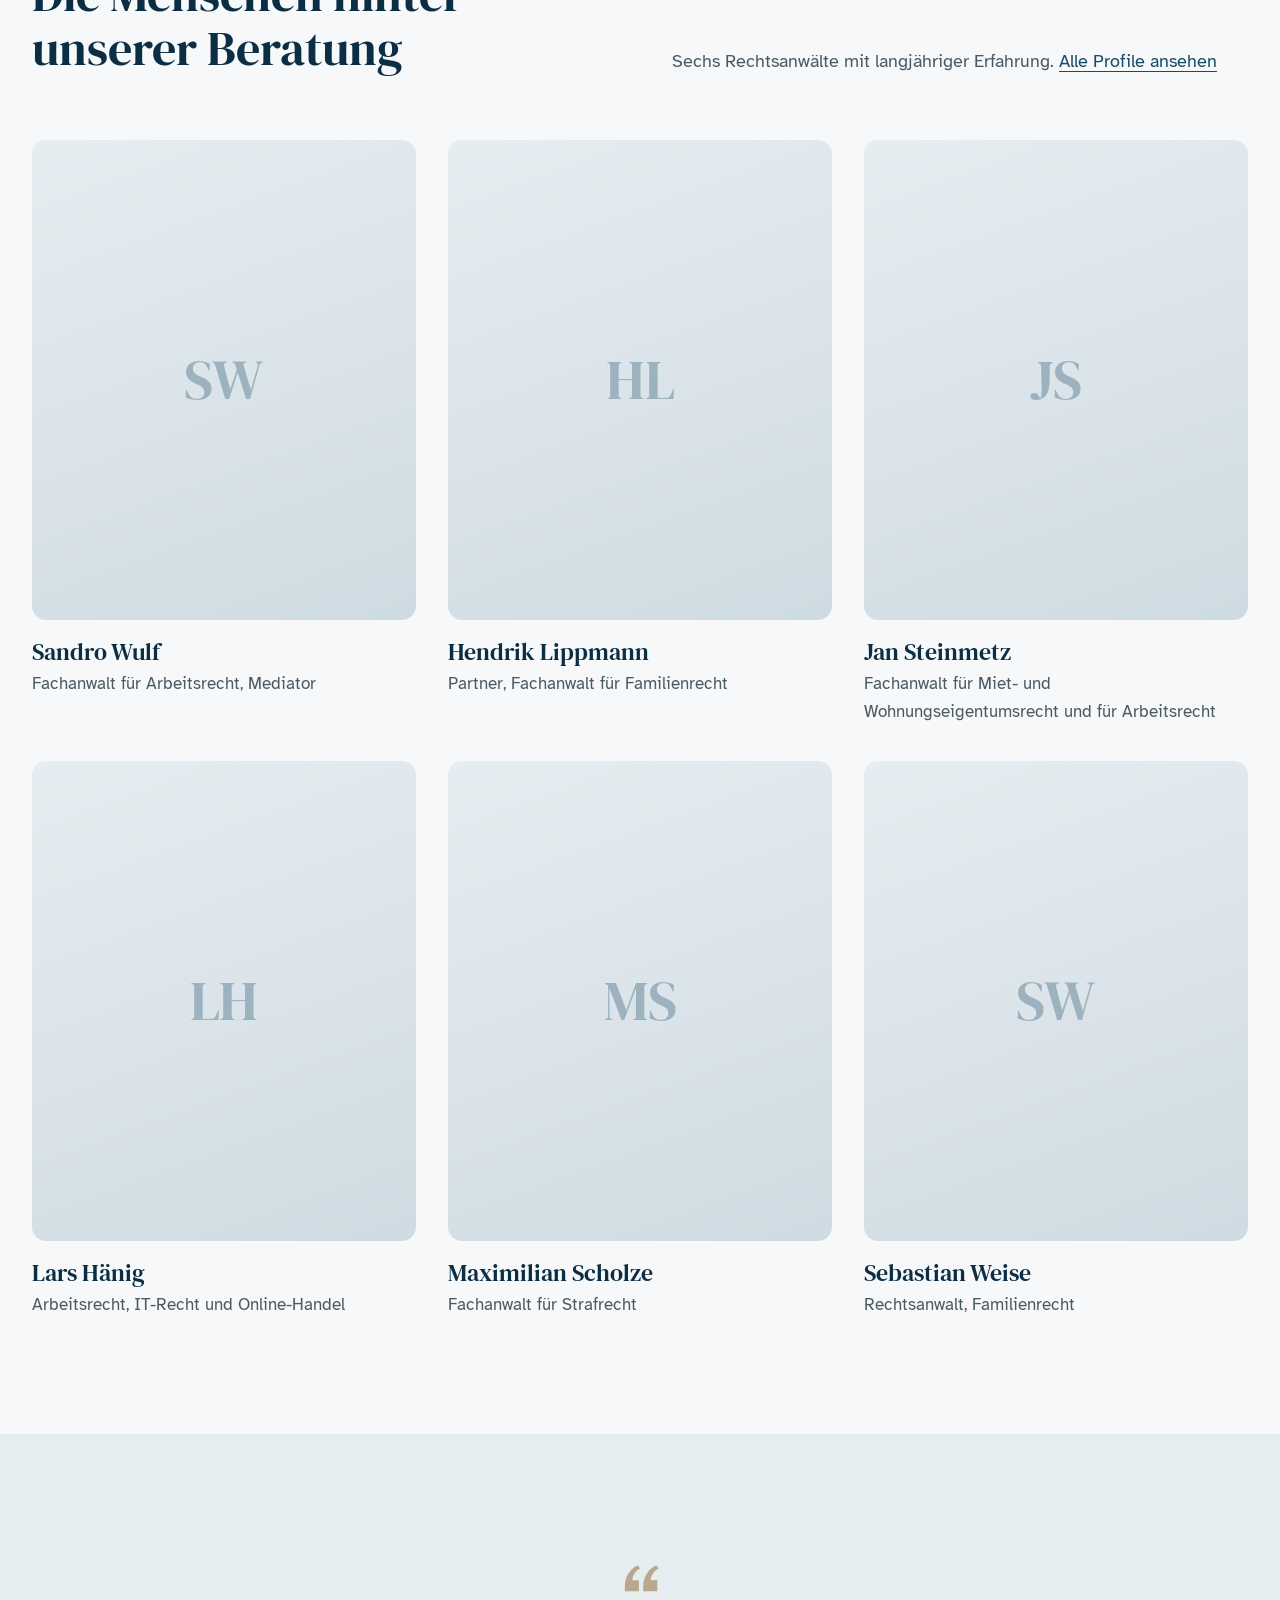
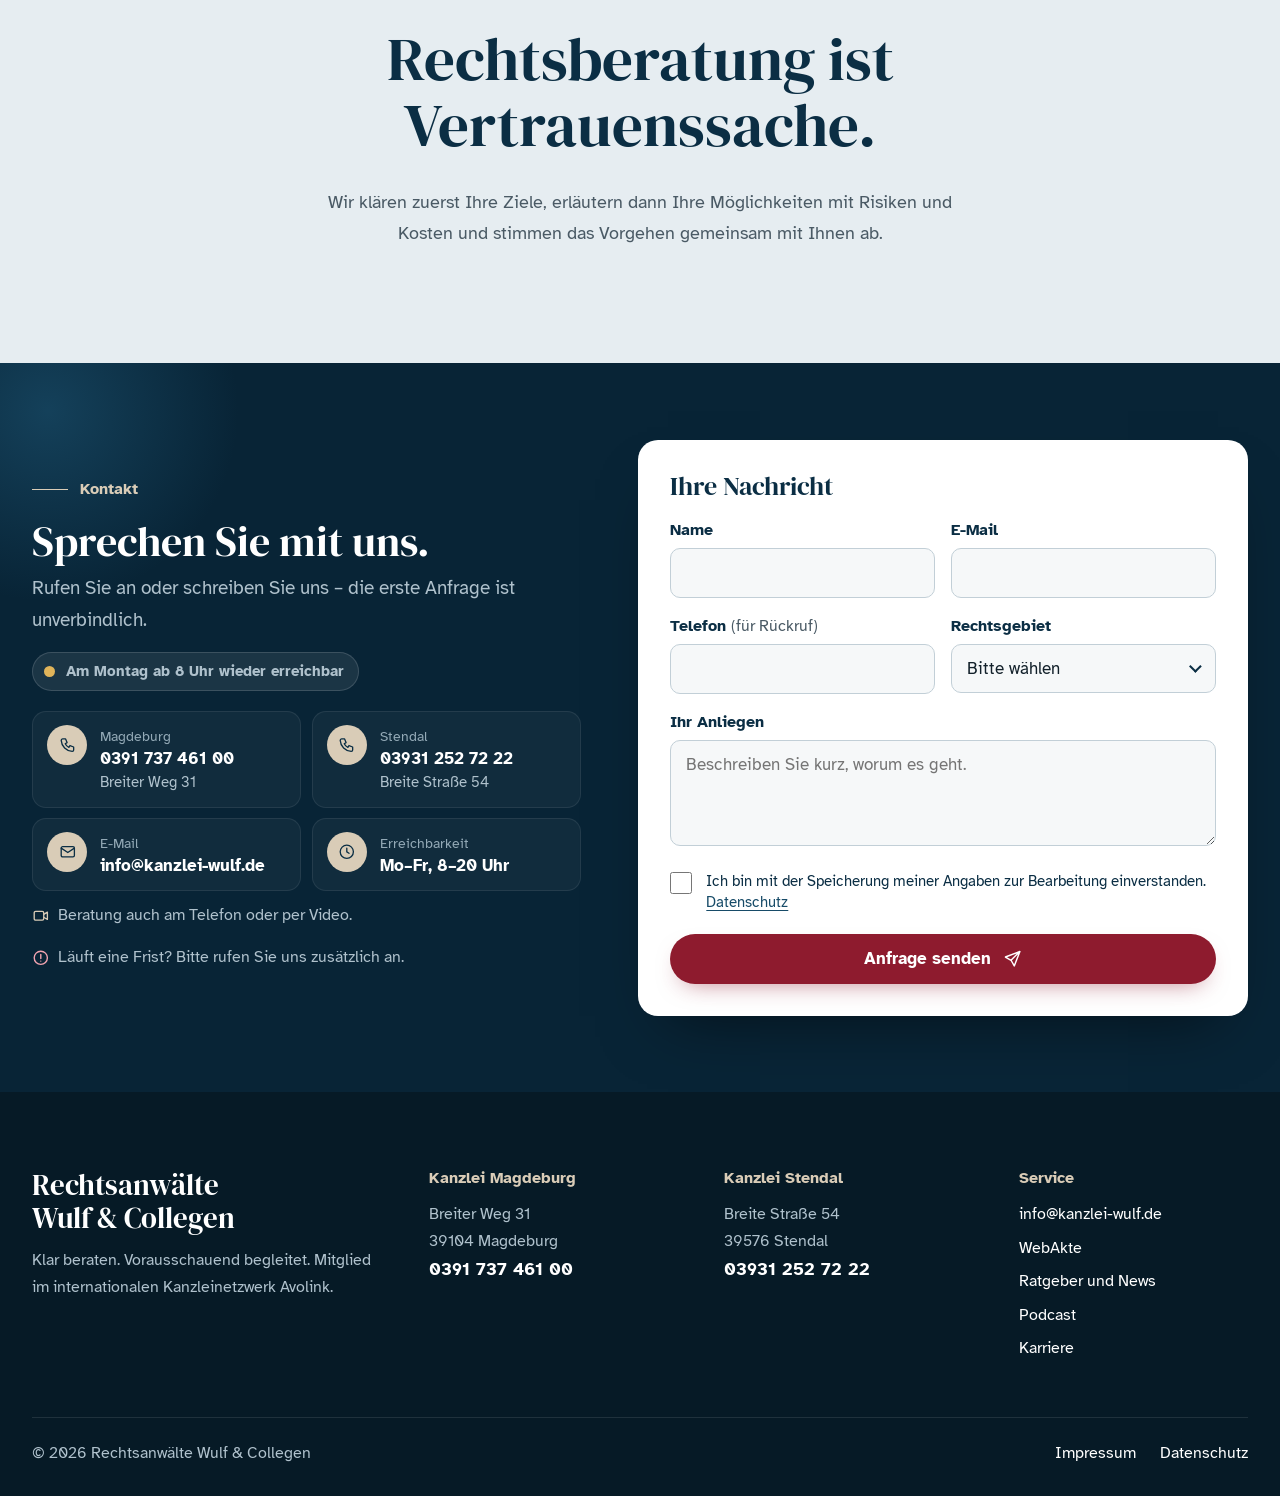
==== commit d9fb1a17: "Kontaktbereich kompakter und dezenter Co-Authored-By: Claude Opus 5.5 <noreply@anthropic.com> Claude" ====
--- a/index.html
+++ b/index.html
@@ -10,7 +10,7 @@
   <link rel="preconnect" href="https://fonts.googleapis.com">
   <link rel="preconnect" href="https://fonts.gstatic.com" crossorigin>
   <link href="https://fonts.googleapis.com/css2?family=Atkinson+Hyperlegible:wght@400;700&family=DM+Serif+Display:ital@0;1&family=DM+Serif+Text&display=swap" rel="stylesheet">
-  <link rel="stylesheet" href="css/styles.css?v=202611251126">
+  <link rel="stylesheet" href="css/styles.css?v=202611251137">
   <script>document.documentElement.classList.add('js');try{var s=localStorage.getItem('wulf-size');if(s)document.documentElement.setAttribute('data-size',s)}catch(e){}</script>
 </head>
 <body>
@@ -244,17 +244,17 @@
         <div class="contact-home__info">
           <p class="kicker reveal">Kontakt</p>
           <h2 class="reveal" style="--d:.1s">Sprechen Sie mit uns.</h2>
-          <p class="lead reveal" style="--d:.15s">Rufen Sie an oder schreiben Sie uns. Die erste Anfrage ist unverbindlich.</p>
+          <p class="reveal" style="--d:.15s">Rufen Sie an oder schreiben Sie uns – die erste Anfrage ist unverbindlich.</p>
           <p class="status status--light reveal" style="--d:.2s" data-status><span class="status__dot"></span><span class="status__text">Montag bis Freitag, 8 bis 20 Uhr erreichbar</span></p>
 
           <ul class="cinfo">
             <li class="reveal" style="--d:.2s">
               <span class="cinfo__ico"><svg><use href="#i-phone"/></svg></span>
-              <div><span class="cinfo__label">Kanzlei Magdeburg</span><a class="cinfo__value" href="tel:+4939173746100">0391 737 461 00</a><span class="cinfo__sub">Breiter Weg 31, 39104 Magdeburg</span></div>
+              <div><span class="cinfo__label">Magdeburg</span><a class="cinfo__value" href="tel:+4939173746100">0391 737 461 00</a><a class="cinfo__sub" href="https://www.google.com/maps/search/?api=1&amp;query=Breiter+Weg+31+39104+Magdeburg">Breiter Weg 31</a></div>
             </li>
             <li class="reveal" style="--d:.25s">
               <span class="cinfo__ico"><svg><use href="#i-phone"/></svg></span>
-              <div><span class="cinfo__label">Kanzlei Stendal</span><a class="cinfo__value" href="tel:+4939312527222">03931 252 72 22</a><span class="cinfo__sub">Breite Straße 54, 39576 Stendal</span></div>
+              <div><span class="cinfo__label">Stendal</span><a class="cinfo__value" href="tel:+4939312527222">03931 252 72 22</a><a class="cinfo__sub" href="https://www.google.com/maps/search/?api=1&amp;query=Breite+Stra%C3%9Fe+54+39576+Stendal">Breite Straße 54</a></div>
             </li>
             <li class="reveal" style="--d:.3s">
               <span class="cinfo__ico"><svg><use href="#i-mail"/></svg></span>
@@ -262,75 +262,59 @@
             </li>
             <li class="reveal" style="--d:.35s">
               <span class="cinfo__ico"><svg><use href="#i-clock"/></svg></span>
-              <div><span class="cinfo__label">Erreichbarkeit</span><span class="cinfo__value cinfo__value--text">Mo–Fr, 8 bis 20 Uhr</span><span class="cinfo__sub">Persönlich nach Terminvereinbarung</span></div>
-            </li>
-            <li class="reveal" style="--d:.4s">
-              <span class="cinfo__ico"><svg><use href="#i-video"/></svg></span>
-              <div><span class="cinfo__label">Von zu Hause</span><span class="cinfo__value cinfo__value--text">Telefon oder Video</span><span class="cinfo__sub">Unterlagen sicher über die <a href="https://kanzlei-wulf.de/webakte/">WebAkte</a></span></div>
+              <div><span class="cinfo__label">Erreichbarkeit</span><span class="cinfo__value">Mo–Fr, 8–20 Uhr</span></div>
             </li>
           </ul>
-
-          <div class="routes reveal" style="--d:.45s">
-            <a href="https://www.google.com/maps/search/?api=1&amp;query=Breiter+Weg+31+39104+Magdeburg"><svg><use href="#i-pin"/></svg> Route nach Magdeburg</a>
-            <a href="https://www.google.com/maps/search/?api=1&amp;query=Breite+Stra%C3%9Fe+54+39576+Stendal"><svg><use href="#i-pin"/></svg> Route nach Stendal</a>
-          </div>
+          <p class="cinfo__extra reveal" style="--d:.4s"><svg><use href="#i-video"/></svg> Beratung auch am Telefon oder per Video.</p>
+          <p class="cinfo__extra cinfo__extra--alert reveal" style="--d:.45s"><svg><use href="#i-alert"/></svg> Läuft eine Frist? Bitte rufen Sie uns zusätzlich an.</p>
         </div>
 
         <form class="hform reveal" id="form" novalidate style="--d:.15s">
-          <div class="hform__head">
-            <h3>Ihre Nachricht an uns</h3>
-            <p>Unverbindlich und vertraulich.</p>
-          </div>
-
-          <fieldset class="chips-field">
-            <legend>Worum geht es?</legend>
-            <div class="pick">
-              <label><input type="radio" name="topic" value="Arbeitsrecht"><span>Arbeitsrecht</span></label>
-              <label><input type="radio" name="topic" value="Familienrecht"><span>Familienrecht</span></label>
-              <label><input type="radio" name="topic" value="Erbrecht"><span>Erbrecht</span></label>
-              <label><input type="radio" name="topic" value="Immobilienrecht"><span>Immobilienrecht</span></label>
-              <label><input type="radio" name="topic" value="Strafrecht"><span>Strafrecht</span></label>
-              <label><input type="radio" name="topic" value="Sonstiges"><span>Etwas anderes</span></label>
-            </div>
-          </fieldset>
-
+          <h3 class="hform__title">Ihre Nachricht</h3>
           <div class="hform__row">
             <div class="field">
-              <label for="f-name">Ihr Name</label>
+              <label for="f-name">Name</label>
               <input id="f-name" name="name" type="text" autocomplete="name" required>
               <p class="field__error" id="e-name">Bitte geben Sie Ihren Namen ein.</p>
             </div>
             <div class="field">
-              <label for="f-tel">Telefon <span class="optional">(freiwillig)</span></label>
+              <label for="f-mail">E-Mail</label>
+              <input id="f-mail" name="email" type="email" autocomplete="email" required>
+              <p class="field__error" id="e-mail">Bitte geben Sie eine gültige E-Mail-Adresse ein.</p>
+            </div>
+          </div>
+          <div class="hform__row">
+            <div class="field">
+              <label for="f-tel">Telefon <span class="optional">(für Rückruf)</span></label>
               <input id="f-tel" name="phone" type="tel" autocomplete="tel">
             </div>
-          </div>
-          <div class="field">
-            <label for="f-mail">Ihre E-Mail-Adresse</label>
-            <input id="f-mail" name="email" type="email" autocomplete="email" required>
-            <p class="field__error" id="e-mail">Bitte geben Sie eine E-Mail-Adresse ein, z. B. name@beispiel.de.</p>
+            <div class="field">
+              <label for="f-topic">Rechtsgebiet</label>
+              <div class="select">
+                <select id="f-topic" name="topic">
+                  <option value="">Bitte wählen</option>
+                  <option>Arbeitsrecht</option>
+                  <option>Familienrecht</option>
+                  <option>Erbrecht</option>
+                  <option>Immobilienrecht</option>
+                  <option>Strafrecht</option>
+                  <option>Mediation</option>
+                  <option>Etwas anderes</option>
+                </select>
+              </div>
+            </div>
           </div>
           <div class="field">
             <label for="f-msg">Ihr Anliegen</label>
-            <textarea id="f-msg" name="message" rows="5" required placeholder="Beschreiben Sie kurz, worum es geht."></textarea>
+            <textarea id="f-msg" name="message" rows="3" required placeholder="Beschreiben Sie kurz, worum es geht."></textarea>
             <p class="field__error" id="e-msg">Bitte beschreiben Sie kurz Ihr Anliegen.</p>
           </div>
-
-          <fieldset class="chips-field">
-            <legend>Wie dürfen wir uns melden?</legend>
-            <div class="pick pick--two">
-              <label><input type="radio" name="reply" value="Rückruf" checked><span><svg><use href="#i-phone"/></svg> Rückruf</span></label>
-              <label><input type="radio" name="reply" value="E-Mail"><span><svg><use href="#i-mail"/></svg> E-Mail</span></label>
-            </div>
-          </fieldset>
-
           <div class="field field--check">
             <input id="f-ok" name="consent" type="checkbox" required>
-            <label for="f-ok">Ich bin einverstanden, dass meine Angaben zur Bearbeitung meiner Anfrage gespeichert werden. Mehr in der <a href="https://kanzlei-wulf.de/datenschutz/">Datenschutzerklärung</a>.</label>
+            <label for="f-ok">Ich bin mit der Speicherung meiner Angaben zur Bearbeitung einverstanden. <a href="https://kanzlei-wulf.de/datenschutz/">Datenschutz</a></label>
             <p class="field__error" id="e-ok">Bitte bestätigen Sie Ihr Einverständnis.</p>
           </div>
           <button class="btn btn--block btn--send" type="submit"><span class="btn__label">Anfrage senden</span><svg class="ico"><use href="#i-send"/></svg></button>
-          <p class="hform__deadline"><svg><use href="#i-alert"/></svg> Läuft eine Frist? Bitte rufen Sie uns zusätzlich an.</p>
 
           <div class="form__done" role="status" aria-live="polite" hidden>
             <svg viewBox="0 0 52 52" aria-hidden="true"><circle cx="26" cy="26" r="24" fill="none" stroke="currentColor" stroke-width="1.5" opacity=".25"/><path d="M15 27l7 7 15-15" fill="none" stroke="currentColor" stroke-width="3" stroke-linecap="round" stroke-linejoin="round"/></svg>
@@ -381,6 +365,6 @@
     <a href="tel:+4939312527222"><span>Stendal</span><strong>Anrufen</strong></a>
   </div>
 
-  <script src="js/main.js?v=202611251126"></script>
+  <script src="js/main.js?v=202611251137"></script>
 </body>
 </html>
--- a/css/styles.css
+++ b/css/styles.css
@@ -762,3 +762,49 @@
 .hero__scroll { display: none !important; }
 .contact-home :focus-visible { outline-color: var(--taupe-light); }
 .contact-home .hform :focus-visible { outline-color: var(--wine); }
+
+/* ---------- Kontakt kompakt (v3.1) ---------- */
+.contact-home { padding-block: clamp(3.5rem, 6vw, 5rem); }
+.contact-home::before { width: 34rem; height: 34rem; left: -14rem; top: -14rem; }
+.contact-home__river { display: none; }
+.contact-home__grid { grid-template-columns: minmax(0, .9fr) minmax(0, 1fr); gap: clamp(2rem, 4.5vw, 4rem); align-items: center; }
+.contact-home h2 { font-size: clamp(2rem, 1.5rem + 1.4vw, 2.6rem); margin-bottom: .5rem; }
+.contact-home__info > p { color: #AFC1CC; margin-bottom: 1rem; }
+.contact-home .status { margin-bottom: 1.25rem; font-size: .92rem; padding: .4rem .9rem .4rem .7rem; }
+.cinfo { grid-template-columns: 1fr 1fr; gap: .65rem; margin-top: 0; }
+.cinfo li { padding: .8rem .9rem; gap: .8rem; border-radius: 14px; align-items: flex-start; }
+.cinfo li:hover { transform: translateY(-2px); }
+.cinfo__ico { width: 2.5rem; height: 2.5rem; }
+.cinfo__ico svg { width: 1.1rem; height: 1.1rem; }
+.cinfo__label { font-size: .88rem; }
+.cinfo__value { font-size: 1.05rem; }
+.cinfo__sub { font-size: .92rem; color: #AFC1CC !important; text-decoration: none; }
+a.cinfo__sub:hover { color: var(--taupe-light) !important; text-decoration: underline; }
+.cinfo__extra { display: flex; align-items: center; gap: .55rem; margin: 1rem 0 0; font-size: .98rem; color: #AFC1CC; }
+.cinfo__extra svg { width: 1.1rem; height: 1.1rem; color: var(--taupe-light); }
+
+.hform { border-radius: 20px; padding: clamp(1.4rem, 2.6vw, 2rem); box-shadow: 0 30px 60px -30px rgba(0,0,0,.55); }
+.hform::before { display: none; }
+.hform__title { font-family: var(--serif); font-size: 1.6rem; color: var(--navy); margin-bottom: 1rem; }
+.hform .field { margin-bottom: .9rem; }
+.hform .field label, .hform .chips-field legend { font-size: 1rem; margin-bottom: .3rem; }
+.hform .field input[type="text"], .hform .field input[type="email"], .hform .field input[type="tel"], .hform .field textarea { min-height: 3rem; padding: .65rem .9rem; font-size: 1.05rem; }
+.hform .field textarea { min-height: 5.5rem; }
+.hform .chips-field { margin-bottom: .9rem; }
+.hform .pick { gap: .4rem; }
+.hform .pick span { min-height: 2.4rem; padding: .35rem .85rem; font-size: .93rem; }
+.hform .pick input:checked + span { transform: none; }
+.hform .field--check label { font-size: .92rem; line-height: 1.45; }
+.hform .field--check input { width: 1.35rem; height: 1.35rem; }
+.hform .btn--send { min-height: 3.1rem; }
+.hform__deadline { font-size: .9rem; margin-top: .75rem; }
+@media (max-width: 600px) { .cinfo { grid-template-columns: 1fr; } }
+.select { position: relative; }
+.select::after { content: ""; position: absolute; right: 1rem; top: 50%; width: .55rem; height: .55rem; border-right: 2px solid var(--navy); border-bottom: 2px solid var(--navy); transform: translateY(-70%) rotate(45deg); pointer-events: none; }
+.select select { width: 100%; appearance: none; -webkit-appearance: none; font: inherit; font-size: 1.05rem; color: var(--ink); background: var(--paper); min-height: 3rem; padding: .6rem 2.5rem .6rem .9rem; border: 1.5px solid #C2CFD7; border-radius: 10px; cursor: pointer; transition: border-color .3s var(--ease), box-shadow .3s var(--ease); }
+.select select:hover { border-color: #93A9B6; }
+.select select:focus { outline: 0; border-color: var(--navy); box-shadow: 0 0 0 4px rgba(11,46,68,.14); background: #fff; }
+.cinfo__extra { margin-top: .75rem; }
+.cinfo__extra--alert { color: #F2B8C2; margin-top: .4rem; }
+.cinfo__extra--alert svg { color: #F2A3B0; }
+.hform .field--check { margin-bottom: 1rem; }
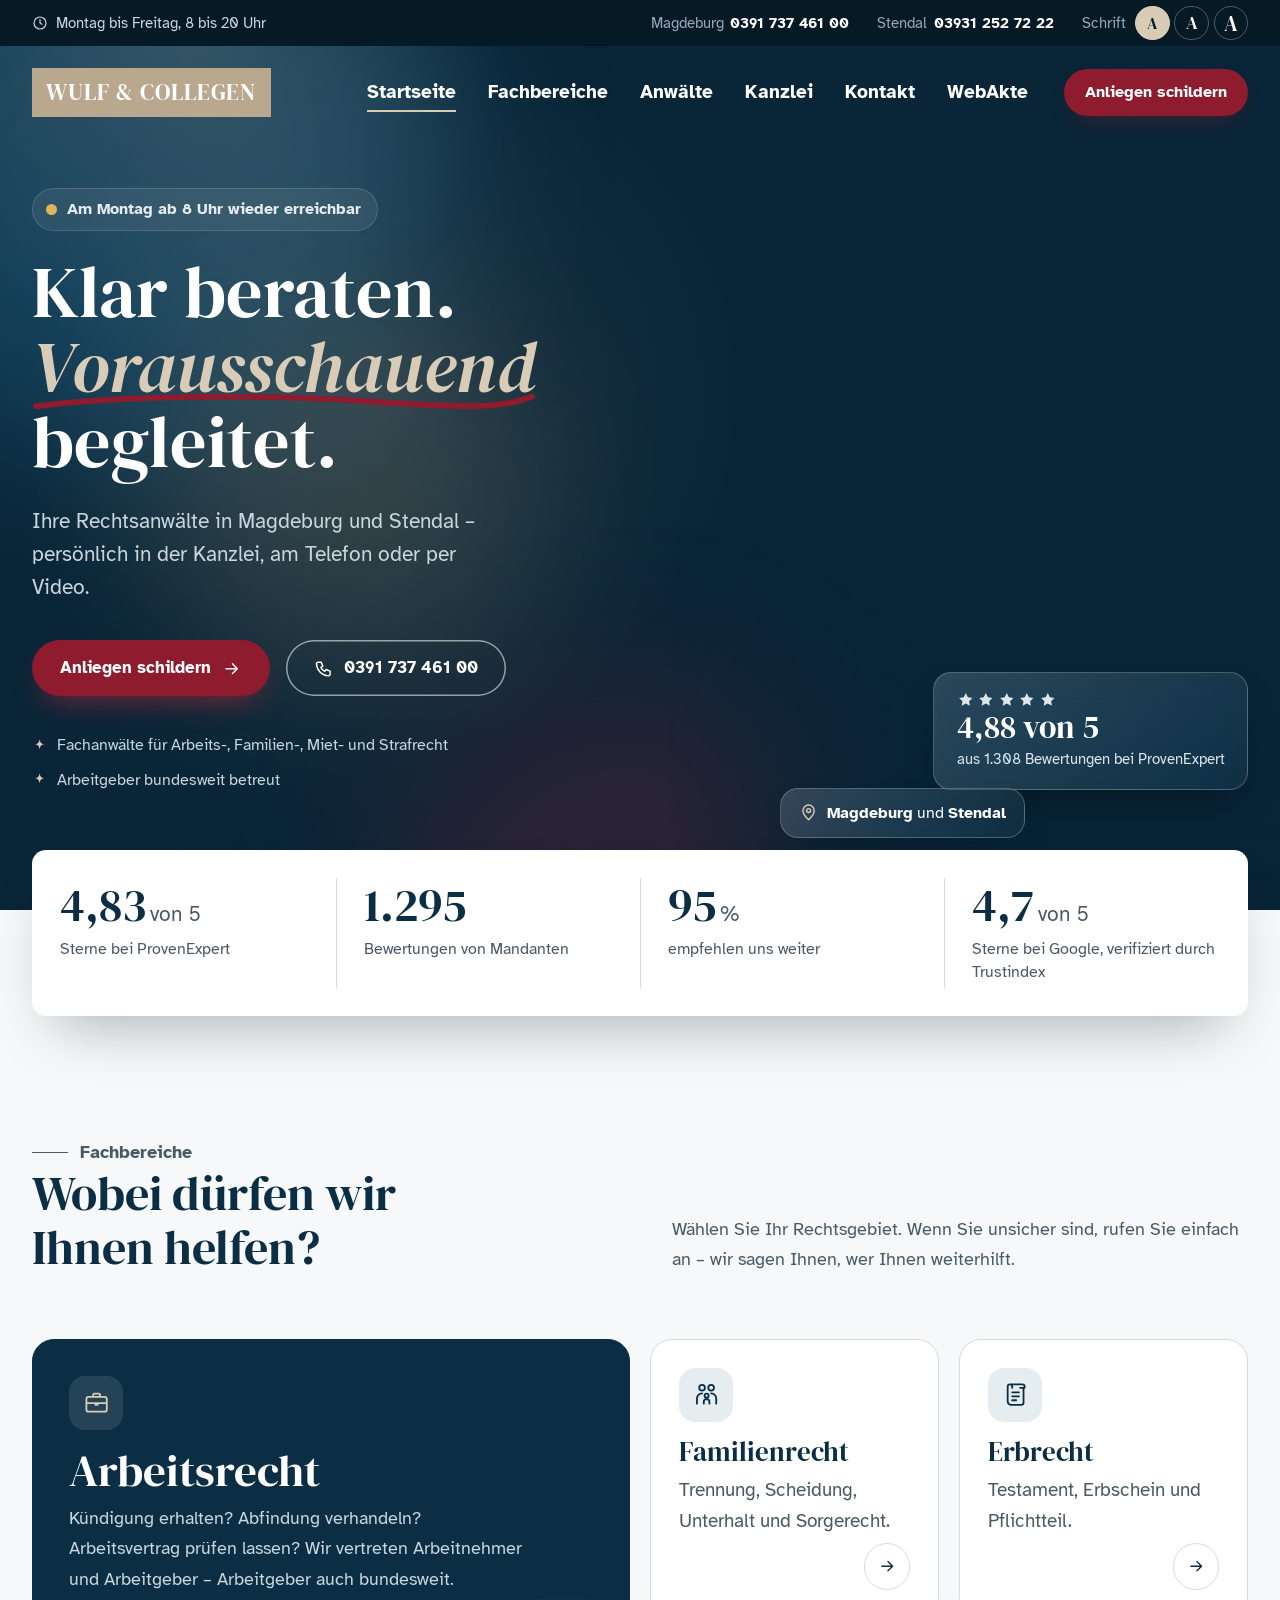
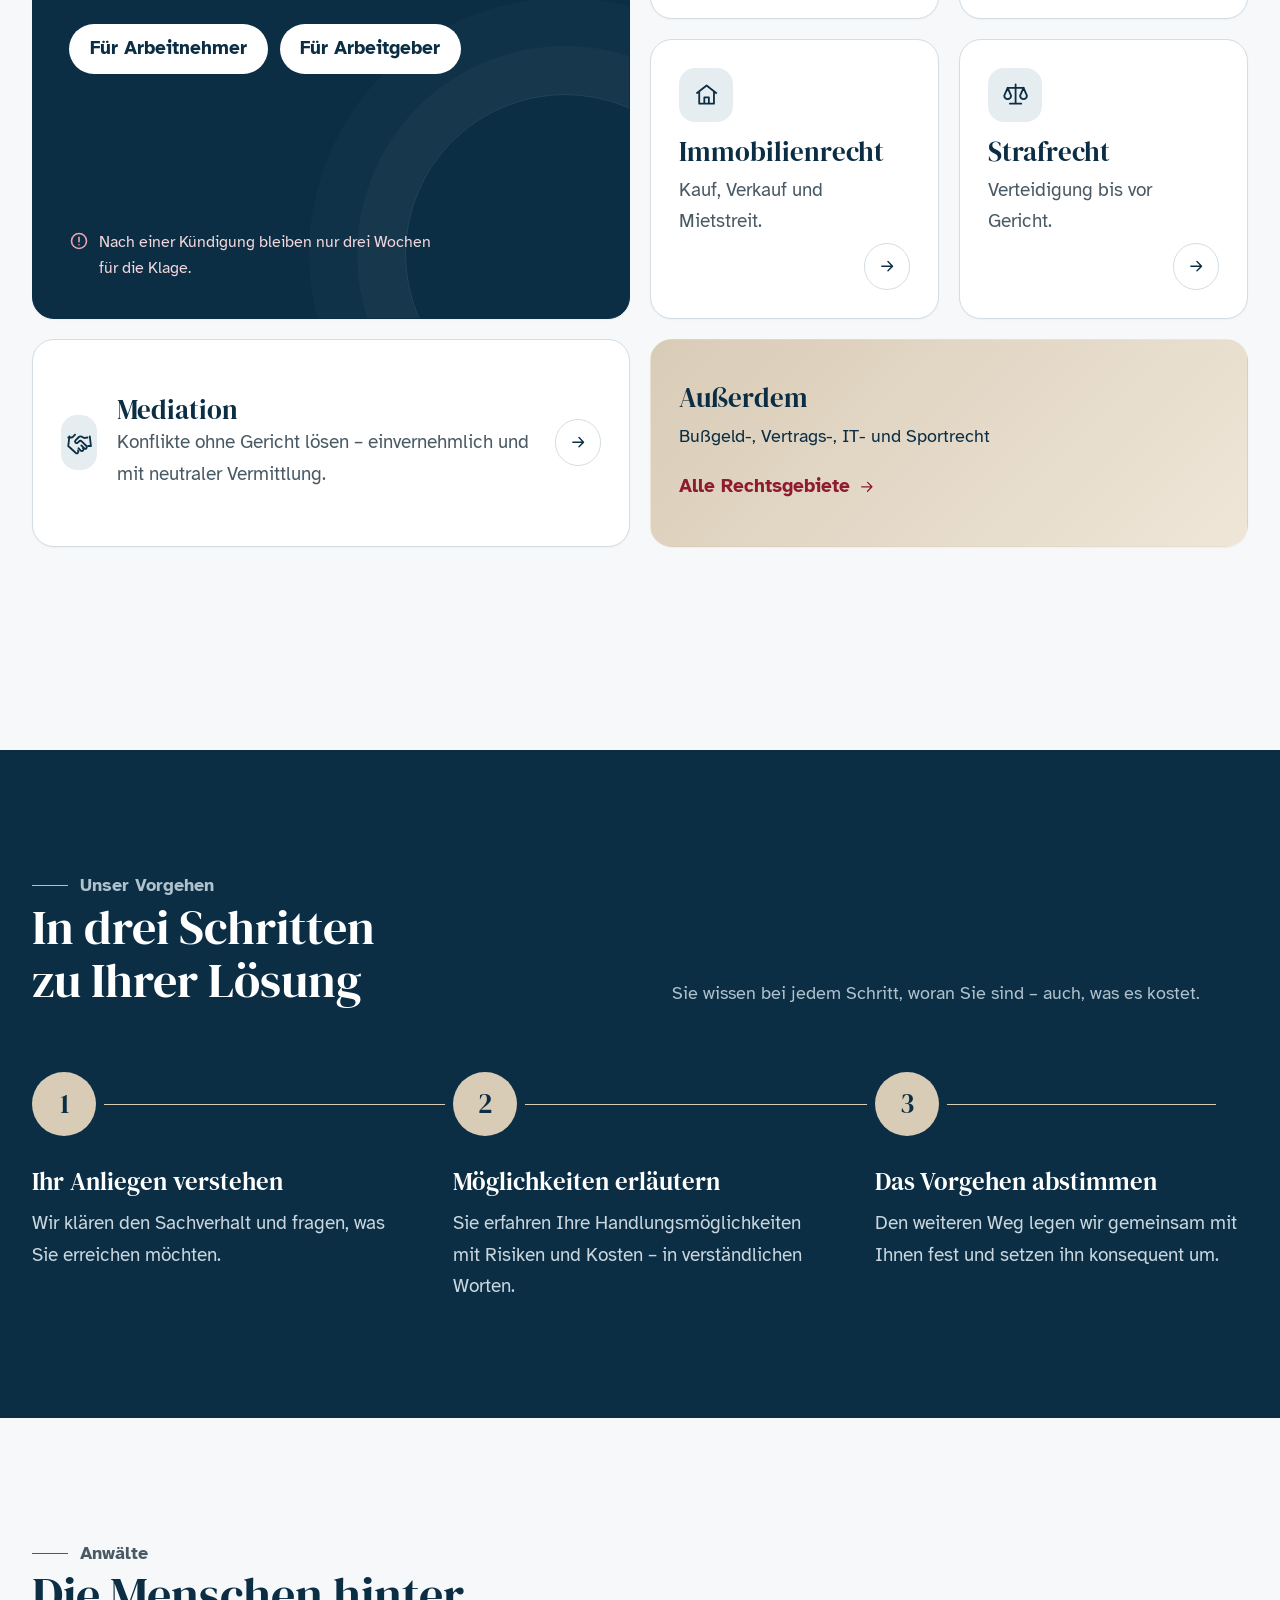
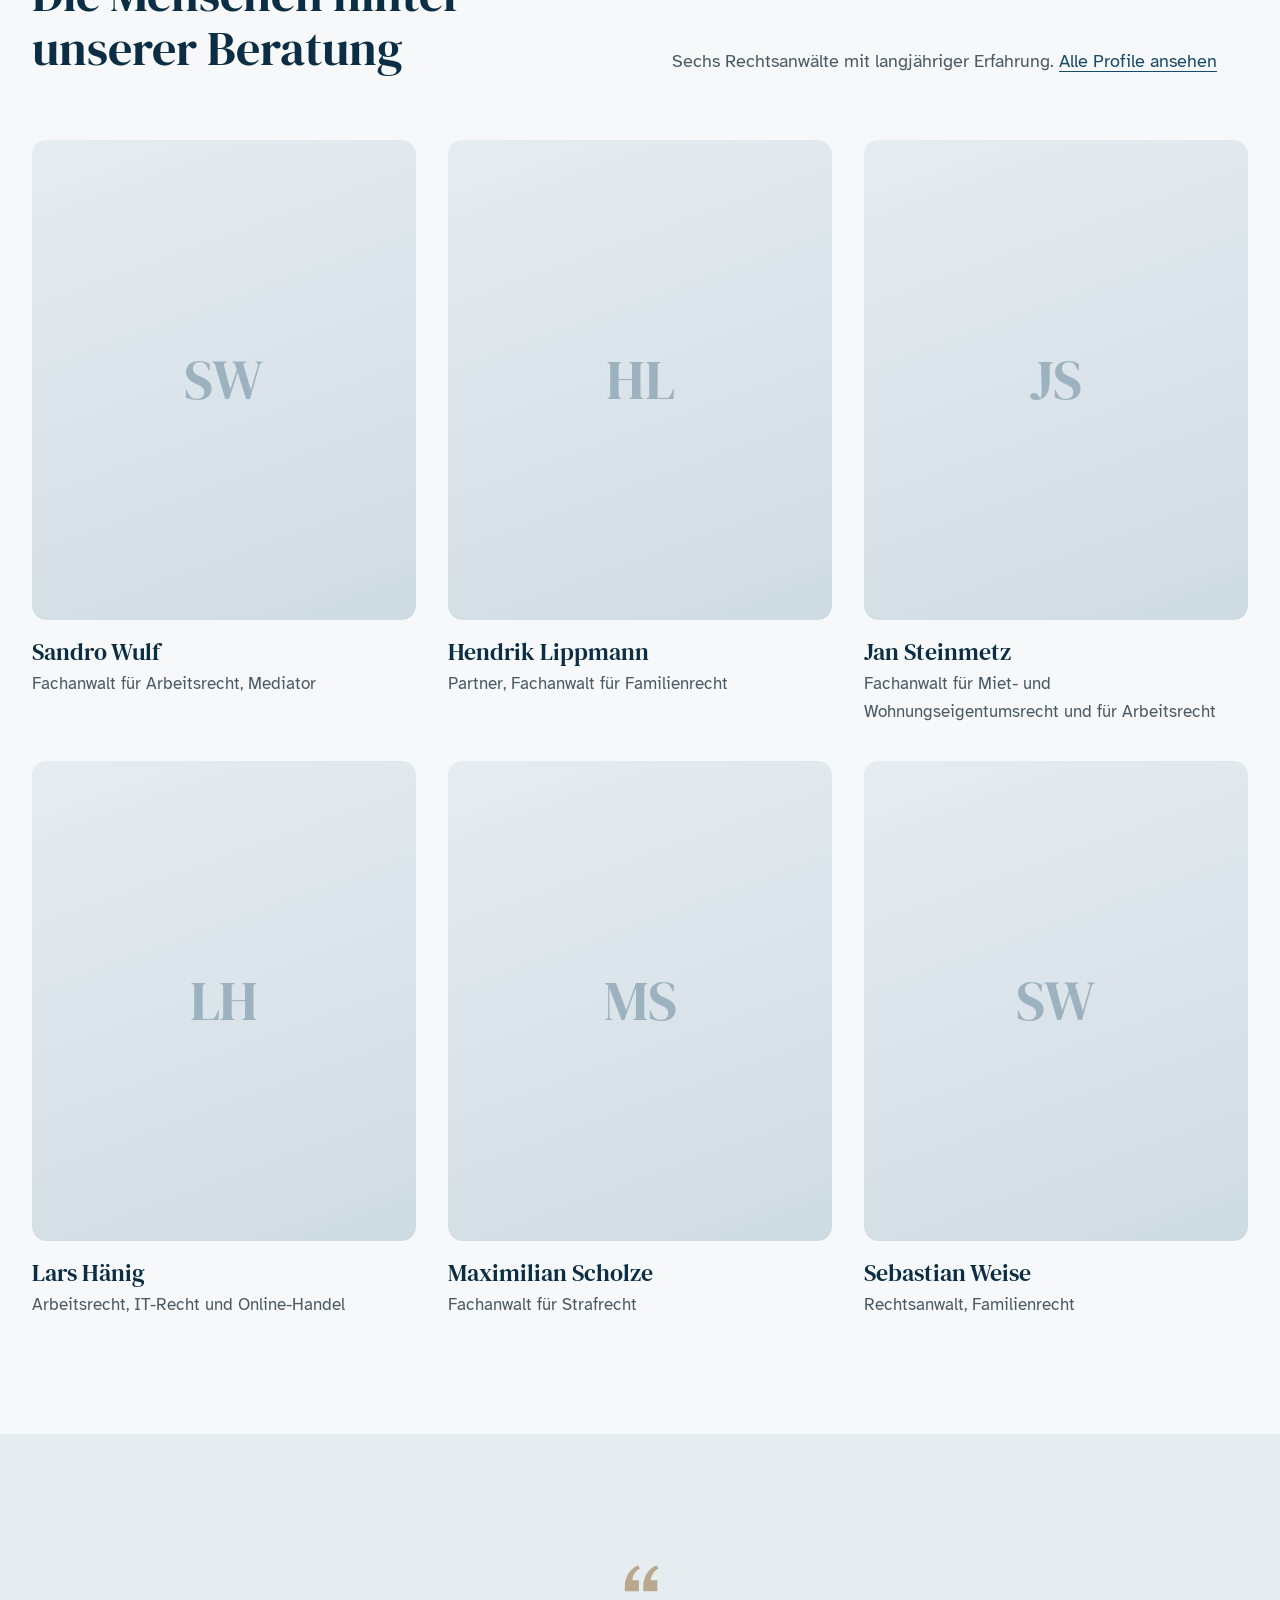
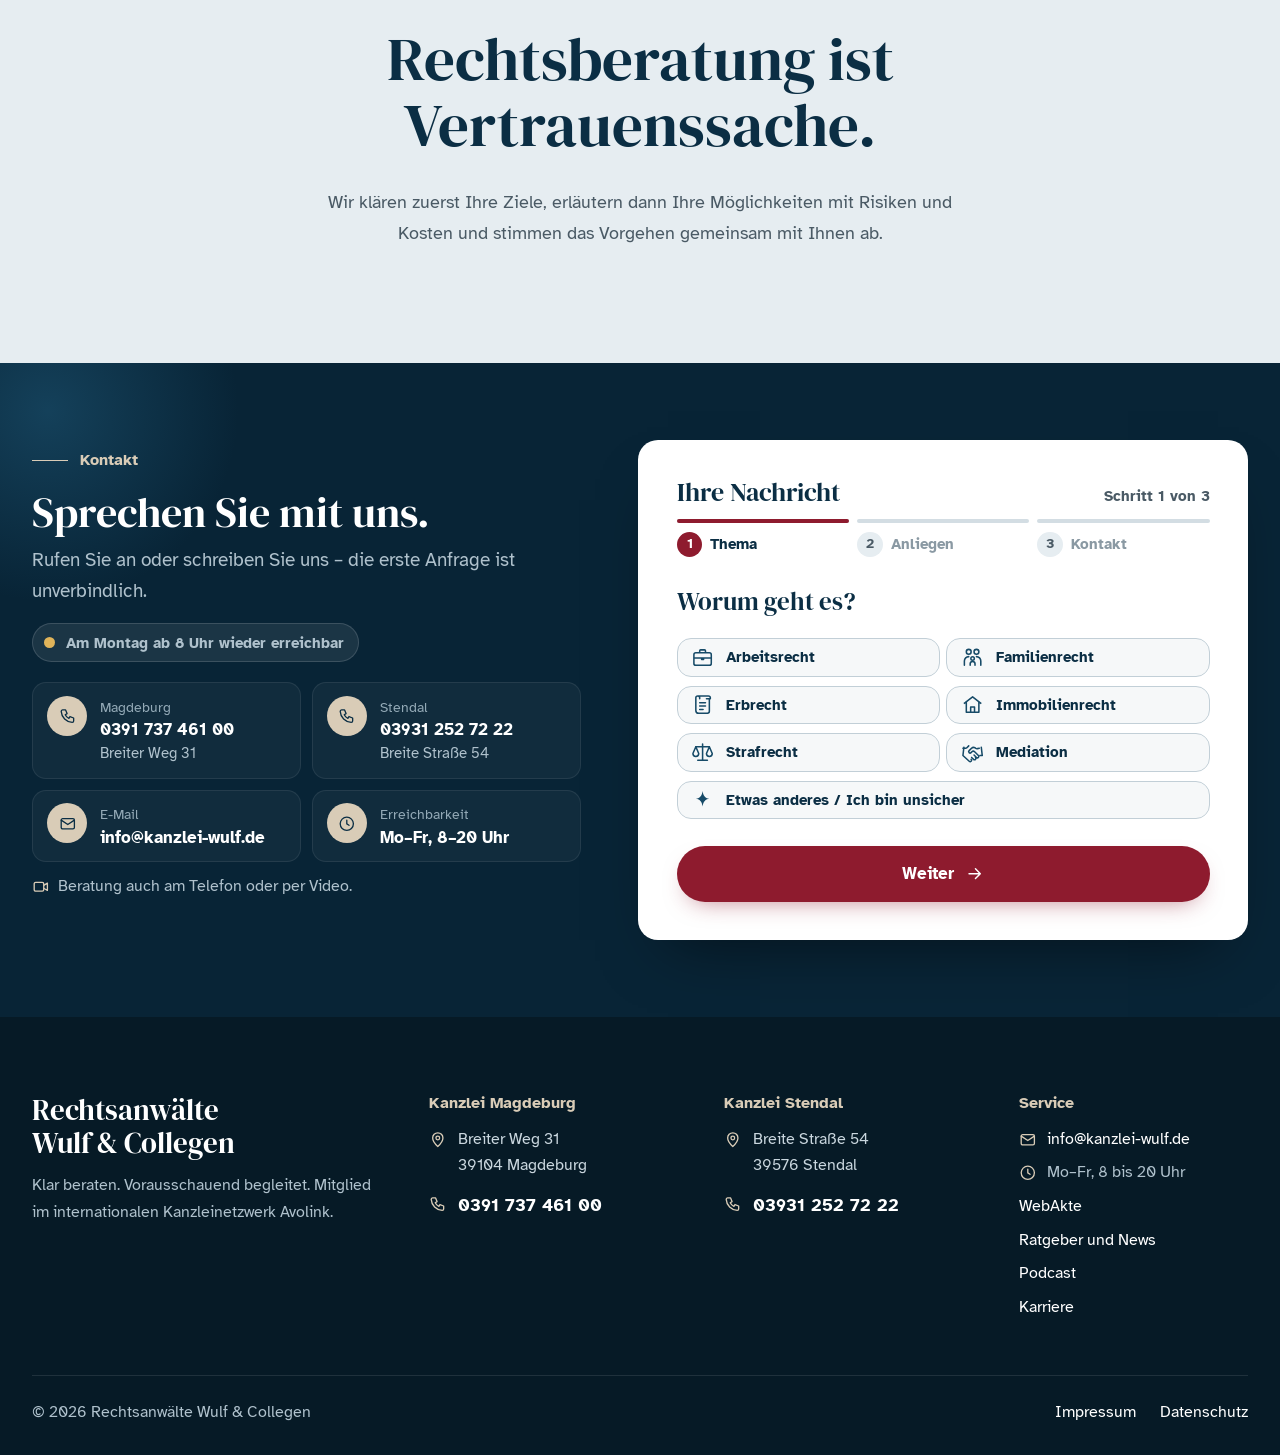
==== commit 76503b9c: "Mehrstufiges Formular, stärkere Einstiegs-Animationen, Footer-Icons, Team-Varianten Co-Authored-By: " ====
--- a/index.html
+++ b/index.html
@@ -10,7 +10,7 @@
   <link rel="preconnect" href="https://fonts.googleapis.com">
   <link rel="preconnect" href="https://fonts.gstatic.com" crossorigin>
   <link href="https://fonts.googleapis.com/css2?family=Atkinson+Hyperlegible:wght@400;700&family=DM+Serif+Display:ital@0;1&family=DM+Serif+Text&display=swap" rel="stylesheet">
-  <link rel="stylesheet" href="css/styles.css?v=202611251137">
+  <link rel="stylesheet" href="css/styles.css?v=202611251149">
   <script>document.documentElement.classList.add('js');try{var s=localStorage.getItem('wulf-size');if(s)document.documentElement.setAttribute('data-size',s)}catch(e){}</script>
 </head>
 <body>
@@ -185,7 +185,7 @@
     </section>
 
     <!-- ===================== LAUFBAND ===================== -->
-    <div class="marquee" aria-hidden="true">
+    <div class="marquee" aria-hidden="true" data-inview>
       <div class="marquee__track">
         <span>Arbeitsrecht</span><svg><use href="#i-spark"/></svg><span>Familienrecht</span><svg><use href="#i-spark"/></svg><span>Erbrecht</span><svg><use href="#i-spark"/></svg><span>Immobilienrecht</span><svg><use href="#i-spark"/></svg><span>Strafrecht</span><svg><use href="#i-spark"/></svg><span>Mediation</span><svg><use href="#i-spark"/></svg>
         <span>Arbeitsrecht</span><svg><use href="#i-spark"/></svg><span>Familienrecht</span><svg><use href="#i-spark"/></svg><span>Erbrecht</span><svg><use href="#i-spark"/></svg><span>Immobilienrecht</span><svg><use href="#i-spark"/></svg><span>Strafrecht</span><svg><use href="#i-spark"/></svg><span>Mediation</span><svg><use href="#i-spark"/></svg>
@@ -266,55 +266,84 @@
             </li>
           </ul>
           <p class="cinfo__extra reveal" style="--d:.4s"><svg><use href="#i-video"/></svg> Beratung auch am Telefon oder per Video.</p>
-          <p class="cinfo__extra cinfo__extra--alert reveal" style="--d:.45s"><svg><use href="#i-alert"/></svg> Läuft eine Frist? Bitte rufen Sie uns zusätzlich an.</p>
-        </div>
-
-        <form class="hform reveal" id="form" novalidate style="--d:.15s">
-          <h3 class="hform__title">Ihre Nachricht</h3>
-          <div class="hform__row">
+        </div>
+
+        <form class="hform mform reveal" id="form" novalidate style="--d:.15s">
+          <div class="mform__top">
+            <h3 class="hform__title">Ihre Nachricht</h3>
+            <p class="mform__count" aria-live="polite">Schritt <span data-step-now>1</span> von 3</p>
+          </div>
+          <ol class="msteps" aria-hidden="true">
+            <li class="is-current"><span>1</span>Thema</li>
+            <li><span>2</span>Anliegen</li>
+            <li><span>3</span>Kontakt</li>
+          </ol>
+
+          <!-- Schritt 1 -->
+          <fieldset class="mstep is-active" data-step="1">
+            <legend class="mstep__q">Worum geht es?</legend>
+            <div class="pick pick--grid">
+              <label><input type="radio" name="topic" value="Arbeitsrecht"><span><svg><use href="#i-brief"/></svg>Arbeitsrecht</span></label>
+              <label><input type="radio" name="topic" value="Familienrecht"><span><svg><use href="#i-family"/></svg>Familienrecht</span></label>
+              <label><input type="radio" name="topic" value="Erbrecht"><span><svg><use href="#i-scroll"/></svg>Erbrecht</span></label>
+              <label><input type="radio" name="topic" value="Immobilienrecht"><span><svg><use href="#i-house"/></svg>Immobilienrecht</span></label>
+              <label><input type="radio" name="topic" value="Strafrecht"><span><svg><use href="#i-scale"/></svg>Strafrecht</span></label>
+              <label><input type="radio" name="topic" value="Mediation"><span><svg><use href="#i-hands"/></svg>Mediation</span></label>
+              <label class="pick__wide"><input type="radio" name="topic" value="Etwas anderes"><span><svg><use href="#i-spark"/></svg>Etwas anderes / Ich bin unsicher</span></label>
+            </div>
+            <p class="field__error mstep__error" id="e-topic">Bitte wählen Sie ein Thema aus.</p>
+          </fieldset>
+
+          <!-- Schritt 2 -->
+          <fieldset class="mstep" data-step="2">
+            <legend class="mstep__q">Was ist passiert?</legend>
             <div class="field">
-              <label for="f-name">Name</label>
-              <input id="f-name" name="name" type="text" autocomplete="name" required>
-              <p class="field__error" id="e-name">Bitte geben Sie Ihren Namen ein.</p>
+              <label for="f-msg">Beschreiben Sie Ihr Anliegen in eigenen Worten</label>
+              <textarea id="f-msg" name="message" rows="6" placeholder="Zum Beispiel: Ich habe am … eine Kündigung erhalten."></textarea>
+              <p class="field__hint">Stichpunkte genügen. Wichtige Daten wie Fristen gern mit angeben.</p>
+              <p class="field__error" id="e-msg">Bitte beschreiben Sie kurz Ihr Anliegen.</p>
+            </div>
+            <p class="mnote"><svg><use href="#i-alert"/></svg> Läuft eine Frist? Bitte rufen Sie uns zusätzlich an: <a href="tel:+4939173746100">0391 737 461 00</a></p>
+          </fieldset>
+
+          <!-- Schritt 3 -->
+          <fieldset class="mstep" data-step="3">
+            <legend class="mstep__q">Wie erreichen wir Sie?</legend>
+            <div class="hform__row">
+              <div class="field">
+                <label for="f-name">Ihr Name</label>
+                <input id="f-name" name="name" type="text" autocomplete="name">
+                <p class="field__error" id="e-name">Bitte geben Sie Ihren Namen ein.</p>
+              </div>
+              <div class="field">
+                <label for="f-tel">Telefon <span class="optional">(freiwillig)</span></label>
+                <input id="f-tel" name="phone" type="tel" autocomplete="tel">
+              </div>
             </div>
             <div class="field">
-              <label for="f-mail">E-Mail</label>
-              <input id="f-mail" name="email" type="email" autocomplete="email" required>
-              <p class="field__error" id="e-mail">Bitte geben Sie eine gültige E-Mail-Adresse ein.</p>
-            </div>
+              <label for="f-mail">Ihre E-Mail-Adresse</label>
+              <input id="f-mail" name="email" type="email" autocomplete="email">
+              <p class="field__error" id="e-mail">Bitte geben Sie eine E-Mail-Adresse ein, z. B. name@beispiel.de.</p>
+            </div>
+            <div class="chips-field">
+              <p class="chips-field__label" id="reply-label">Wie dürfen wir uns melden?</p>
+              <div class="pick pick--two" role="radiogroup" aria-labelledby="reply-label">
+                <label><input type="radio" name="reply" value="Rückruf" checked><span><svg><use href="#i-phone"/></svg> Rückruf</span></label>
+                <label><input type="radio" name="reply" value="E-Mail"><span><svg><use href="#i-mail"/></svg> E-Mail</span></label>
+              </div>
+            </div>
+            <div class="field field--check">
+              <input id="f-ok" name="consent" type="checkbox">
+              <label for="f-ok">Ich bin einverstanden, dass meine Angaben zur Bearbeitung meiner Anfrage gespeichert werden. Mehr in der <a href="https://kanzlei-wulf.de/datenschutz/">Datenschutzerklärung</a>.</label>
+              <p class="field__error" id="e-ok">Bitte bestätigen Sie Ihr Einverständnis.</p>
+            </div>
+          </fieldset>
+
+          <div class="mnav">
+            <button class="btn btn--line mnav__back" type="button" hidden><svg class="ico ico--flip"><use href="#i-arrow"/></svg> Zurück</button>
+            <button class="btn mnav__next" type="button">Weiter <svg class="ico"><use href="#i-arrow"/></svg></button>
+            <button class="btn btn--send mnav__send" type="submit" hidden><span class="btn__label">Anfrage senden</span><svg class="ico"><use href="#i-send"/></svg></button>
           </div>
-          <div class="hform__row">
-            <div class="field">
-              <label for="f-tel">Telefon <span class="optional">(für Rückruf)</span></label>
-              <input id="f-tel" name="phone" type="tel" autocomplete="tel">
-            </div>
-            <div class="field">
-              <label for="f-topic">Rechtsgebiet</label>
-              <div class="select">
-                <select id="f-topic" name="topic">
-                  <option value="">Bitte wählen</option>
-                  <option>Arbeitsrecht</option>
-                  <option>Familienrecht</option>
-                  <option>Erbrecht</option>
-                  <option>Immobilienrecht</option>
-                  <option>Strafrecht</option>
-                  <option>Mediation</option>
-                  <option>Etwas anderes</option>
-                </select>
-              </div>
-            </div>
-          </div>
-          <div class="field">
-            <label for="f-msg">Ihr Anliegen</label>
-            <textarea id="f-msg" name="message" rows="3" required placeholder="Beschreiben Sie kurz, worum es geht."></textarea>
-            <p class="field__error" id="e-msg">Bitte beschreiben Sie kurz Ihr Anliegen.</p>
-          </div>
-          <div class="field field--check">
-            <input id="f-ok" name="consent" type="checkbox" required>
-            <label for="f-ok">Ich bin mit der Speicherung meiner Angaben zur Bearbeitung einverstanden. <a href="https://kanzlei-wulf.de/datenschutz/">Datenschutz</a></label>
-            <p class="field__error" id="e-ok">Bitte bestätigen Sie Ihr Einverständnis.</p>
-          </div>
-          <button class="btn btn--block btn--send" type="submit"><span class="btn__label">Anfrage senden</span><svg class="ico"><use href="#i-send"/></svg></button>
 
           <div class="form__done" role="status" aria-live="polite" hidden>
             <svg viewBox="0 0 52 52" aria-hidden="true"><circle cx="26" cy="26" r="24" fill="none" stroke="currentColor" stroke-width="1.5" opacity=".25"/><path d="M15 27l7 7 15-15" fill="none" stroke="currentColor" stroke-width="3" stroke-linecap="round" stroke-linejoin="round"/></svg>
@@ -334,16 +363,23 @@
       </div>
       <div>
         <h2>Kanzlei Magdeburg</h2>
-        <p>Breiter Weg 31<br>39104 Magdeburg<br><a class="footer__phone" href="tel:+4939173746100">0391 737 461 00</a></p>
+        <ul class="fcontact">
+          <li><svg><use href="#i-pin"/></svg><a href="https://www.google.com/maps/search/?api=1&amp;query=Breiter+Weg+31+39104+Magdeburg">Breiter Weg 31<br>39104 Magdeburg</a></li>
+          <li><svg><use href="#i-phone"/></svg><a class="footer__phone" href="tel:+4939173746100">0391 737 461 00</a></li>
+        </ul>
       </div>
       <div>
         <h2>Kanzlei Stendal</h2>
-        <p>Breite Straße 54<br>39576 Stendal<br><a class="footer__phone" href="tel:+4939312527222">03931 252 72 22</a></p>
+        <ul class="fcontact">
+          <li><svg><use href="#i-pin"/></svg><a href="https://www.google.com/maps/search/?api=1&amp;query=Breite+Stra%C3%9Fe+54+39576+Stendal">Breite Straße 54<br>39576 Stendal</a></li>
+          <li><svg><use href="#i-phone"/></svg><a class="footer__phone" href="tel:+4939312527222">03931 252 72 22</a></li>
+        </ul>
       </div>
       <div>
         <h2>Service</h2>
         <ul>
-          <li><a href="mailto:info@kanzlei-wulf.de">info@kanzlei-wulf.de</a></li>
+          <li class="fcontact__mail"><svg><use href="#i-mail"/></svg><a href="mailto:info@kanzlei-wulf.de">info@kanzlei-wulf.de</a></li>
+          <li class="fcontact__mail"><svg><use href="#i-clock"/></svg><span>Mo–Fr, 8 bis 20 Uhr</span></li>
           <li><a href="https://kanzlei-wulf.de/webakte/">WebAkte</a></li>
           <li><a href="https://kanzlei-wulf.de/news/">Ratgeber und News</a></li>
           <li><a href="https://kanzlei-wulf.de/podcast/">Podcast</a></li>
@@ -365,6 +401,6 @@
     <a href="tel:+4939312527222"><span>Stendal</span><strong>Anrufen</strong></a>
   </div>
 
-  <script src="js/main.js?v=202611251137"></script>
+  <script src="js/main.js?v=202611251149"></script>
 </body>
 </html>
--- a/css/styles.css
+++ b/css/styles.css
@@ -808,3 +808,194 @@
 .cinfo__extra--alert { color: #F2B8C2; margin-top: .4rem; }
 .cinfo__extra--alert svg { color: #F2A3B0; }
 .hform .field--check { margin-bottom: 1rem; }
+
+/* ---------- Footer mit Icons ---------- */
+.fcontact li, .fcontact__mail { display: flex; gap: .7rem; align-items: flex-start; margin-bottom: .7rem; }
+.fcontact svg, .fcontact__mail svg { width: 1.1rem; height: 1.1rem; flex: none; margin-top: .3rem; color: var(--taupe-light); }
+.fcontact a:not(.footer__phone) { color: #C9D6DE; }
+.fcontact a:hover { color: var(--taupe-light); }
+
+/* ---------- Mehrstufiges Formular ---------- */
+.contact-home__grid { align-items: start; }
+.mform { padding: clamp(1.5rem, 3vw, 2.4rem); }
+.mform__top { display: flex; justify-content: space-between; align-items: baseline; gap: 1rem; }
+.mform__top .hform__title { margin-bottom: .75rem; }
+.mform__count { margin: 0; color: var(--muted); font-size: .95rem; font-weight: 700; }
+.msteps { list-style: none; margin: 0 0 1.5rem; padding: 0; display: grid; grid-template-columns: repeat(3, 1fr); gap: .5rem; counter-reset: none; }
+.msteps li { position: relative; display: flex; align-items: center; gap: .5rem; padding-top: .8rem; font-size: .95rem; font-weight: 700; color: #8A99A3; transition: color .4s var(--ease); }
+.msteps li::before { content: ""; position: absolute; top: 0; left: 0; right: 0; height: 4px; border-radius: 4px; background: var(--line); }
+.msteps li::after { content: ""; position: absolute; top: 0; left: 0; right: 0; height: 4px; border-radius: 4px; background: var(--wine); transform: scaleX(0); transform-origin: left; transition: transform .6s var(--ease-out); }
+.msteps li span { width: 1.6rem; height: 1.6rem; border-radius: 50%; display: grid; place-items: center; font-size: .85rem; background: var(--mist); color: var(--muted); transition: all .4s var(--ease); }
+.msteps li.is-current, .msteps li.is-done { color: var(--navy); }
+.msteps li.is-current::after, .msteps li.is-done::after { transform: scaleX(1); }
+.msteps li.is-current span { background: var(--wine); color: #fff; }
+.msteps li.is-done span { background: var(--navy); color: #fff; }
+
+.mstep { border: 0; margin: 0; padding: 0; min-width: 0; display: none; }
+.mstep.is-active { display: block; animation: stepIn .55s var(--ease-out) both; }
+.mform[data-dir="back"] .mstep.is-active { animation-name: stepBack; }
+@keyframes stepIn { from { opacity: 0; transform: translateX(40px); } to { opacity: 1; transform: none; } }
+@keyframes stepBack { from { opacity: 0; transform: translateX(-40px); } to { opacity: 1; transform: none; } }
+.mstep__q { font-family: var(--serif); font-size: 1.55rem; color: var(--navy); padding: 0; margin-bottom: 1rem; }
+.mstep__error { margin-top: .75rem !important; }
+.mstep.has-error .mstep__error { display: block; }
+.chips-field__label { font-weight: 700; color: var(--navy); margin: 0 0 .5rem; }
+
+.pick--grid { display: grid; grid-template-columns: 1fr 1fr; gap: .6rem; }
+.pick--grid span { width: 100%; min-height: 3.6rem; border-radius: 14px; padding: .6rem 1rem; gap: .75rem; font-size: 1.05rem; justify-content: flex-start; }
+.pick--grid span svg { width: 1.45rem; height: 1.45rem; color: var(--navy-700); transition: color .3s var(--ease), transform .5s var(--ease-out); }
+.pick--grid input:checked + span { transform: none; box-shadow: 0 10px 24px -14px rgba(11,46,68,.8); }
+.pick--grid input:checked + span svg { color: var(--taupe-light); transform: rotate(-8deg) scale(1.1); }
+.pick--grid label:hover span { background: #fff; }
+.pick__wide { grid-column: 1 / -1; }
+
+.mnote { display: flex; gap: .55rem; align-items: flex-start; background: #F8ECEE; color: var(--wine); border-radius: 12px; padding: .8rem 1rem; font-weight: 700; font-size: .98rem; margin: .5rem 0 0; max-width: none; }
+.mnote svg { width: 1.2rem; height: 1.2rem; flex: none; margin-top: .2rem; }
+.mnote a { color: var(--wine) !important; white-space: nowrap; }
+
+.mnav { display: flex; gap: .75rem; margin-top: 1.5rem; }
+.mnav .btn { flex: 1; }
+.mnav__back { flex: 0 0 auto !important; }
+.ico--flip { transform: scaleX(-1); }
+.mform .field textarea { min-height: 9rem; }
+
+/* ==========================================================================
+   Stärkere Einstiegs-Animationen
+   ========================================================================== */
+.js .reveal { opacity: 0; transform: translateY(60px) scale(.97); filter: blur(6px); transition: opacity 1.1s var(--ease-out), transform 1.2s var(--ease-out), filter 1.1s var(--ease-out); transition-delay: var(--d, 0s); }
+.js .reveal.is-in { opacity: 1; transform: none; filter: none; }
+.js .kicker.reveal::before { width: 0; transition: width 1s var(--ease-out) .3s; }
+.js .kicker.reveal.is-in::before { width: 2.25rem; }
+/* Fotos öffnen sich wie ein Vorhang */
+.js .member.reveal .member__photo { clip-path: inset(100% 0 0 0 round 14px); transition: clip-path 1.3s var(--ease-out); transition-delay: calc(var(--d, 0s) + .1s); }
+.js .member.reveal.is-in .member__photo { clip-path: inset(0 0 0 0 round 14px); }
+.js .member.reveal .member__photo img { scale: 1.25; transition: scale 1.8s var(--ease-out), transform 1s var(--ease-out); transition-delay: calc(var(--d, 0s) + .1s); }
+.js .member.reveal.is-in .member__photo img { scale: 1; }
+/* Kacheln kippen leicht nach vorn */
+.js .tile.reveal { transform: perspective(900px) translateY(70px) rotateX(12deg); }
+.js .tile.reveal.is-in { transform: none; }
+.js .tile.reveal.is-in:hover { transform: translateY(-6px); }
+/* Hero kräftiger */
+.js .hero h1 .line > span { transform: translateY(115%) skewY(6deg); transition: transform 1.25s var(--ease-out); transition-delay: var(--d, 0s); }
+.js .hero.is-ready h1 .line > span { transform: none; }
+.js .hero__photo img { opacity: 0; scale: 1.18; filter: blur(10px) saturate(.6); transition: opacity 1.6s var(--ease), scale 2.6s var(--ease-out), filter 1.8s var(--ease-out); }
+.js .hero.is-ready .hero__photo img { opacity: 1; scale: 1; filter: none; }
+.js .hero .glass.hero__fade { transform: translateY(30px) scale(.9); }
+.js .hero.is-ready .glass.hero__fade { transform: none; }
+.js .stats__card.reveal { transform: translateY(80px) scale(.94); }
+.js .stats__card.reveal.is-in { transform: none; }
+.js .marquee { clip-path: inset(0 50% 0 50%); transition: clip-path 1.4s var(--ease-out); }
+.js .marquee.is-in { clip-path: inset(0 0 0 0); }
+
+@media (prefers-reduced-motion: reduce) {
+  .js .reveal, .js .tile.reveal, .js .stats__card.reveal { opacity: 1; transform: none; filter: none; }
+  .js .member.reveal .member__photo { clip-path: none; }
+  .js .member.reveal .member__photo img, .js .hero__photo img { scale: 1; filter: none; opacity: 1; }
+  .js .marquee { clip-path: none; }
+  .mstep.is-active { animation: none; }
+}
+@media (max-width: 600px) {
+  .pick--grid { grid-template-columns: 1fr; }
+  .msteps li { font-size: .85rem; }
+  .mnav__back { padding-inline: 1rem; }
+}
+
+/* ==========================================================================
+   Team-Varianten (Entwurfsseite)
+   ========================================================================== */
+.variant__head { margin-bottom: 2.5rem; max-width: 46rem; }
+.variant__head p { color: var(--muted); margin: 0; }
+.dark .variant__head p { color: #AFC1CC; }
+.variant__tag { display: inline-block; font-size: .9rem; font-weight: 700; padding: .3rem .8rem; border-radius: 999px; background: var(--wine); color: #fff; margin-bottom: .9rem; }
+
+/* B – Aufklapp-Galerie */
+.vb { display: flex; gap: .75rem; height: 34rem; }
+.vb__item { position: relative; flex: 1; min-width: 0; overflow: hidden; border-radius: 18px; background: linear-gradient(160deg, var(--mist), #cfdbe2); text-decoration: none; transition: flex 0.8s var(--ease-out); }
+.vb__item::before { content: attr(data-initials); position: absolute; inset: 0; display: grid; place-items: center; font-family: var(--serif); font-size: 2.5rem; color: #9DB2BF; }
+.vb__item img { position: absolute; inset: 0; width: 100%; height: 100%; object-fit: cover; object-position: 50% 20%; transition: transform 1s var(--ease-out), filter .8s var(--ease); filter: saturate(.75); }
+.vb__item::after { content: ""; position: absolute; inset: 0; background: linear-gradient(180deg, transparent 45%, rgba(6,26,38,.85)); }
+.vb__cap { position: absolute; left: 1.25rem; right: 1.25rem; bottom: 1.25rem; z-index: 2; color: #fff; }
+.vb__cap strong { display: block; font-family: var(--serif); font-weight: 400; font-size: 1.5rem; line-height: 1.15; white-space: nowrap; }
+.vb__cap span { display: block; color: #DCE6EC; font-size: 1rem; opacity: 0; transform: translateY(10px); transition: opacity .5s var(--ease), transform .6s var(--ease-out); }
+.vb__item:hover, .vb__item:focus-visible { flex: 3.2; }
+.vb__item:hover img, .vb__item:focus-visible img { filter: none; transform: scale(1.04); }
+.vb__item:hover .vb__cap span, .vb__item:focus-visible .vb__cap span { opacity: 1; transform: none; transition-delay: .25s; }
+.vb:not(:hover) .vb__item:first-child { flex: 3.2; }
+.vb:not(:hover) .vb__item:first-child img { filter: none; }
+.vb:not(:hover) .vb__item:first-child .vb__cap span { opacity: 1; transform: none; }
+.vb__item:not(:hover) .vb__cap strong { font-size: 1.15rem; }
+
+/* C – Namensliste mit Foto */
+.vc { display: grid; grid-template-columns: .9fr 1.1fr; gap: clamp(2rem, 5vw, 4.5rem); align-items: center; }
+.vc__stage { position: relative; aspect-ratio: 4 / 5; border-radius: 20px; overflow: hidden; background: var(--navy-700); box-shadow: var(--shadow-lg); }
+.vc__img { position: absolute; inset: 0; opacity: 0; transform: scale(1.06); transition: opacity .7s var(--ease), transform 1.2s var(--ease-out); }
+.vc__img::before { content: attr(data-initials); position: absolute; inset: 0; display: grid; place-items: center; font-family: var(--serif); font-size: 4rem; color: #5F7887; }
+.vc__img img { position: relative; width: 100%; height: 100%; object-fit: cover; object-position: 50% 20%; }
+.vc__img.is-active { opacity: 1; transform: none; }
+.vc__list { list-style: none; margin: 0; padding: 0; border-top: 1px solid rgba(255,255,255,.14); }
+.vc__btn { width: 100%; display: grid; grid-template-columns: 3rem 1fr; align-items: baseline; gap: 0 1rem; text-align: left; background: none; border: 0; border-bottom: 1px solid rgba(255,255,255,.14); padding: 1rem .5rem; cursor: pointer; color: #AFC1CC; font: inherit; transition: color .3s var(--ease), padding .5s var(--ease-out), background .3s var(--ease); }
+.vc__num { font-size: .95rem; color: #5F7887; }
+.vc__name { font-family: var(--serif); font-size: clamp(1.5rem, 1.2rem + 1vw, 2.1rem); color: #DCE6EC; line-height: 1.15; transition: color .3s var(--ease); }
+.vc__role { grid-column: 2; font-size: .98rem; max-height: 0; overflow: hidden; opacity: 0; transition: max-height .5s var(--ease-out), opacity .4s var(--ease); }
+.vc__btn:hover .vc__name, .vc__btn.is-active .vc__name { color: #fff; }
+.vc__btn.is-active { padding-left: 1.25rem; background: rgba(255,255,255,.04); }
+.vc__btn.is-active .vc__num { color: var(--taupe-light); }
+.vc__btn.is-active .vc__role { max-height: 3rem; opacity: 1; }
+.vc__caps { margin-top: 1.25rem; min-height: 3.5rem; }
+.vc__cap { display: none; margin: 0; color: #C9D6DE; }
+.vc__cap.is-active { display: block; animation: fade .5s var(--ease); }
+.vc__cap strong { color: #fff; margin-right: .5rem; }
+
+/* D – Karussell */
+.vd__head { display: flex; justify-content: space-between; align-items: flex-end; gap: 2rem; max-width: none; }
+.vd__head > div { max-width: 46rem; }
+.vd__nav { display: flex; gap: .6rem; flex: none; }
+.vd__nav button { width: 3.4rem; height: 3.4rem; border-radius: 50%; border: 1.5px solid var(--navy); background: transparent; color: var(--navy); cursor: pointer; display: grid; place-items: center; transition: background .3s var(--ease), color .3s var(--ease); }
+.vd__nav button:hover { background: var(--navy); color: #fff; }
+.vd__nav .ico { width: 1.2rem; height: 1.2rem; }
+.vd { list-style: none; margin: 0 calc((100vw - min(100vw - 2.5rem, var(--wrap))) / -2); padding: .5rem calc((100vw - min(100vw - 2.5rem, var(--wrap))) / 2) 1.5rem; display: flex; gap: 1.5rem; overflow-x: auto; scroll-snap-type: x mandatory; scroll-padding-inline: calc((100vw - min(100vw - 2.5rem, var(--wrap))) / 2); scrollbar-width: thin; }
+.vd__card { flex: 0 0 min(22rem, 80vw); scroll-snap-align: start; min-width: 0; }
+.vd__card a { display: block; height: 100%; background: #fff; border-radius: 20px; overflow: hidden; text-decoration: none; color: inherit; box-shadow: var(--shadow); transition: transform .5s var(--ease-out), box-shadow .5s var(--ease-out); }
+.vd__card a:hover { transform: translateY(-6px); box-shadow: var(--shadow-lg); }
+.vd__photo { position: relative; aspect-ratio: 4 / 4.4; background: linear-gradient(160deg, var(--mist), #cfdbe2); overflow: hidden; }
+.vd__photo::before { content: attr(data-initials); position: absolute; inset: 0; display: grid; place-items: center; font-family: var(--serif); font-size: 3rem; color: #9DB2BF; }
+.vd__photo img { position: relative; width: 100%; height: 100%; object-fit: cover; object-position: 50% 20%; transition: transform 1s var(--ease-out); }
+.vd__card a:hover img { transform: scale(1.05); }
+.vd__body { padding: 1.25rem 1.4rem 1.5rem; }
+.vd__body h3 { font-family: var(--serif); font-size: 1.6rem; margin-bottom: .2rem; }
+.vd__body p { color: var(--muted); margin-bottom: .9rem; }
+.vd__tags { display: flex; flex-wrap: wrap; gap: .4rem; }
+.vd__tags span { font-size: .88rem; font-weight: 700; padding: .25rem .7rem; border-radius: 999px; background: var(--mist); color: var(--navy); }
+
+/* E – Kompakte Liste */
+.ve { list-style: none; margin: 0; padding: 0; display: grid; grid-template-columns: repeat(2, 1fr); gap: 1rem; }
+.ve a { display: flex; align-items: center; gap: 1.25rem; padding: 1rem 1.25rem 1rem 1rem; border-radius: 999px; background: #fff; text-decoration: none; color: inherit; box-shadow: var(--shadow); transition: transform .4s var(--ease-out), box-shadow .4s var(--ease-out); }
+.ve a:hover { transform: translateX(6px); box-shadow: var(--shadow-lg); }
+.ve__ring { position: relative; width: 5.5rem; height: 5.5rem; flex: none; border-radius: 50%; overflow: hidden; background: var(--mist); box-shadow: 0 0 0 3px #fff, 0 0 0 5px var(--taupe-light); }
+.ve__ring::before { content: attr(data-initials); position: absolute; inset: 0; display: grid; place-items: center; font-family: var(--serif); font-size: 1.5rem; color: #9DB2BF; }
+.ve__ring img { position: relative; width: 100%; height: 100%; object-fit: cover; object-position: 50% 18%; transform: scale(1.5); transform-origin: 50% 25%; }
+.ve__text { flex: 1; min-width: 0; }
+.ve__text strong { display: block; font-family: var(--serif); font-weight: 400; font-size: 1.45rem; color: var(--navy); }
+.ve__text span { color: var(--muted); font-size: 1rem; }
+.ve__go { width: 2.8rem; height: 2.8rem; flex: none; border-radius: 50%; display: grid; place-items: center; background: var(--mist); color: var(--navy); transition: background .3s var(--ease), color .3s var(--ease); }
+.ve__go svg { width: 1.1rem; height: 1.1rem; }
+.ve a:hover .ve__go { background: var(--wine); color: #fff; }
+
+@media (max-width: 900px) {
+  .vb { flex-direction: column; height: auto; }
+  .vb__item { flex: none !important; height: 9rem; }
+  .vb__item:hover, .vb__item:focus-visible, .vb:not(:hover) .vb__item:first-child { height: 20rem; }
+  .vb__item { transition: height .7s var(--ease-out); }
+  .vc { grid-template-columns: 1fr; }
+  .vc__stage { max-width: 26rem; aspect-ratio: 4 / 3.6; }
+  .ve { grid-template-columns: 1fr; }
+  .vd__head { flex-direction: column; align-items: flex-start; }
+}
+@media (max-width: 600px) {
+  .ve a { border-radius: 20px; }
+  .ve__ring { width: 4.25rem; height: 4.25rem; }
+}
+.vb__cap { opacity: 0; transition: opacity .4s var(--ease); }
+.vb__item:hover .vb__cap, .vb__item:focus-visible .vb__cap, .vb:not(:hover) .vb__item:first-child .vb__cap { opacity: 1; transition-delay: .2s; }
+.vb__item:not(:hover) .vb__cap strong { font-size: 1.5rem; }
+@media (max-width: 900px) { .vb__cap { opacity: 1; } }
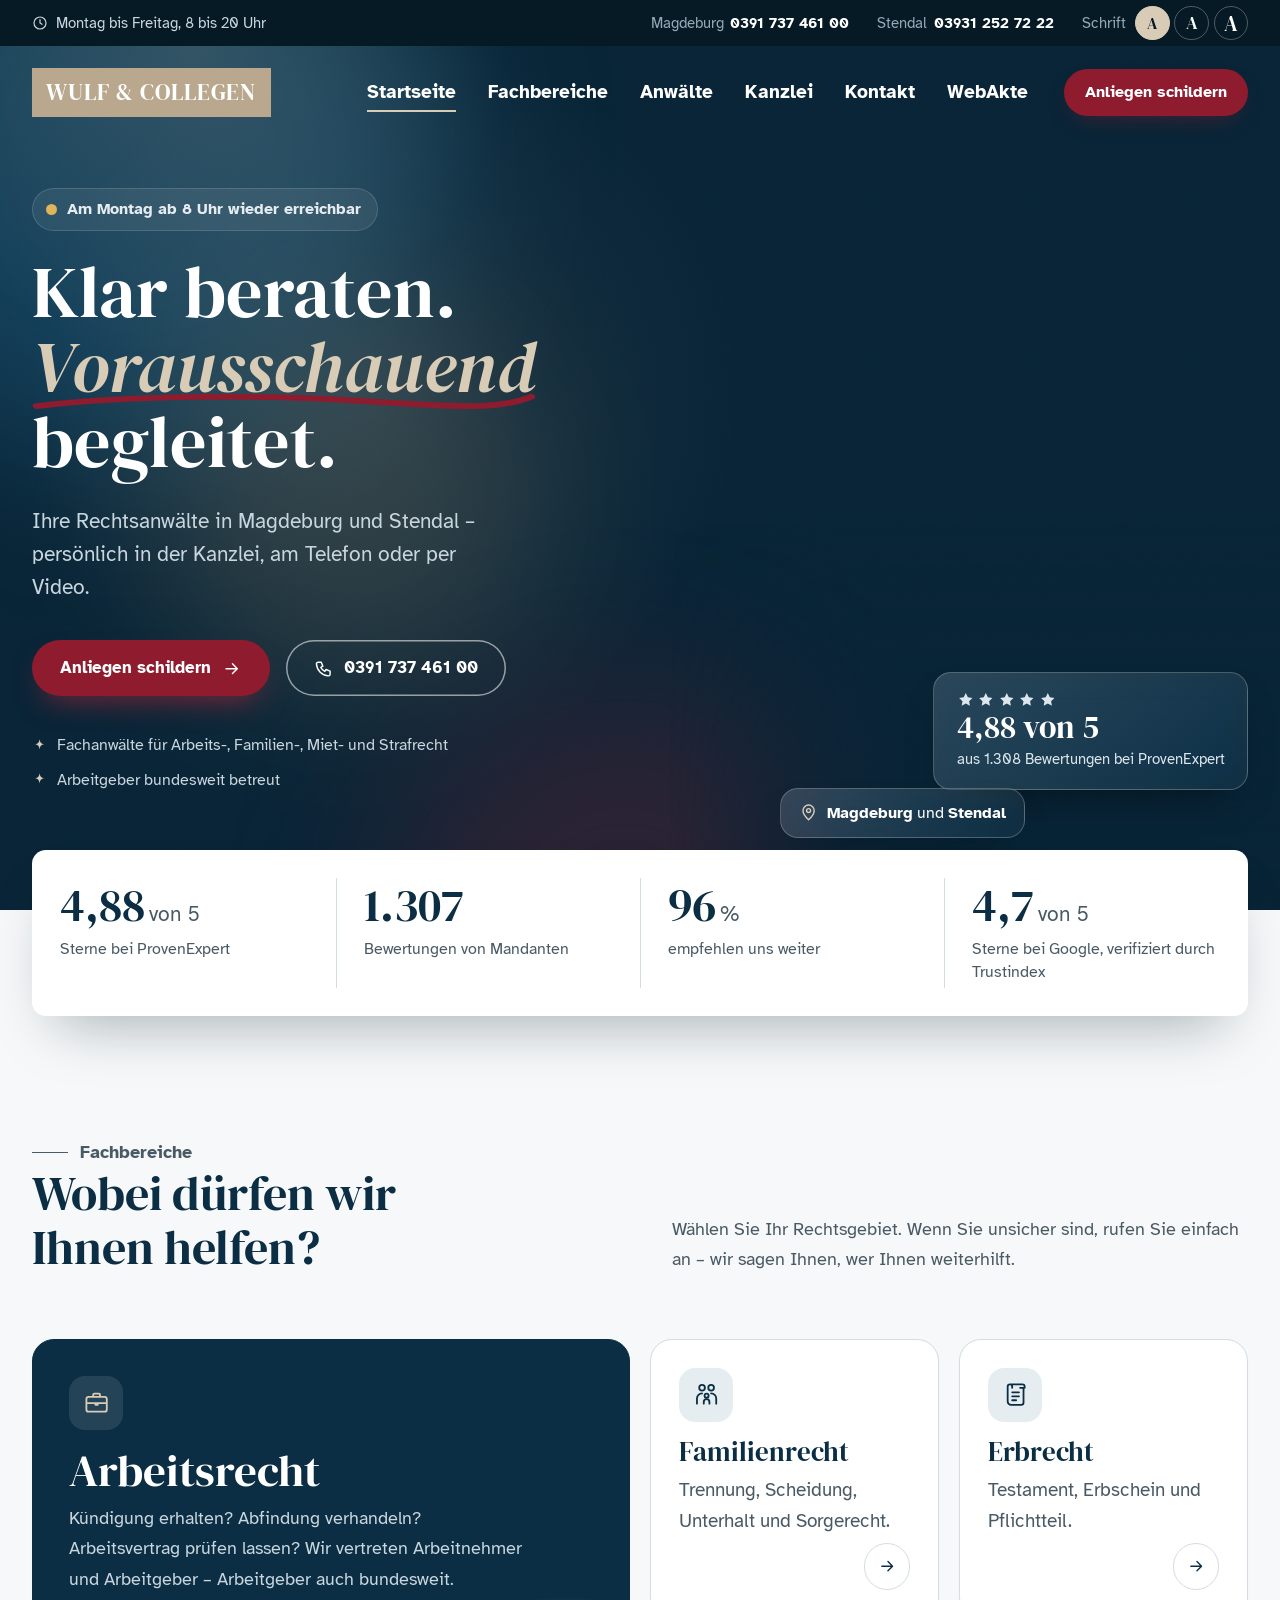
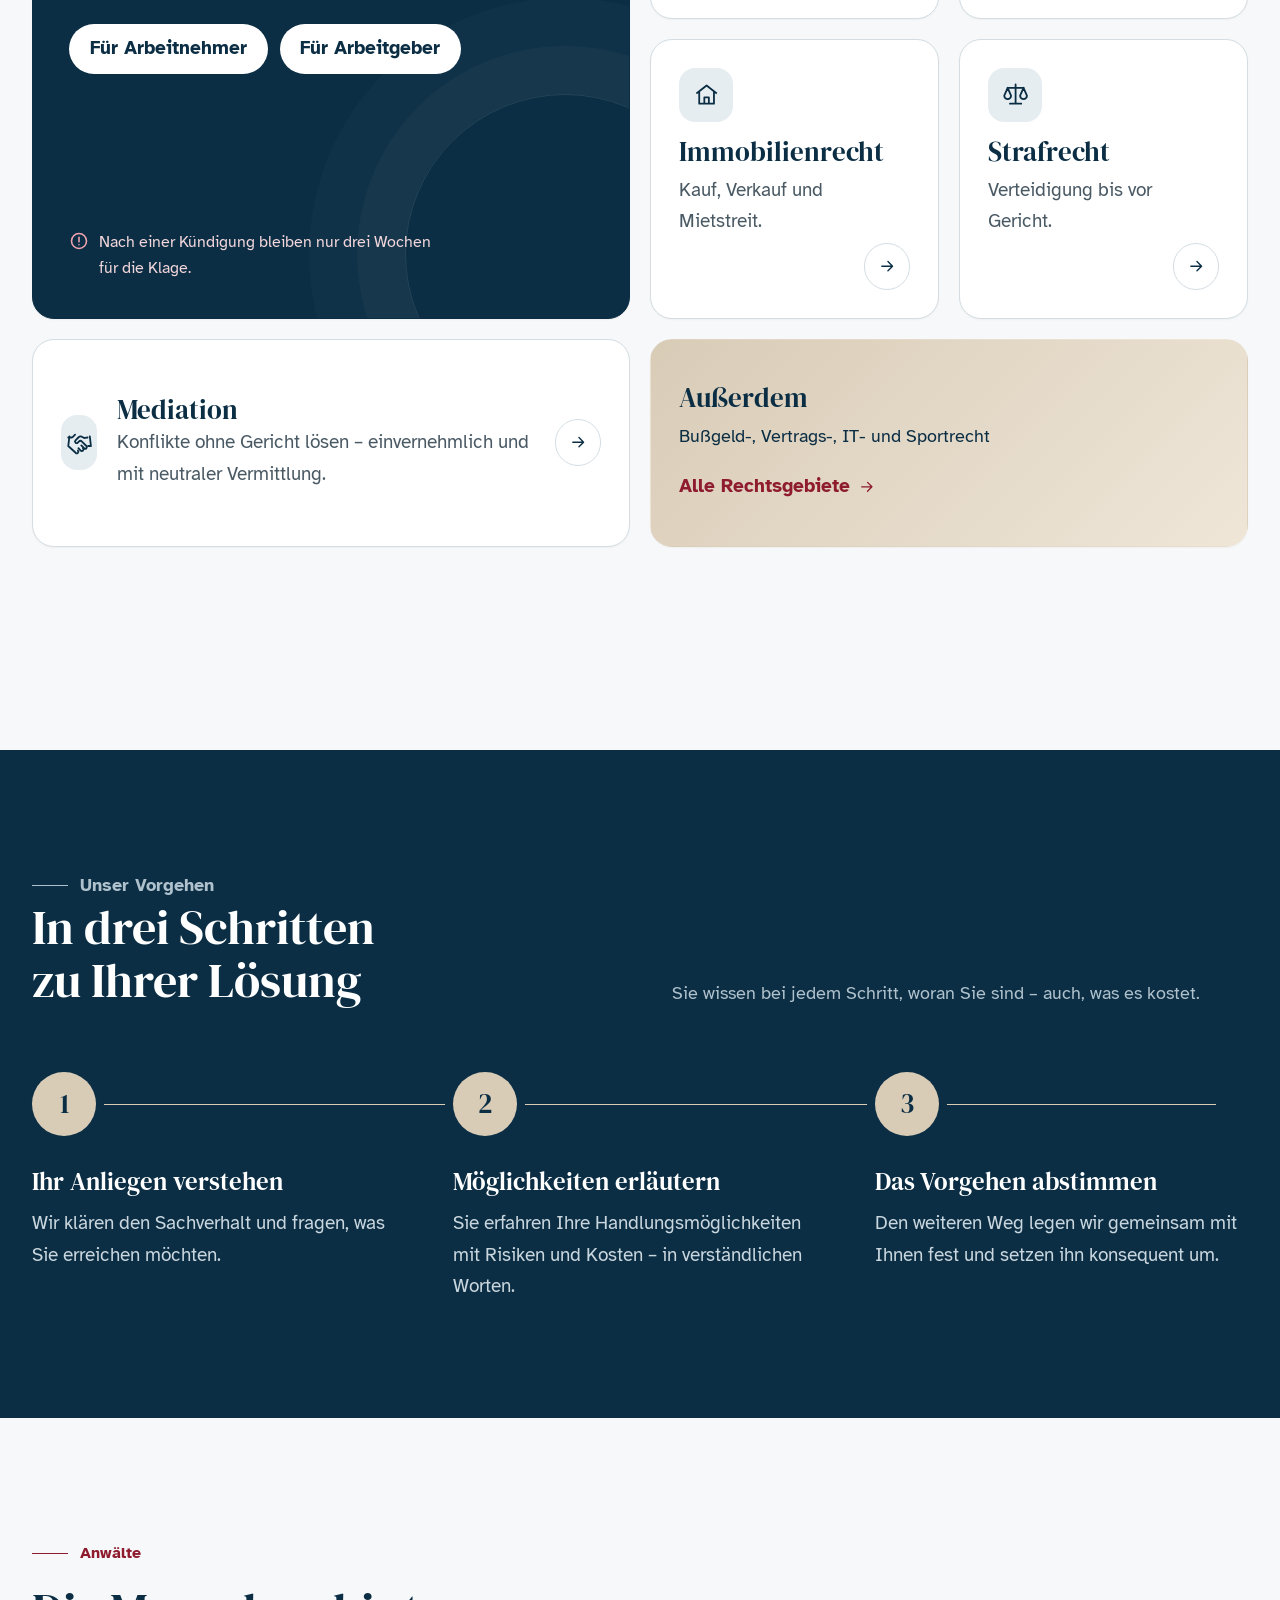
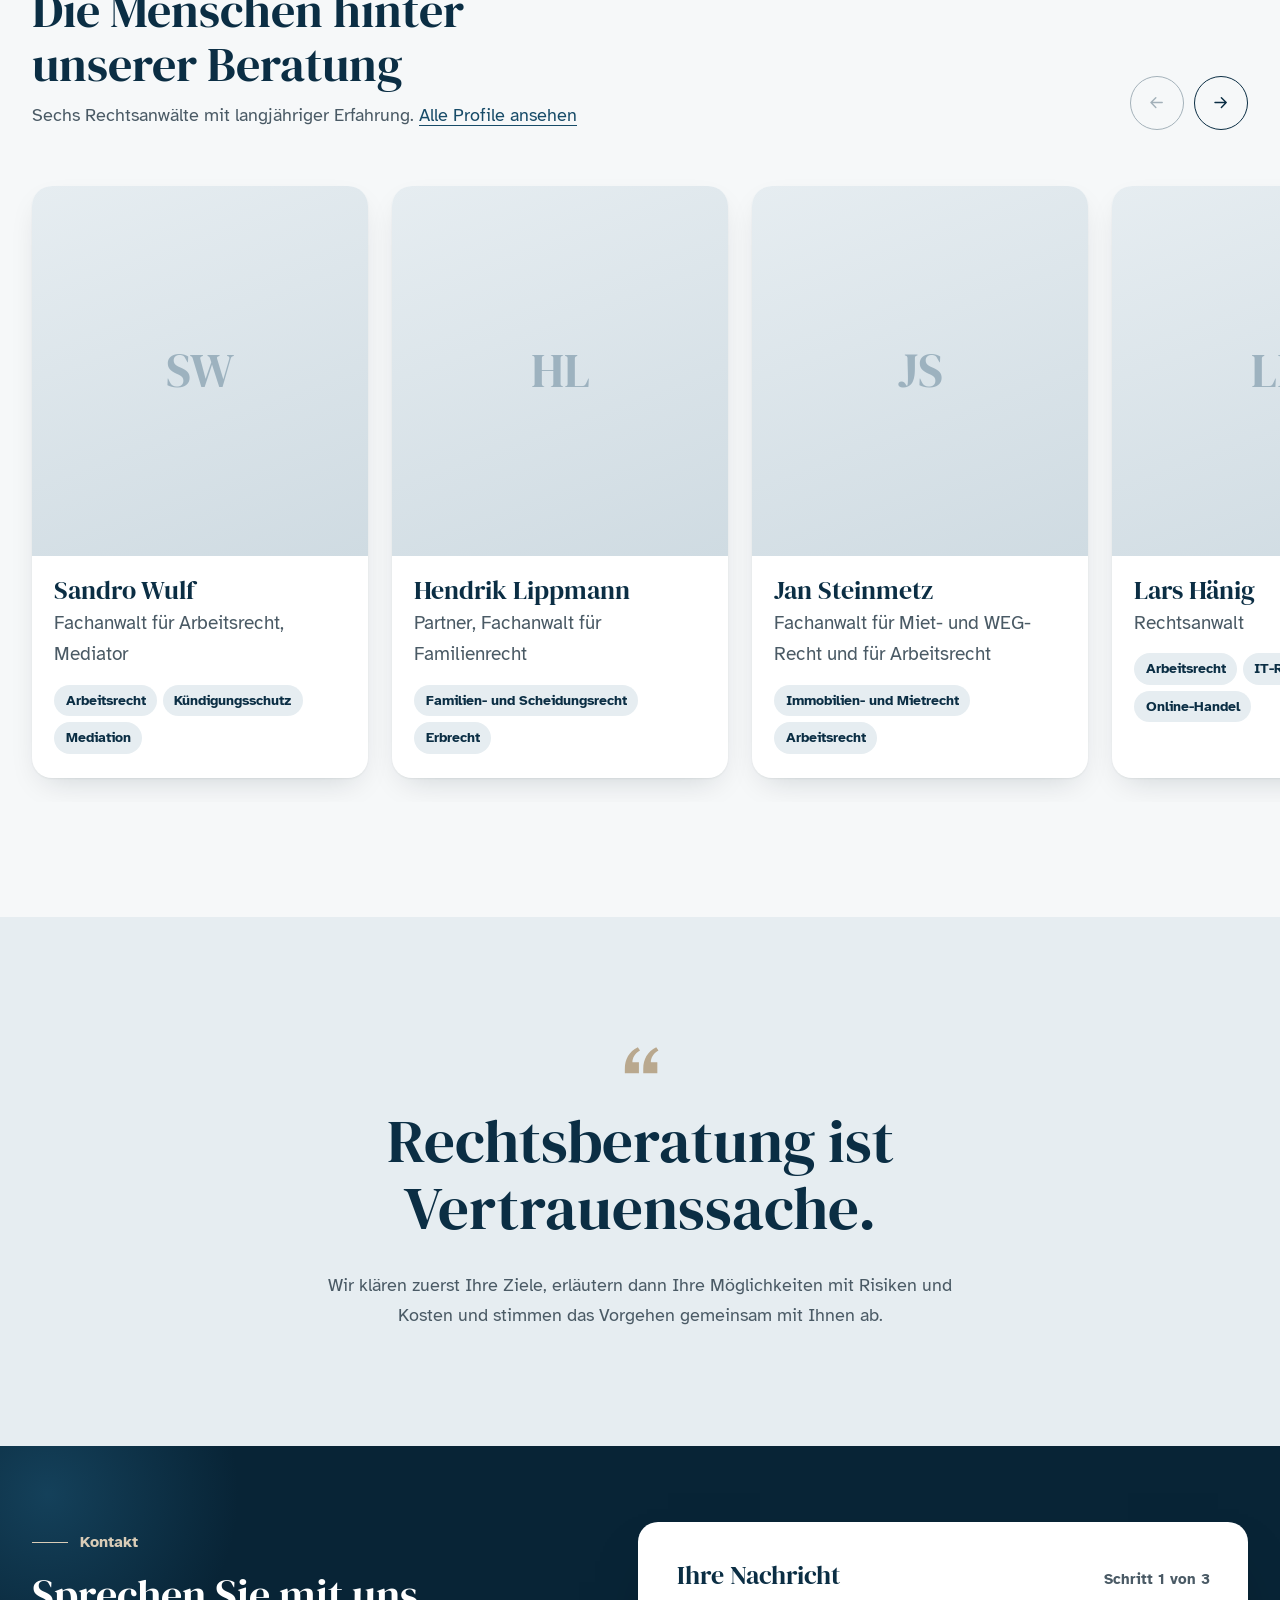
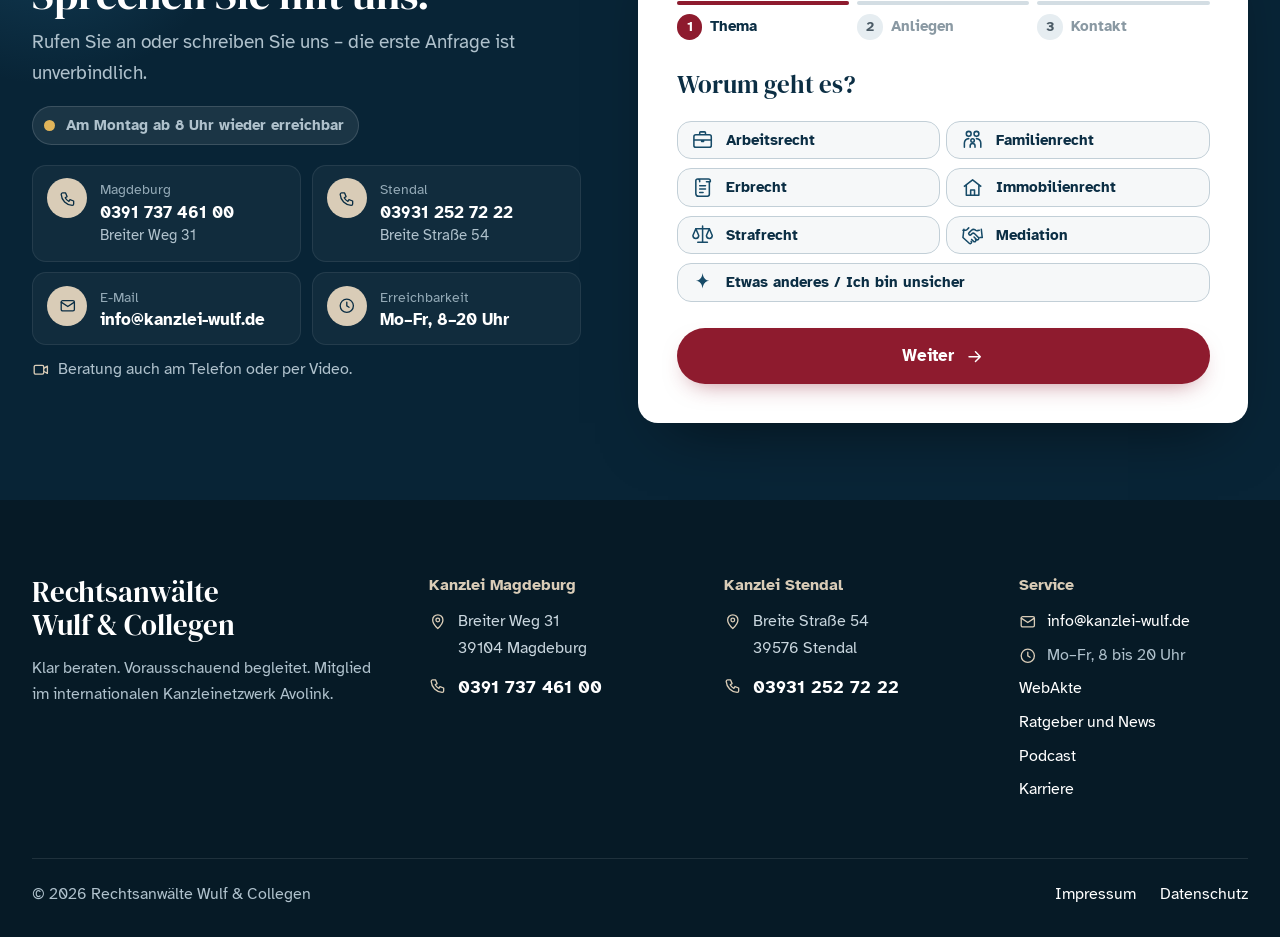
==== commit 9d21a3a8: "Team-Karussell (Variante D) auf der Startseite, Ablauf: Linie zeichnet sich, Schritte gleiten von li" ====
--- a/index.html
+++ b/index.html
@@ -10,7 +10,7 @@
   <link rel="preconnect" href="https://fonts.googleapis.com">
   <link rel="preconnect" href="https://fonts.gstatic.com" crossorigin>
   <link href="https://fonts.googleapis.com/css2?family=Atkinson+Hyperlegible:wght@400;700&family=DM+Serif+Display:ital@0;1&family=DM+Serif+Text&display=swap" rel="stylesheet">
-  <link rel="stylesheet" href="css/styles.css?v=202611251149">
+  <link rel="stylesheet" href="css/styles.css?v=202611251157">
   <script>document.documentElement.classList.add('js');try{var s=localStorage.getItem('wulf-size');if(s)document.documentElement.setAttribute('data-size',s)}catch(e){}</script>
 </head>
 <body>
@@ -202,28 +202,32 @@
         <div class="process" data-inview>
           <span class="process__track" aria-hidden="true"><span></span></span>
           <ol class="process__list">
-            <li class="reveal" style="--d:.2s"><h3>Ihr Anliegen verstehen</h3><p>Wir klären den Sachverhalt und fragen, was Sie erreichen möchten.</p></li>
-            <li class="reveal" style="--d:.5s"><h3>Möglichkeiten erläutern</h3><p>Sie erfahren Ihre Handlungsmöglichkeiten mit Risiken und Kosten – in verständlichen Worten.</p></li>
-            <li class="reveal" style="--d:.8s"><h3>Das Vorgehen abstimmen</h3><p>Den weiteren Weg legen wir gemeinsam mit Ihnen fest und setzen ihn konsequent um.</p></li>
+            <li style="--d:.25s"><h3>Ihr Anliegen verstehen</h3><p>Wir klären den Sachverhalt und fragen, was Sie erreichen möchten.</p></li>
+            <li style="--d:1.05s"><h3>Möglichkeiten erläutern</h3><p>Sie erfahren Ihre Handlungsmöglichkeiten mit Risiken und Kosten – in verständlichen Worten.</p></li>
+            <li style="--d:1.85s"><h3>Das Vorgehen abstimmen</h3><p>Den weiteren Weg legen wir gemeinsam mit Ihnen fest und setzen ihn konsequent um.</p></li>
           </ol>
         </div>
       </div>
     </section>
 
-    <!-- ===================== TEAM ===================== -->
+    <!-- ===================== TEAM (Karussell) ===================== -->
     <section class="section" id="anwaelte">
       <div class="wrap">
-        <div class="section__head">
-          <div><p class="kicker reveal">Anwälte</p><h2 class="reveal" style="--d:.1s">Die Menschen hinter unserer Beratung</h2></div>
-          <p class="reveal" style="--d:.2s">Sechs Rechtsanwälte mit langjähriger Erfahrung. <a href="anwaelte.html">Alle Profile ansehen</a></p>
-        </div>
-        <ul class="team">
-          <li class="member reveal"><a href="anwaelte.html#sandro-wulf" data-tilt><div class="member__photo" data-initials="SW"><img loading="lazy" onerror="this.remove()" src="https://kanzlei-wulf.de/wp-content/uploads/2023/02/Wulf-und-Collegen_Mitarbeiterportraits-12_3840x2160-scaled.jpg" alt=""><span class="member__more">Profil ansehen <svg><use href="#i-arrow"/></svg></span></div><h3>Sandro Wulf</h3><p>Fachanwalt für Arbeitsrecht, Mediator</p></a></li>
-          <li class="member reveal" style="--d:.1s"><a href="anwaelte.html#hendrik-lippmann" data-tilt><div class="member__photo" data-initials="HL"><img loading="lazy" onerror="this.remove()" src="https://kanzlei-wulf.de/wp-content/uploads/2023/02/Wulf-und-Collegen_Mitarbeiterportraits-16-scaled.jpg" alt=""><span class="member__more">Profil ansehen <svg><use href="#i-arrow"/></svg></span></div><h3>Hendrik Lippmann</h3><p>Partner, Fachanwalt für Familienrecht</p></a></li>
-          <li class="member reveal" style="--d:.2s"><a href="anwaelte.html#jan-steinmetz" data-tilt><div class="member__photo" data-initials="JS"><img loading="lazy" onerror="this.remove()" src="https://kanzlei-wulf.de/wp-content/uploads/2023/02/Wulf-und-Collegen_Mitarbeiterportraits-7-scaled.jpg" alt=""><span class="member__more">Profil ansehen <svg><use href="#i-arrow"/></svg></span></div><h3>Jan Steinmetz</h3><p>Fachanwalt für Miet- und Wohnungseigentumsrecht und für Arbeitsrecht</p></a></li>
-          <li class="member reveal"><a href="anwaelte.html#lars-haenig" data-tilt><div class="member__photo" data-initials="LH"><img loading="lazy" onerror="this.remove()" src="https://kanzlei-wulf.de/wp-content/uploads/2023/02/Wulf-und-Collegen_Mitarbeiterportraits-15_3840x2160-scaled.jpg" alt=""><span class="member__more">Profil ansehen <svg><use href="#i-arrow"/></svg></span></div><h3>Lars Hänig</h3><p>Arbeitsrecht, IT-Recht und Online-Handel</p></a></li>
-          <li class="member reveal" style="--d:.1s"><a href="anwaelte.html#maximilian-scholze" data-tilt><div class="member__photo" data-initials="MS"><img loading="lazy" onerror="this.remove()" src="https://kanzlei-wulf.de/wp-content/uploads/2023/04/Wulf-und-Collegen_Mitarbeiterportraits-9-scaled.jpg" alt=""><span class="member__more">Profil ansehen <svg><use href="#i-arrow"/></svg></span></div><h3>Maximilian Scholze</h3><p>Fachanwalt für Strafrecht</p></a></li>
-          <li class="member reveal" style="--d:.2s"><a href="anwaelte.html#sebastian-weise" data-tilt><div class="member__photo" data-initials="SW"><img loading="lazy" onerror="this.remove()" src="https://kanzlei-wulf.de/wp-content/uploads/2025/03/Herr_Weise_Hintergrund-scaled.jpg" alt=""><span class="member__more">Profil ansehen <svg><use href="#i-arrow"/></svg></span></div><h3>Sebastian Weise</h3><p>Rechtsanwalt, Familienrecht</p></a></li>
+        <div class="vd__head">
+          <div>
+            <p class="kicker reveal">Anwälte</p>
+            <h2 class="reveal" style="--d:.1s">Die Menschen hinter unserer Beratung</h2>
+            <p class="reveal" style="--d:.2s">Sechs Rechtsanwälte mit langjähriger Erfahrung. <a href="anwaelte.html">Alle Profile ansehen</a></p>
+          </div>
+          <div class="vd__nav reveal" style="--d:.3s"><button type="button" class="vd__prev" aria-label="Vorheriger Anwalt"><svg class="ico ico--flip"><use href="#i-arrow"/></svg></button><button type="button" class="vd__next" aria-label="Nächster Anwalt"><svg class="ico"><use href="#i-arrow"/></svg></button></div>
+        </div>
+        <ul class="vd vd--home" tabindex="0" data-inview aria-label="Anwälte, seitlich blättern">
+          <li class="vd__card"><a href="anwaelte.html#sandro-wulf"><div class="vd__photo" data-initials="SW"><img loading="lazy" onerror="this.remove()" src="https://kanzlei-wulf.de/wp-content/uploads/2023/02/Wulf-und-Collegen_Mitarbeiterportraits-12_3840x2160-scaled.jpg" alt=""></div><div class="vd__body"><h3>Sandro Wulf</h3><p>Fachanwalt für Arbeitsrecht, Mediator</p><span class="vd__tags"><span>Arbeitsrecht</span><span>Kündigungsschutz</span><span>Mediation</span></span></div></a></li>
+          <li class="vd__card"><a href="anwaelte.html#hendrik-lippmann"><div class="vd__photo" data-initials="HL"><img loading="lazy" onerror="this.remove()" src="https://kanzlei-wulf.de/wp-content/uploads/2023/02/Wulf-und-Collegen_Mitarbeiterportraits-16-scaled.jpg" alt=""></div><div class="vd__body"><h3>Hendrik Lippmann</h3><p>Partner, Fachanwalt für Familienrecht</p><span class="vd__tags"><span>Familien- und Scheidungsrecht</span><span>Erbrecht</span></span></div></a></li>
+          <li class="vd__card"><a href="anwaelte.html#jan-steinmetz"><div class="vd__photo" data-initials="JS"><img loading="lazy" onerror="this.remove()" src="https://kanzlei-wulf.de/wp-content/uploads/2023/02/Wulf-und-Collegen_Mitarbeiterportraits-7-scaled.jpg" alt=""></div><div class="vd__body"><h3>Jan Steinmetz</h3><p>Fachanwalt für Miet- und WEG-Recht und für Arbeitsrecht</p><span class="vd__tags"><span>Immobilien- und Mietrecht</span><span>Arbeitsrecht</span></span></div></a></li>
+          <li class="vd__card"><a href="anwaelte.html#lars-haenig"><div class="vd__photo" data-initials="LH"><img loading="lazy" onerror="this.remove()" src="https://kanzlei-wulf.de/wp-content/uploads/2023/02/Wulf-und-Collegen_Mitarbeiterportraits-15_3840x2160-scaled.jpg" alt=""></div><div class="vd__body"><h3>Lars Hänig</h3><p>Rechtsanwalt</p><span class="vd__tags"><span>Arbeitsrecht</span><span>IT-Recht</span><span>Online-Handel</span></span></div></a></li>
+          <li class="vd__card"><a href="anwaelte.html#maximilian-scholze"><div class="vd__photo" data-initials="MS"><img loading="lazy" onerror="this.remove()" src="https://kanzlei-wulf.de/wp-content/uploads/2023/04/Wulf-und-Collegen_Mitarbeiterportraits-9-scaled.jpg" alt=""></div><div class="vd__body"><h3>Maximilian Scholze</h3><p>Fachanwalt für Strafrecht</p><span class="vd__tags"><span>Strafrecht</span><span>Bußgeldrecht</span><span>Kündigungsschutz</span></span></div></a></li>
+          <li class="vd__card"><a href="anwaelte.html#sebastian-weise"><div class="vd__photo" data-initials="SW"><img loading="lazy" onerror="this.remove()" src="https://kanzlei-wulf.de/wp-content/uploads/2025/03/Herr_Weise_Hintergrund-scaled.jpg" alt=""></div><div class="vd__body"><h3>Sebastian Weise</h3><p>Rechtsanwalt</p><span class="vd__tags"><span>Familienrecht</span></span></div></a></li>
         </ul>
       </div>
     </section>
@@ -401,6 +405,6 @@
     <a href="tel:+4939312527222"><span>Stendal</span><strong>Anrufen</strong></a>
   </div>
 
-  <script src="js/main.js?v=202611251149"></script>
+  <script src="js/main.js?v=202611251157"></script>
 </body>
 </html>
--- a/css/styles.css
+++ b/css/styles.css
@@ -999,3 +999,32 @@
 .vb__item:hover .vb__cap, .vb__item:focus-visible .vb__cap, .vb:not(:hover) .vb__item:first-child .vb__cap { opacity: 1; transition-delay: .2s; }
 .vb__item:not(:hover) .vb__cap strong { font-size: 1.5rem; }
 @media (max-width: 900px) { .vb__cap { opacity: 1; } }
+
+/* ---------- Ablauf: Linie zeichnet sich, Schritte gleiten von links ein ---------- */
+.process__track { background: transparent; }
+.process__track span { transition: transform 2.4s cubic-bezier(.45,.05,.35,1) .15s; }
+.js .process__list li { opacity: 0; transform: translateX(-70px); filter: blur(4px); transition: opacity .9s var(--ease-out), transform 1.1s var(--ease-out), filter .9s var(--ease-out); transition-delay: var(--d, 0s); }
+.js .process.is-in .process__list li { opacity: 1; transform: none; filter: none; }
+.js .process__list li::before { transform: scale(0) rotate(-90deg); transition: transform .8s cubic-bezier(.34,1.56,.64,1); transition-delay: var(--d, 0s); }
+.js .process.is-in .process__list li::before { transform: none; }
+@media (prefers-reduced-motion: reduce) {
+  .js .process__list li { opacity: 1; transform: none; filter: none; }
+  .js .process__list li::before { transform: none; }
+  .process__track span { transform: none !important; }
+}
+
+/* ---------- Team-Karussell auf der Startseite ---------- */
+.vd__head { display: flex; justify-content: space-between; align-items: flex-end; gap: 2rem; margin-bottom: clamp(2rem, 4vw, 3rem); }
+.vd__head h2 { margin-bottom: .5rem; }
+.vd__head p:not(.kicker) { color: var(--muted); margin: 0; font-size: 1.15rem; }
+.vd__nav button:disabled { opacity: .35; cursor: default; background: transparent; color: var(--navy); }
+.vd--home .vd__card { flex-basis: min(21rem, 80vw); }
+.js .vd--home .vd__card { opacity: 0; transform: translateX(80px); transition: opacity .9s var(--ease-out), transform 1.1s var(--ease-out); }
+.js .vd--home.is-in .vd__card { opacity: 1; transform: none; }
+.js .vd--home.is-in .vd__card:nth-child(2) { transition-delay: .1s; }
+.js .vd--home.is-in .vd__card:nth-child(3) { transition-delay: .2s; }
+.js .vd--home.is-in .vd__card:nth-child(4) { transition-delay: .3s; }
+.js .vd--home.is-in .vd__card:nth-child(5) { transition-delay: .4s; }
+.js .vd--home.is-in .vd__card:nth-child(6) { transition-delay: .5s; }
+@media (prefers-reduced-motion: reduce) { .js .vd--home .vd__card { opacity: 1; transform: none; } }
+@media (max-width: 900px) { .vd__head { flex-direction: column; align-items: flex-start; } }
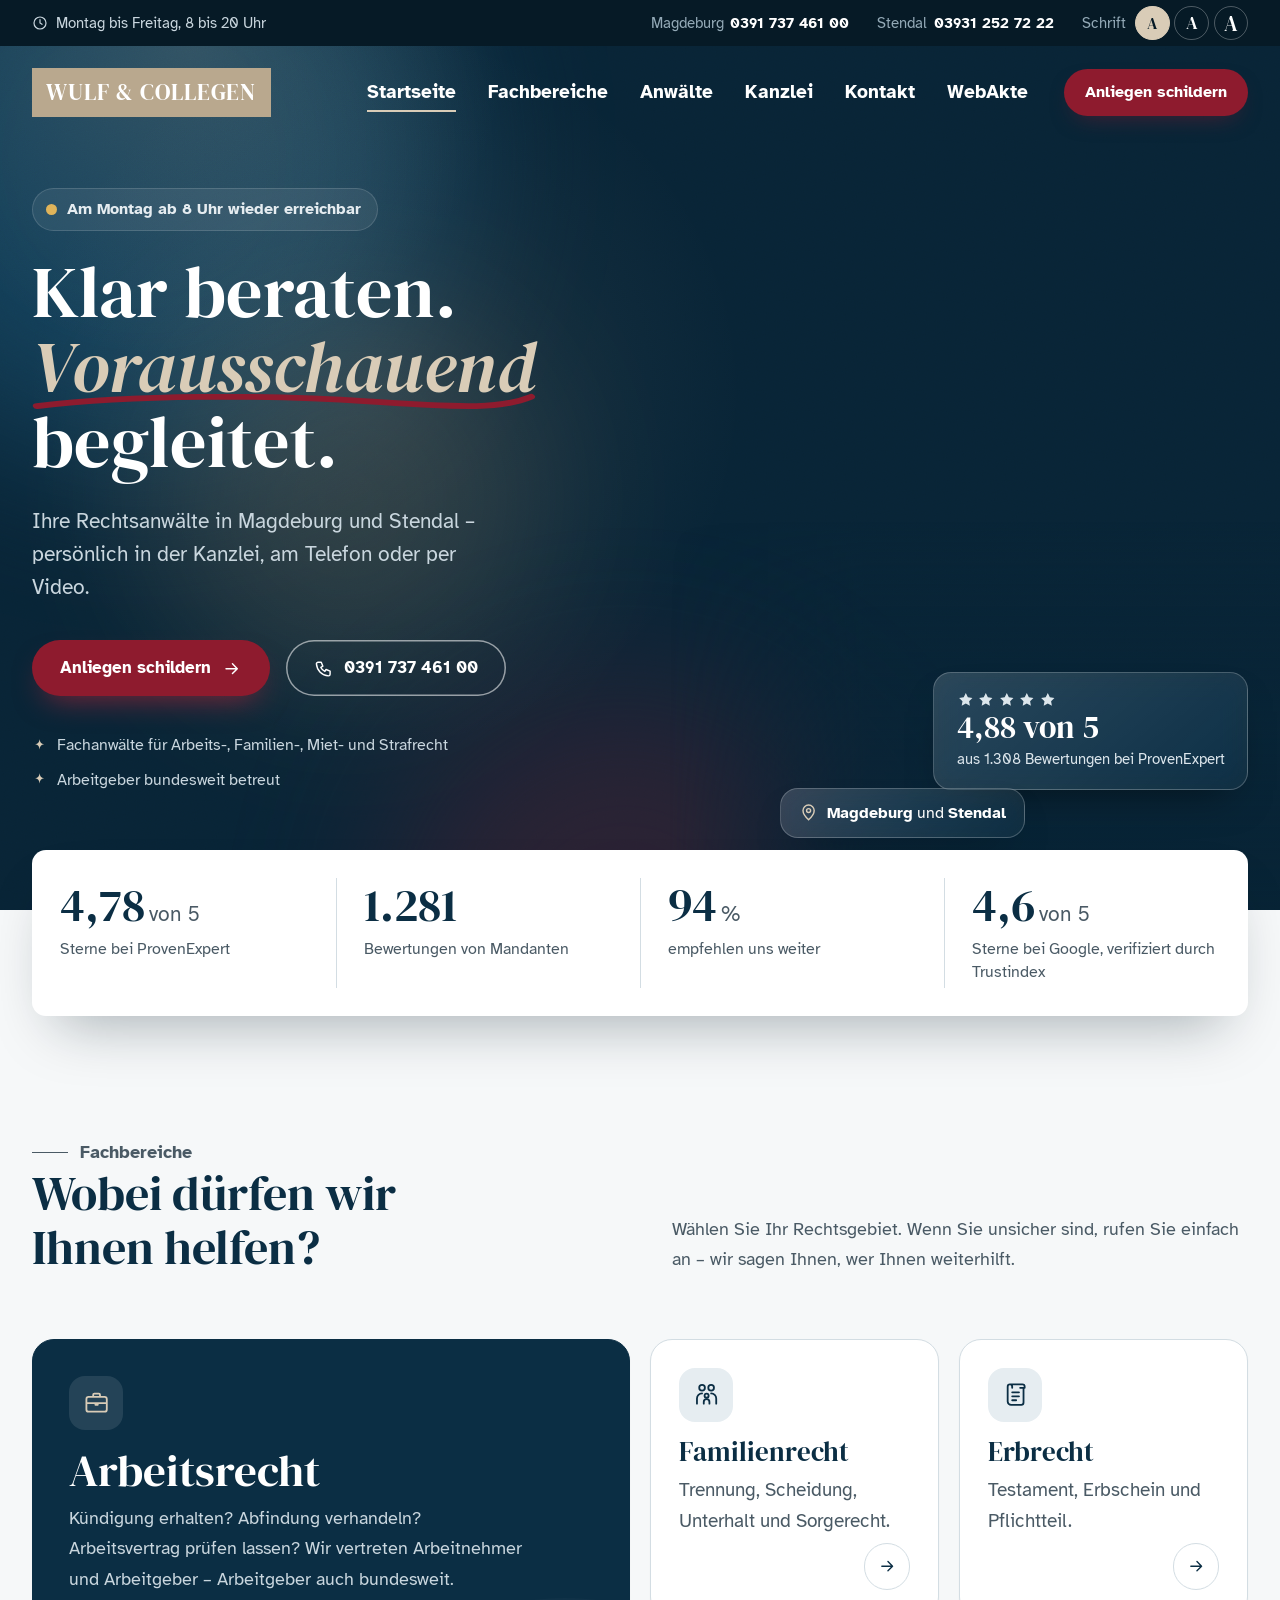
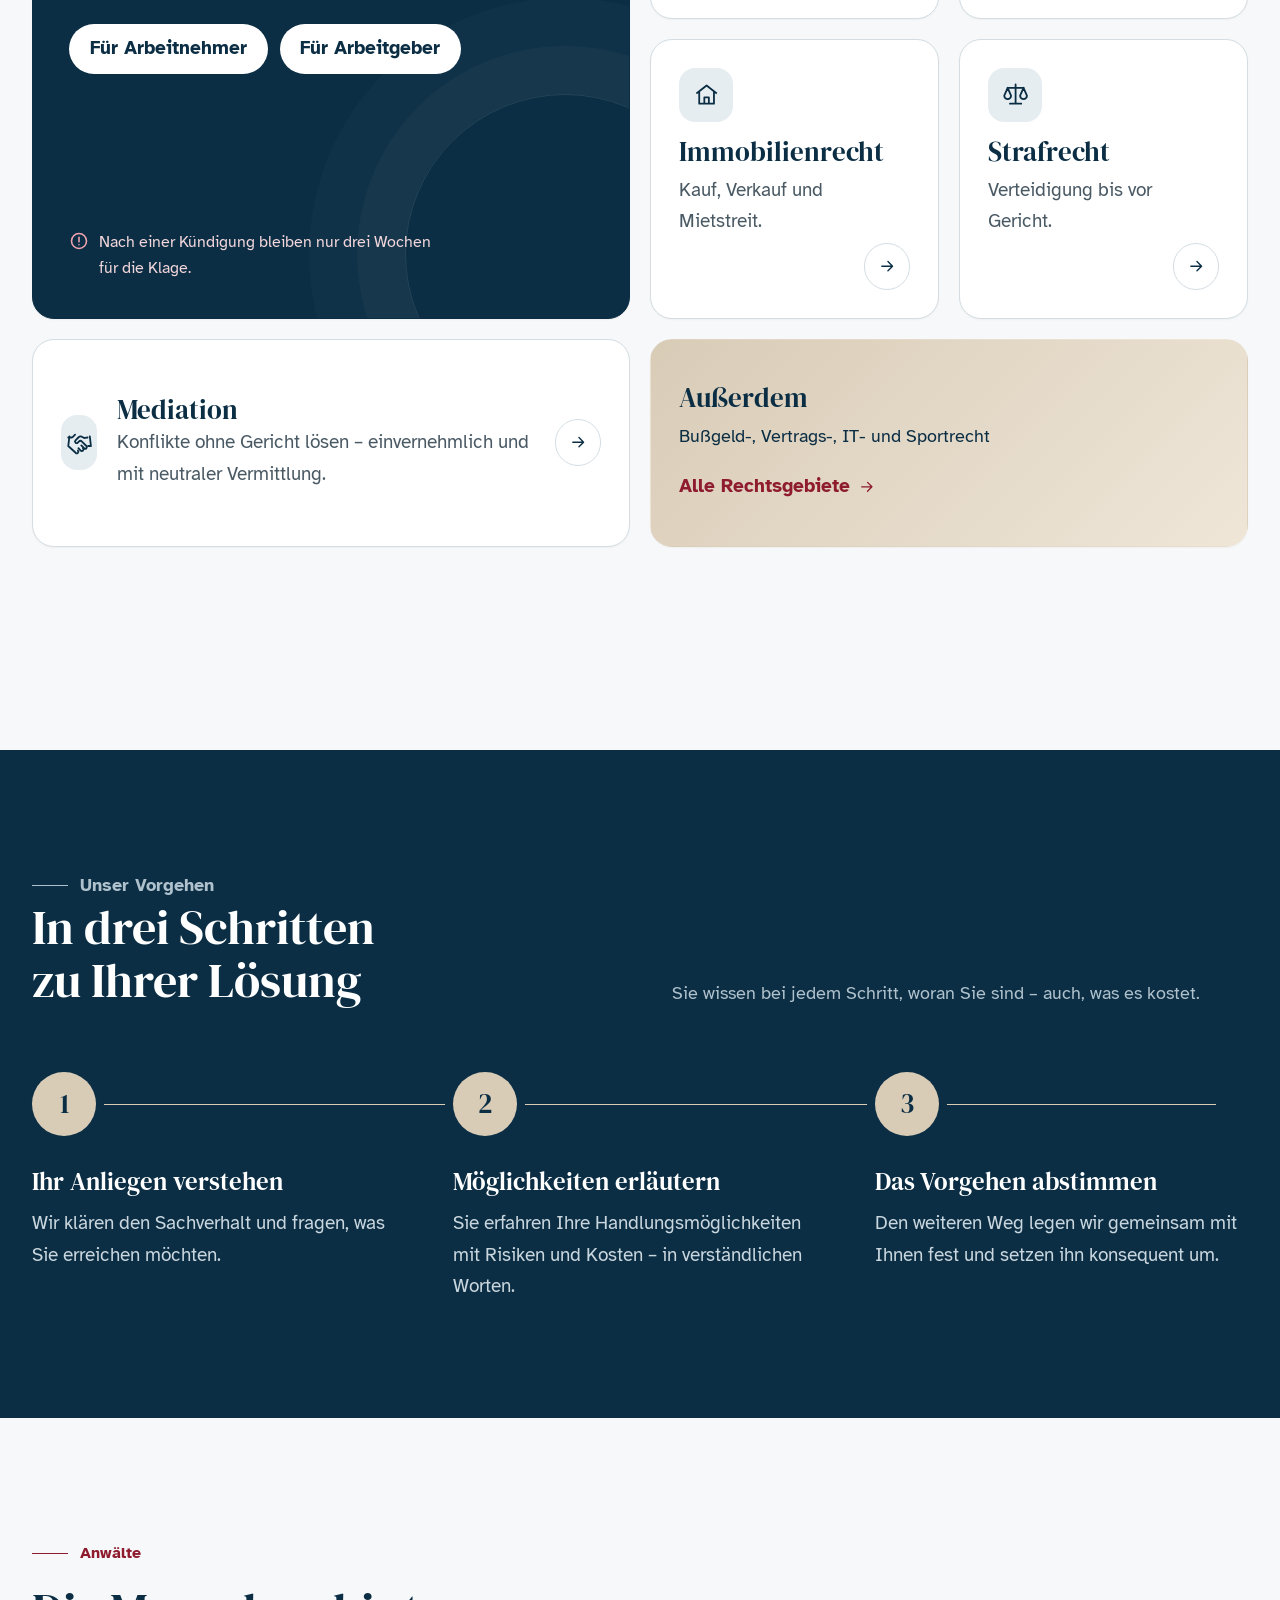
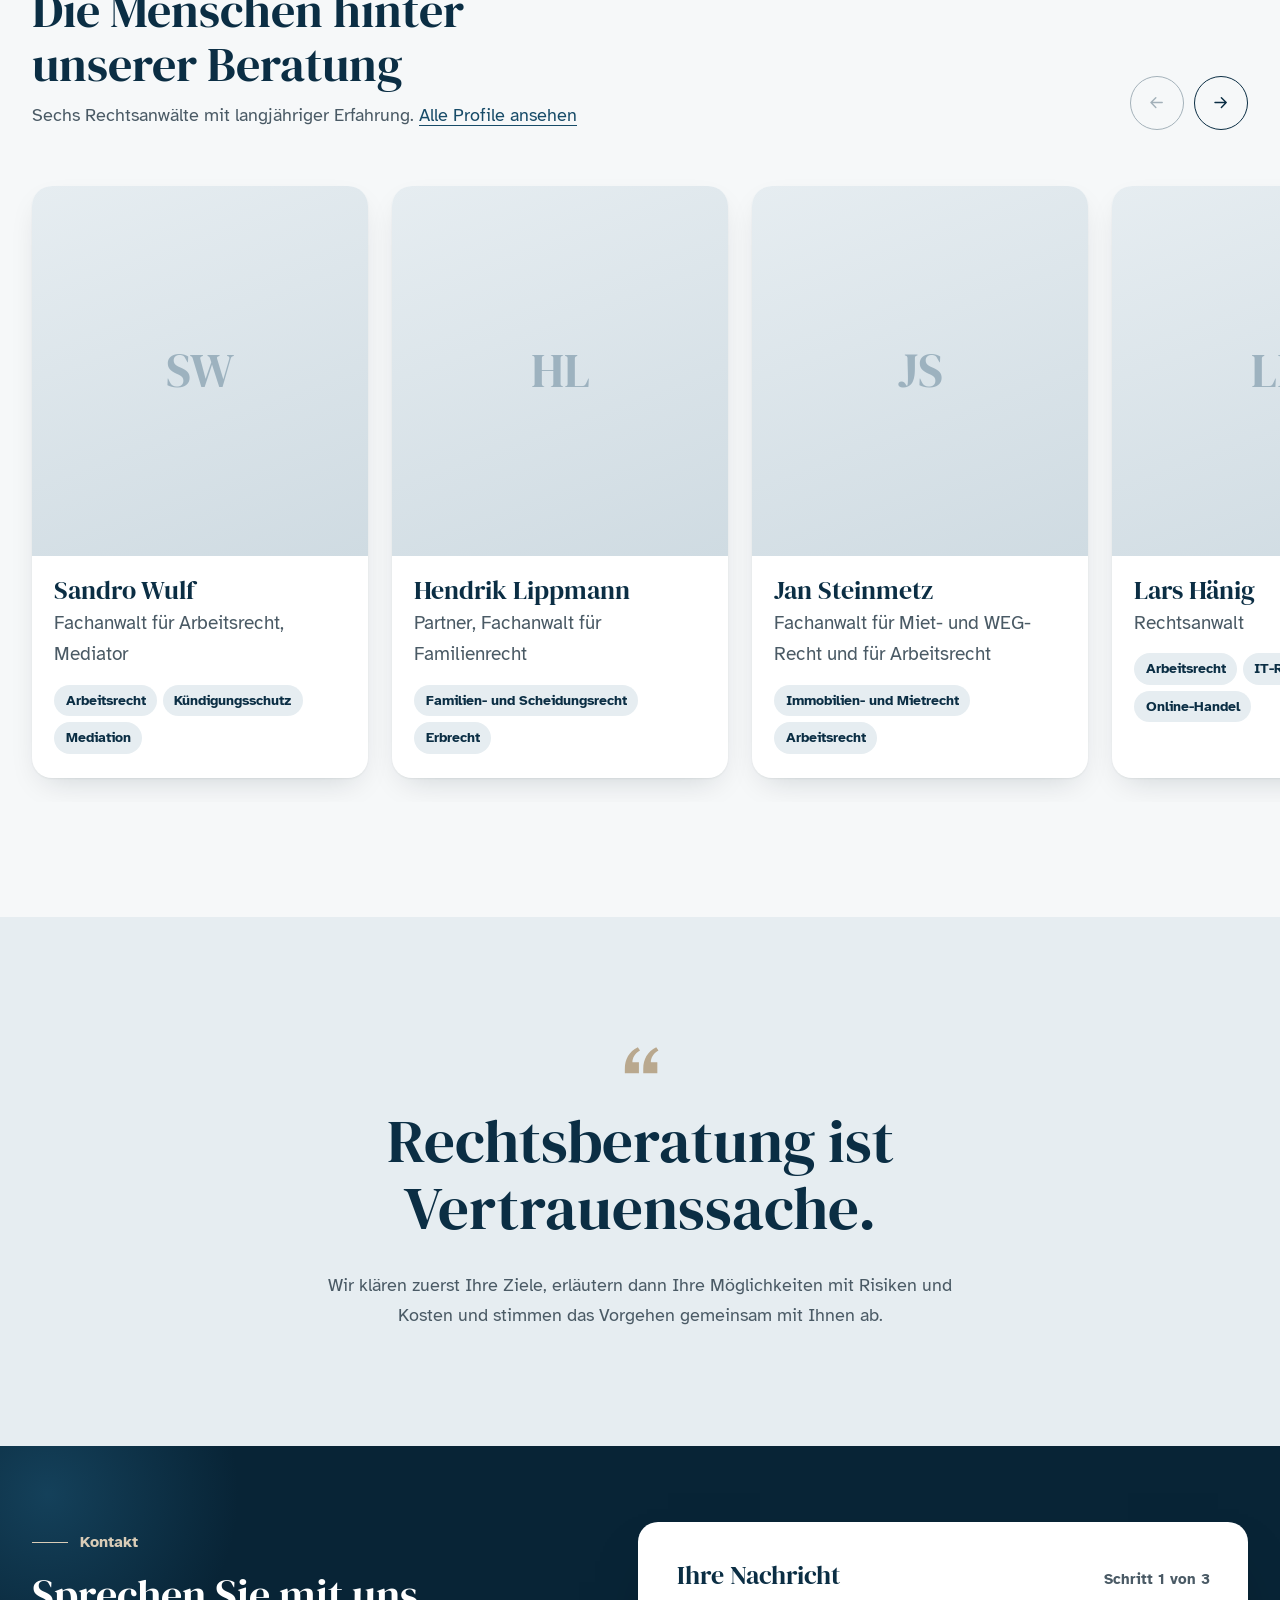
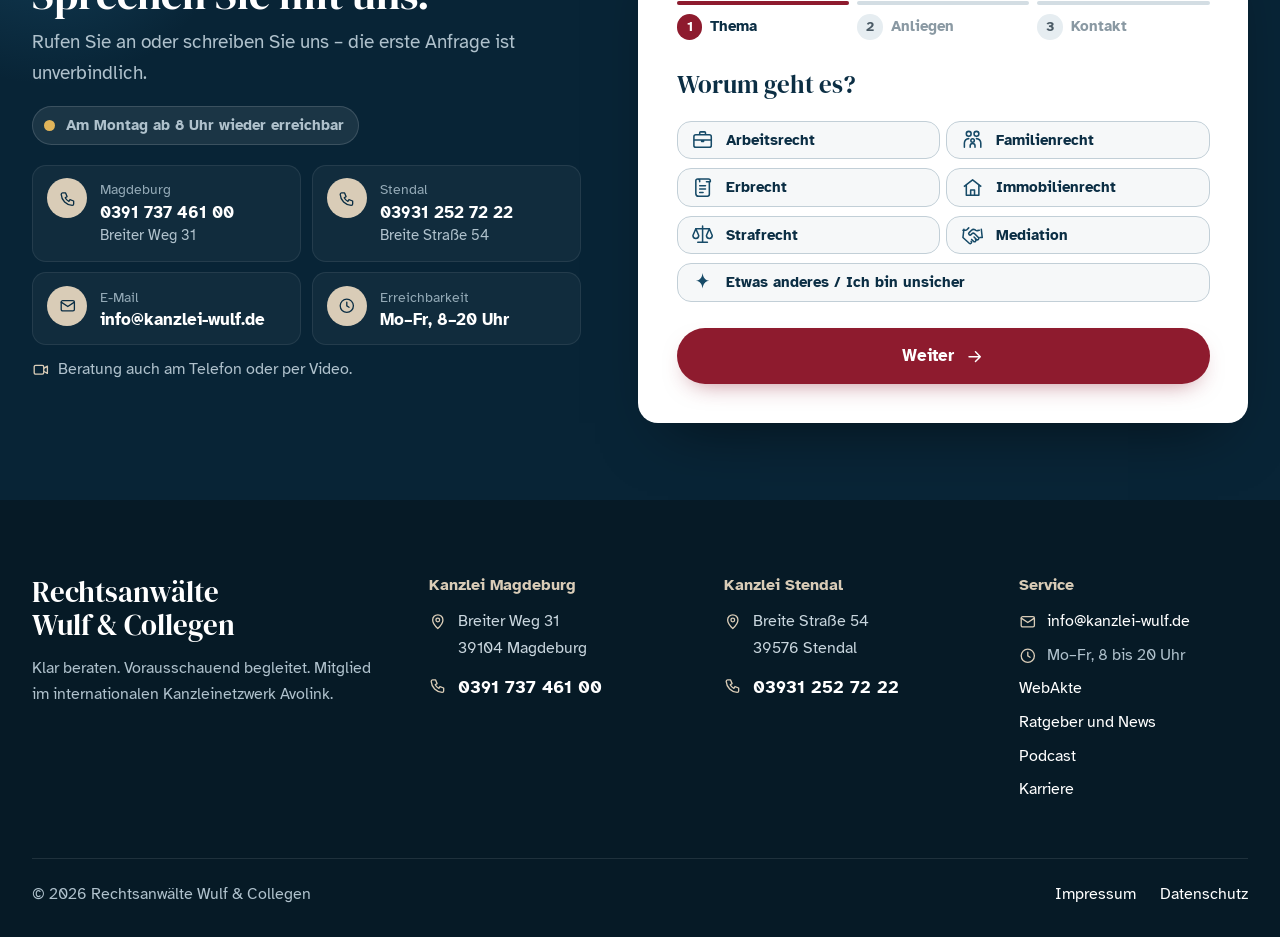
==== commit 6b00ab16: "Team-Karussell: mit dem Mausrad blättern Co-Authored-By: Claude Opus 5.5 <noreply@anthropic.com> Cla" ====
--- a/index.html
+++ b/index.html
@@ -10,7 +10,7 @@
   <link rel="preconnect" href="https://fonts.googleapis.com">
   <link rel="preconnect" href="https://fonts.gstatic.com" crossorigin>
   <link href="https://fonts.googleapis.com/css2?family=Atkinson+Hyperlegible:wght@400;700&family=DM+Serif+Display:ital@0;1&family=DM+Serif+Text&display=swap" rel="stylesheet">
-  <link rel="stylesheet" href="css/styles.css?v=202611251157">
+  <link rel="stylesheet" href="css/styles.css?v=202611251205">
   <script>document.documentElement.classList.add('js');try{var s=localStorage.getItem('wulf-size');if(s)document.documentElement.setAttribute('data-size',s)}catch(e){}</script>
 </head>
 <body>
@@ -405,6 +405,6 @@
     <a href="tel:+4939312527222"><span>Stendal</span><strong>Anrufen</strong></a>
   </div>
 
-  <script src="js/main.js?v=202611251157"></script>
+  <script src="js/main.js?v=202611251205"></script>
 </body>
 </html>
--- a/css/styles.css
+++ b/css/styles.css
@@ -1028,3 +1028,4 @@
 .js .vd--home.is-in .vd__card:nth-child(6) { transition-delay: .5s; }
 @media (prefers-reduced-motion: reduce) { .js .vd--home .vd__card { opacity: 1; transform: none; } }
 @media (max-width: 900px) { .vd__head { flex-direction: column; align-items: flex-start; } }
+.vd__card:last-child { scroll-snap-align: end; }
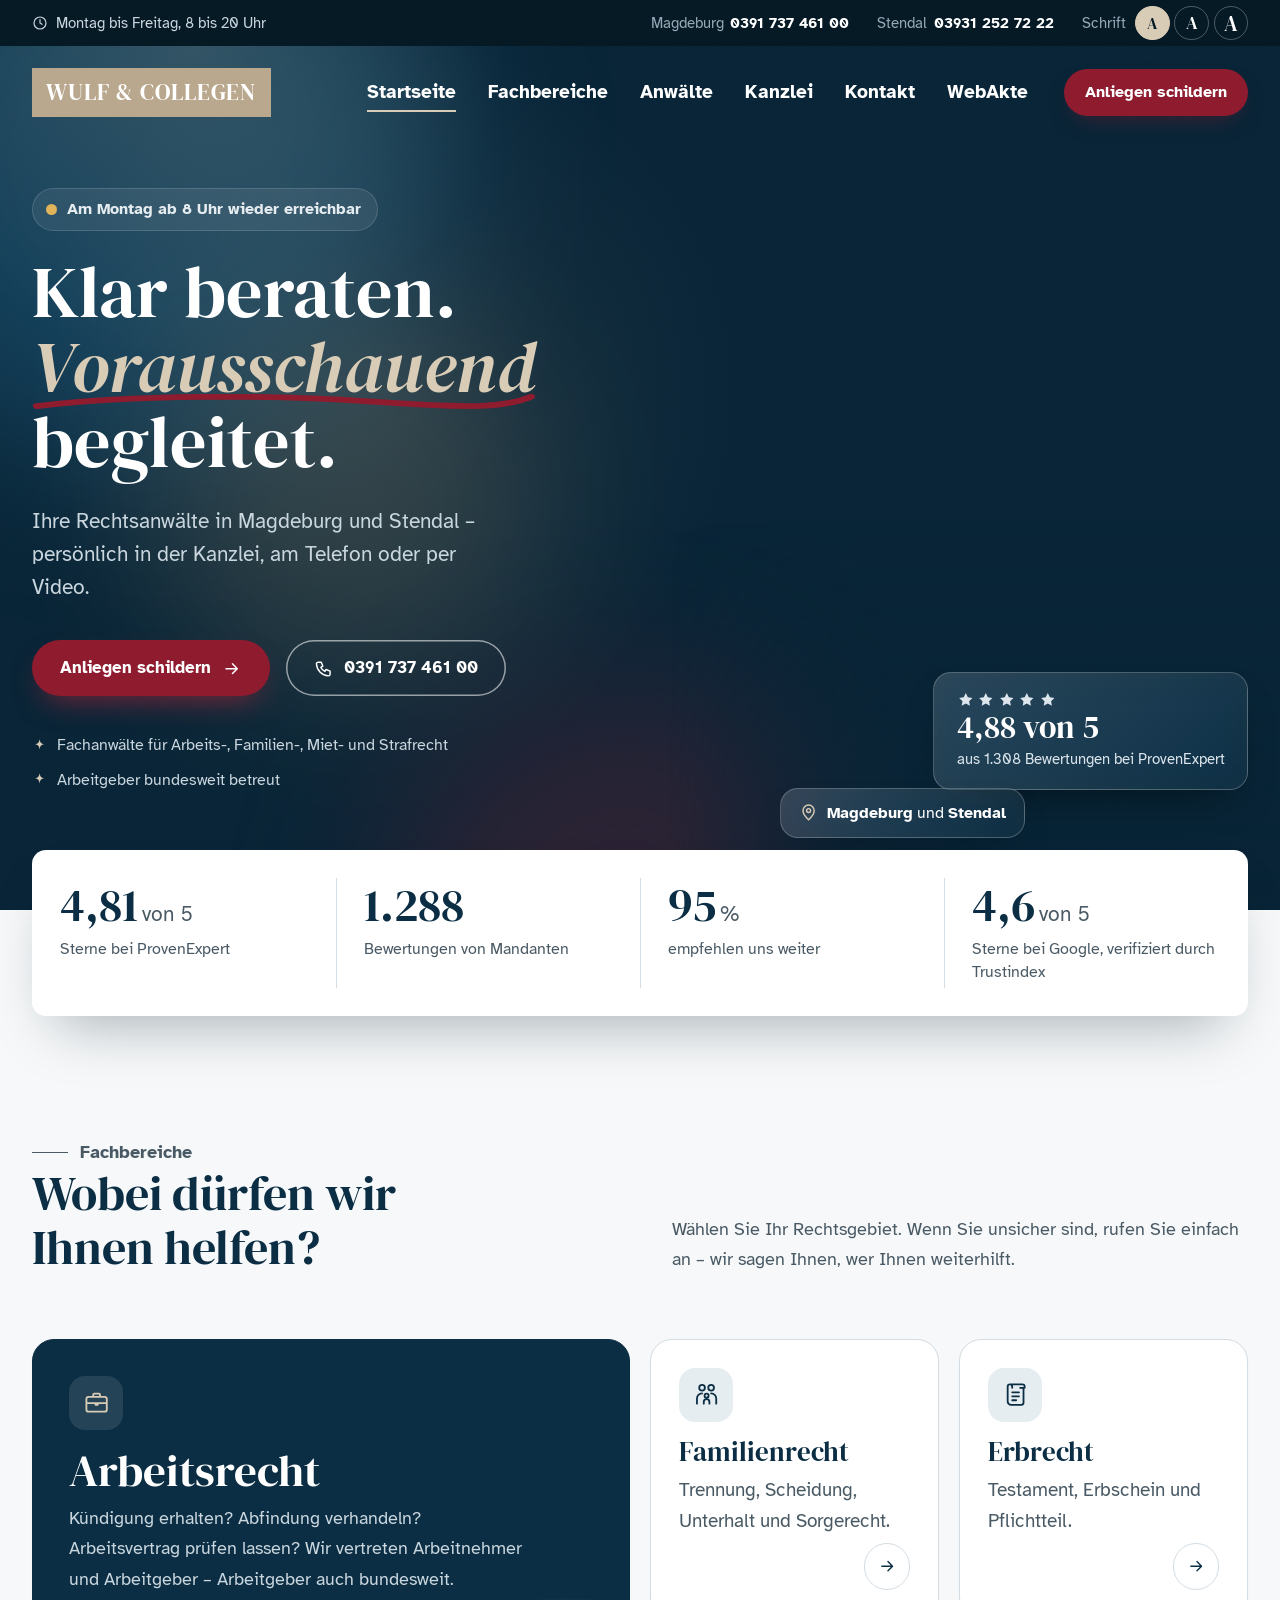
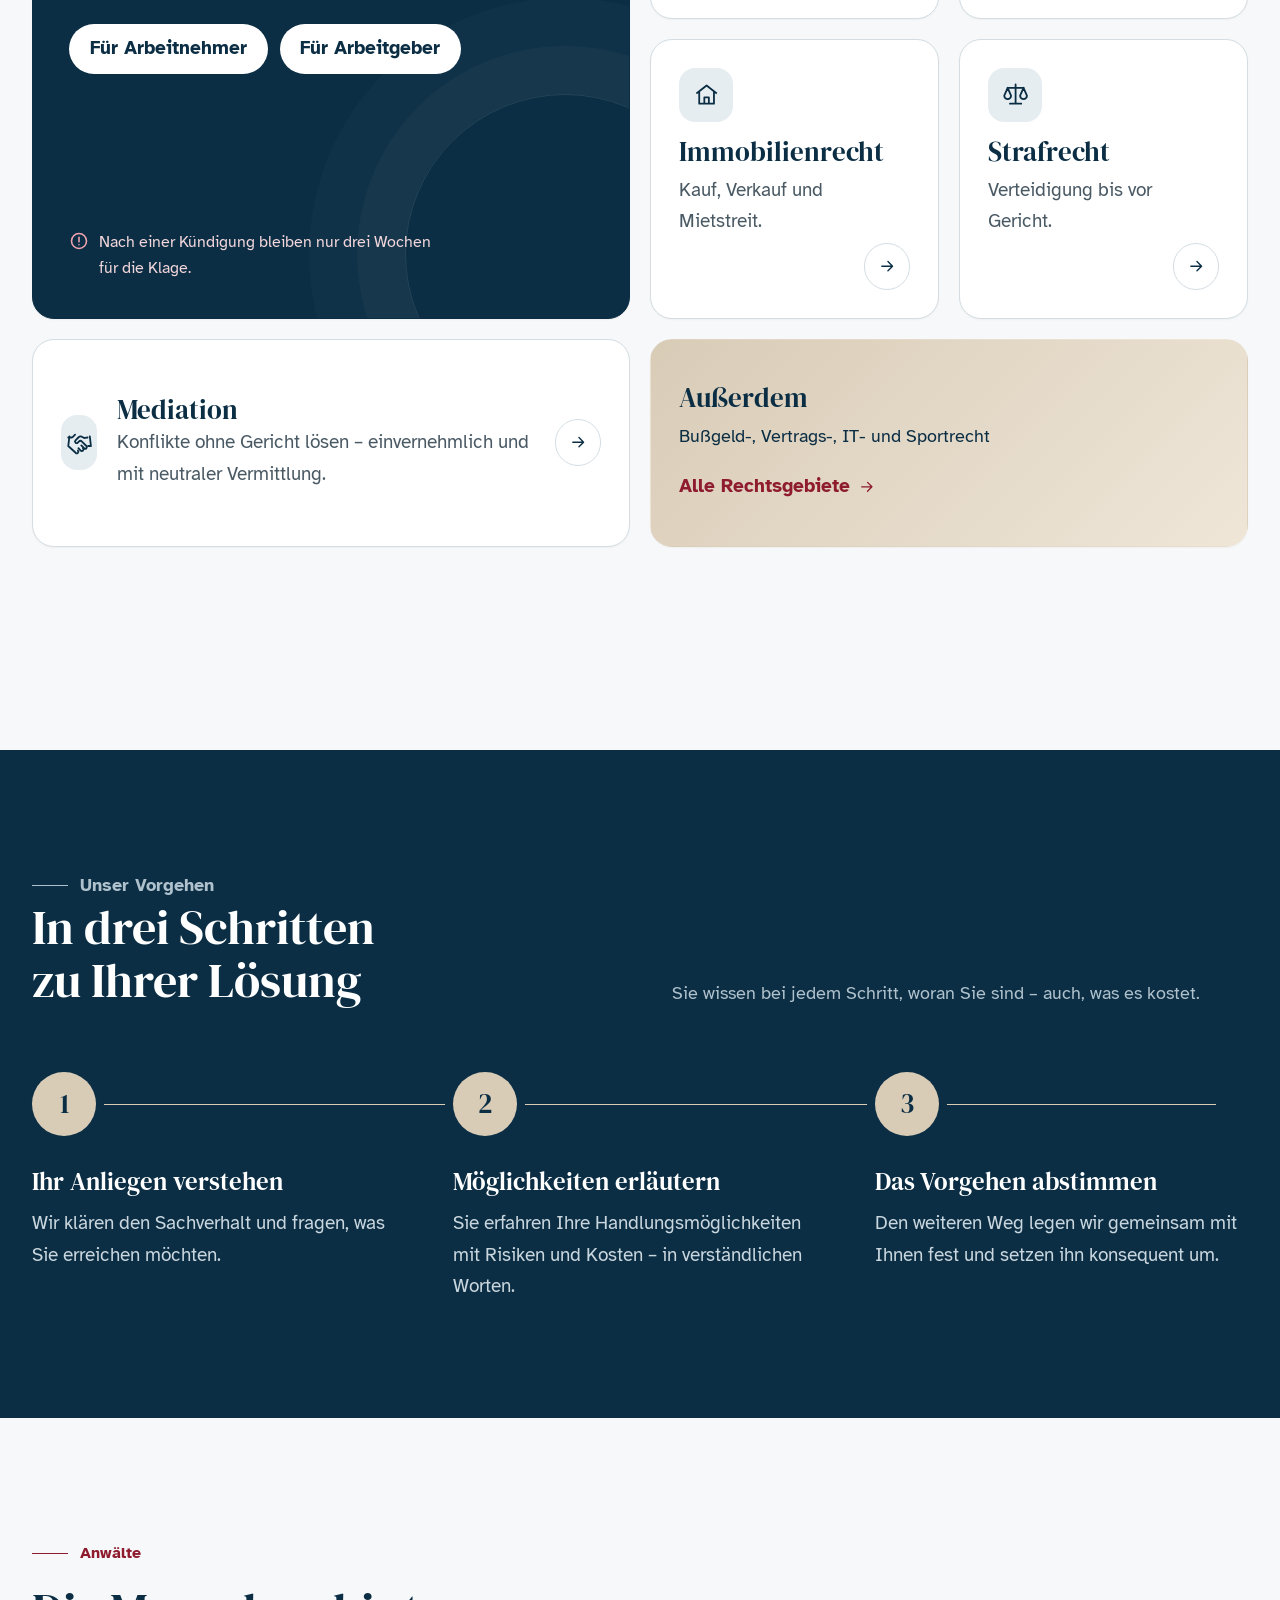
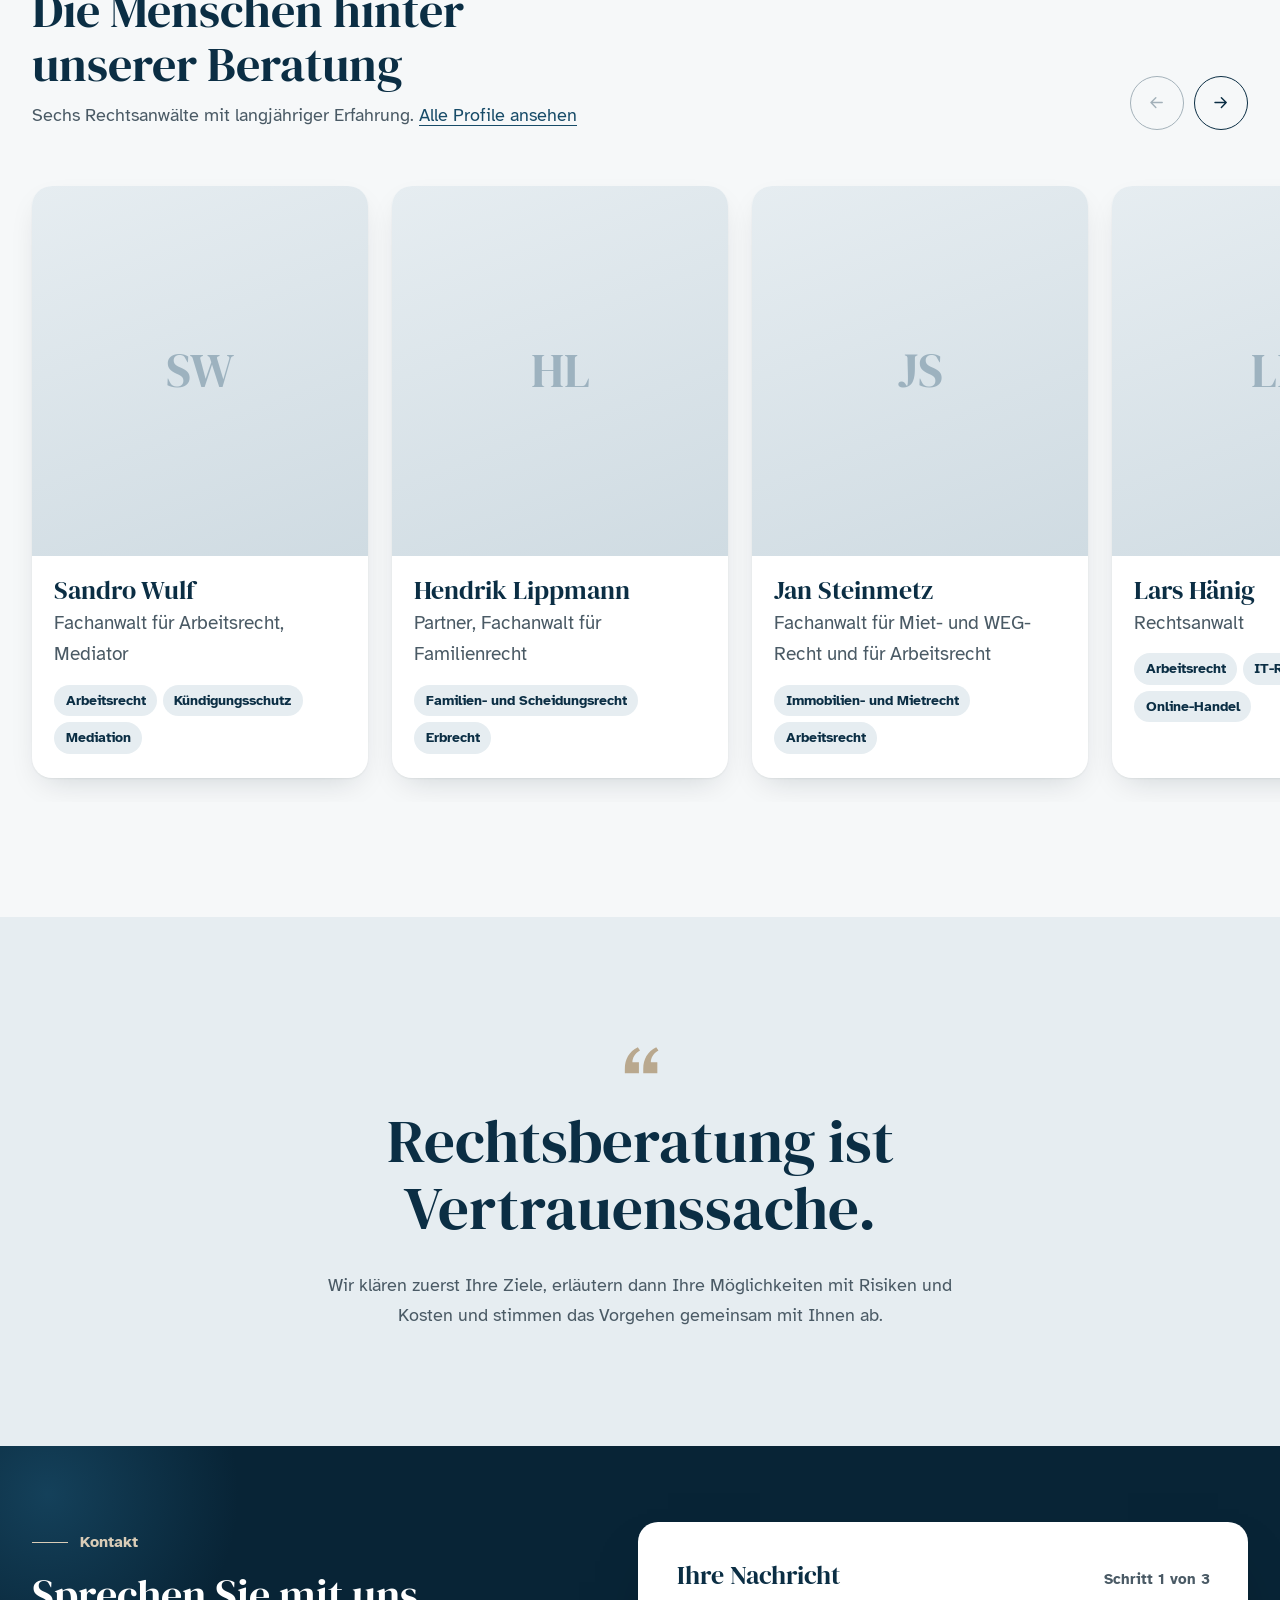
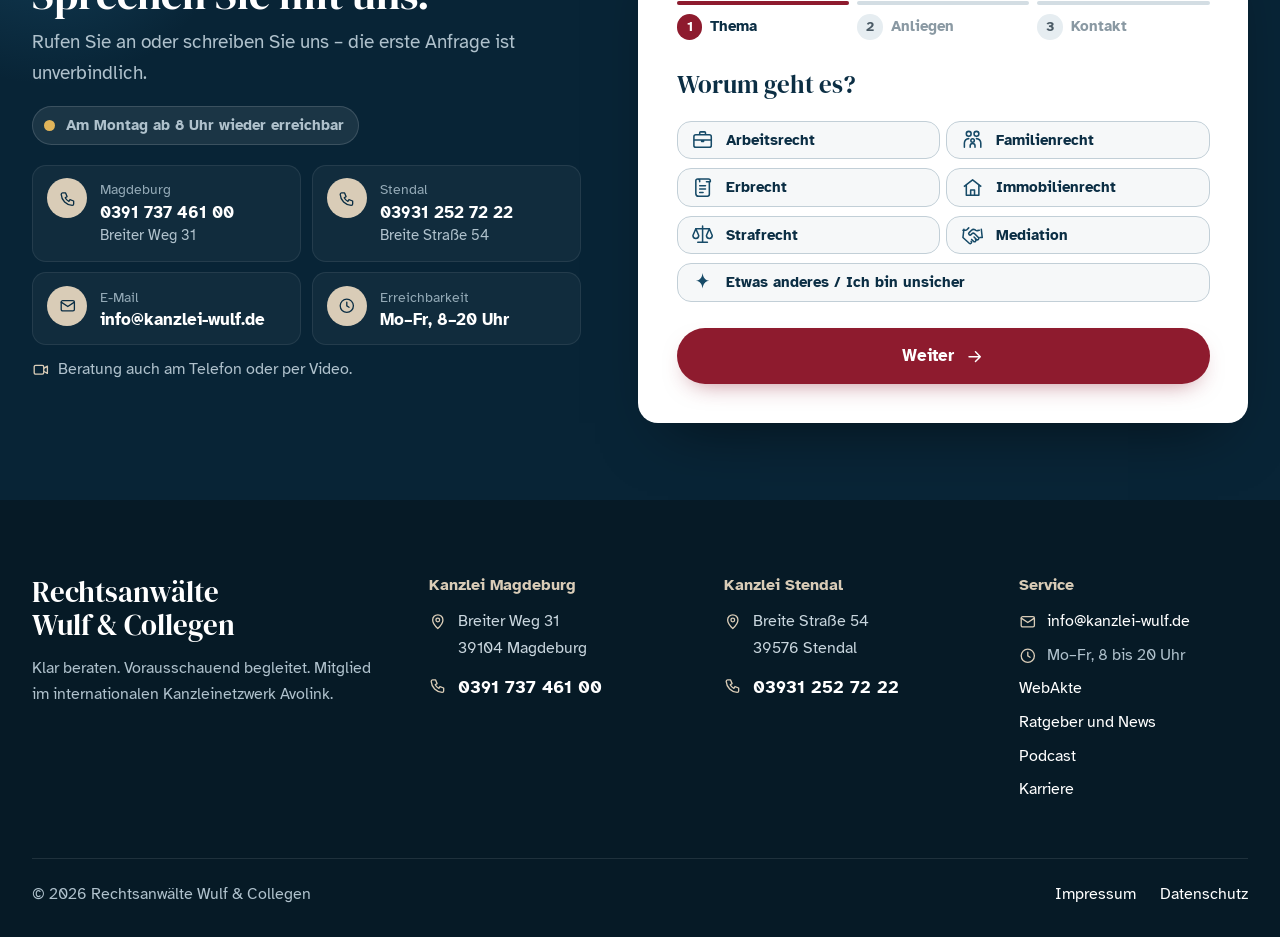
==== commit 47dbf8a2: "Mobile: Kontaktbereich einspaltig, kompakte Fachbereich-Kacheln Co-Authored-By: Claude Opus 5.5 <nor" ====
--- a/index.html
+++ b/index.html
@@ -10,7 +10,7 @@
   <link rel="preconnect" href="https://fonts.googleapis.com">
   <link rel="preconnect" href="https://fonts.gstatic.com" crossorigin>
   <link href="https://fonts.googleapis.com/css2?family=Atkinson+Hyperlegible:wght@400;700&family=DM+Serif+Display:ital@0;1&family=DM+Serif+Text&display=swap" rel="stylesheet">
-  <link rel="stylesheet" href="css/styles.css?v=202611251205">
+  <link rel="stylesheet" href="css/styles.css?v=202611251210">
   <script>document.documentElement.classList.add('js');try{var s=localStorage.getItem('wulf-size');if(s)document.documentElement.setAttribute('data-size',s)}catch(e){}</script>
 </head>
 <body>
@@ -405,6 +405,6 @@
     <a href="tel:+4939312527222"><span>Stendal</span><strong>Anrufen</strong></a>
   </div>
 
-  <script src="js/main.js?v=202611251205"></script>
+  <script src="js/main.js?v=202611251210"></script>
 </body>
 </html>
--- a/css/styles.css
+++ b/css/styles.css
@@ -1029,3 +1029,25 @@
 @media (prefers-reduced-motion: reduce) { .js .vd--home .vd__card { opacity: 1; transform: none; } }
 @media (max-width: 900px) { .vd__head { flex-direction: column; align-items: flex-start; } }
 .vd__card:last-child { scroll-snap-align: end; }
+
+/* Mobile-Korrekturen (müssen am Ende stehen) */
+@media (max-width: 900px) {
+  .contact-home__grid { grid-template-columns: 1fr; }
+  .hform, .mform { width: 100%; }
+}
+@media (max-width: 600px) {
+  .mform__top { flex-wrap: wrap; gap: 0 1rem; }
+  .msteps li { gap: .35rem; font-size: .82rem; }
+  .msteps li span { width: 1.4rem; height: 1.4rem; font-size: .78rem; }
+  .vd__nav button { width: 3rem; height: 3rem; }
+}
+@media (max-width: 600px) {
+  .tile:not(.tile--hero):not(.tile--more) { display: grid; grid-template-columns: auto minmax(0, 1fr) auto; grid-template-rows: auto auto; column-gap: 1rem; row-gap: .15rem; align-items: center; padding: 1.1rem 1.1rem; border-radius: 18px; }
+  .tile:not(.tile--hero):not(.tile--more) .tile__ico { grid-row: 1 / span 2; width: 3rem; height: 3rem; border-radius: 14px; }
+  .tile:not(.tile--hero):not(.tile--more) h3 { margin: 0; font-size: 1.4rem; align-self: end; }
+  .tile:not(.tile--hero):not(.tile--more) p { font-size: 1rem; align-self: start; }
+  .tile:not(.tile--hero):not(.tile--more) .tile__go { grid-column: 3; grid-row: 1 / span 2; margin: 0; align-self: center; width: 2.5rem; height: 2.5rem; }
+  .tile--wide > div { display: contents; }
+  .tile--hero { padding: 1.6rem; }
+  .bento { gap: .8rem; }
+}
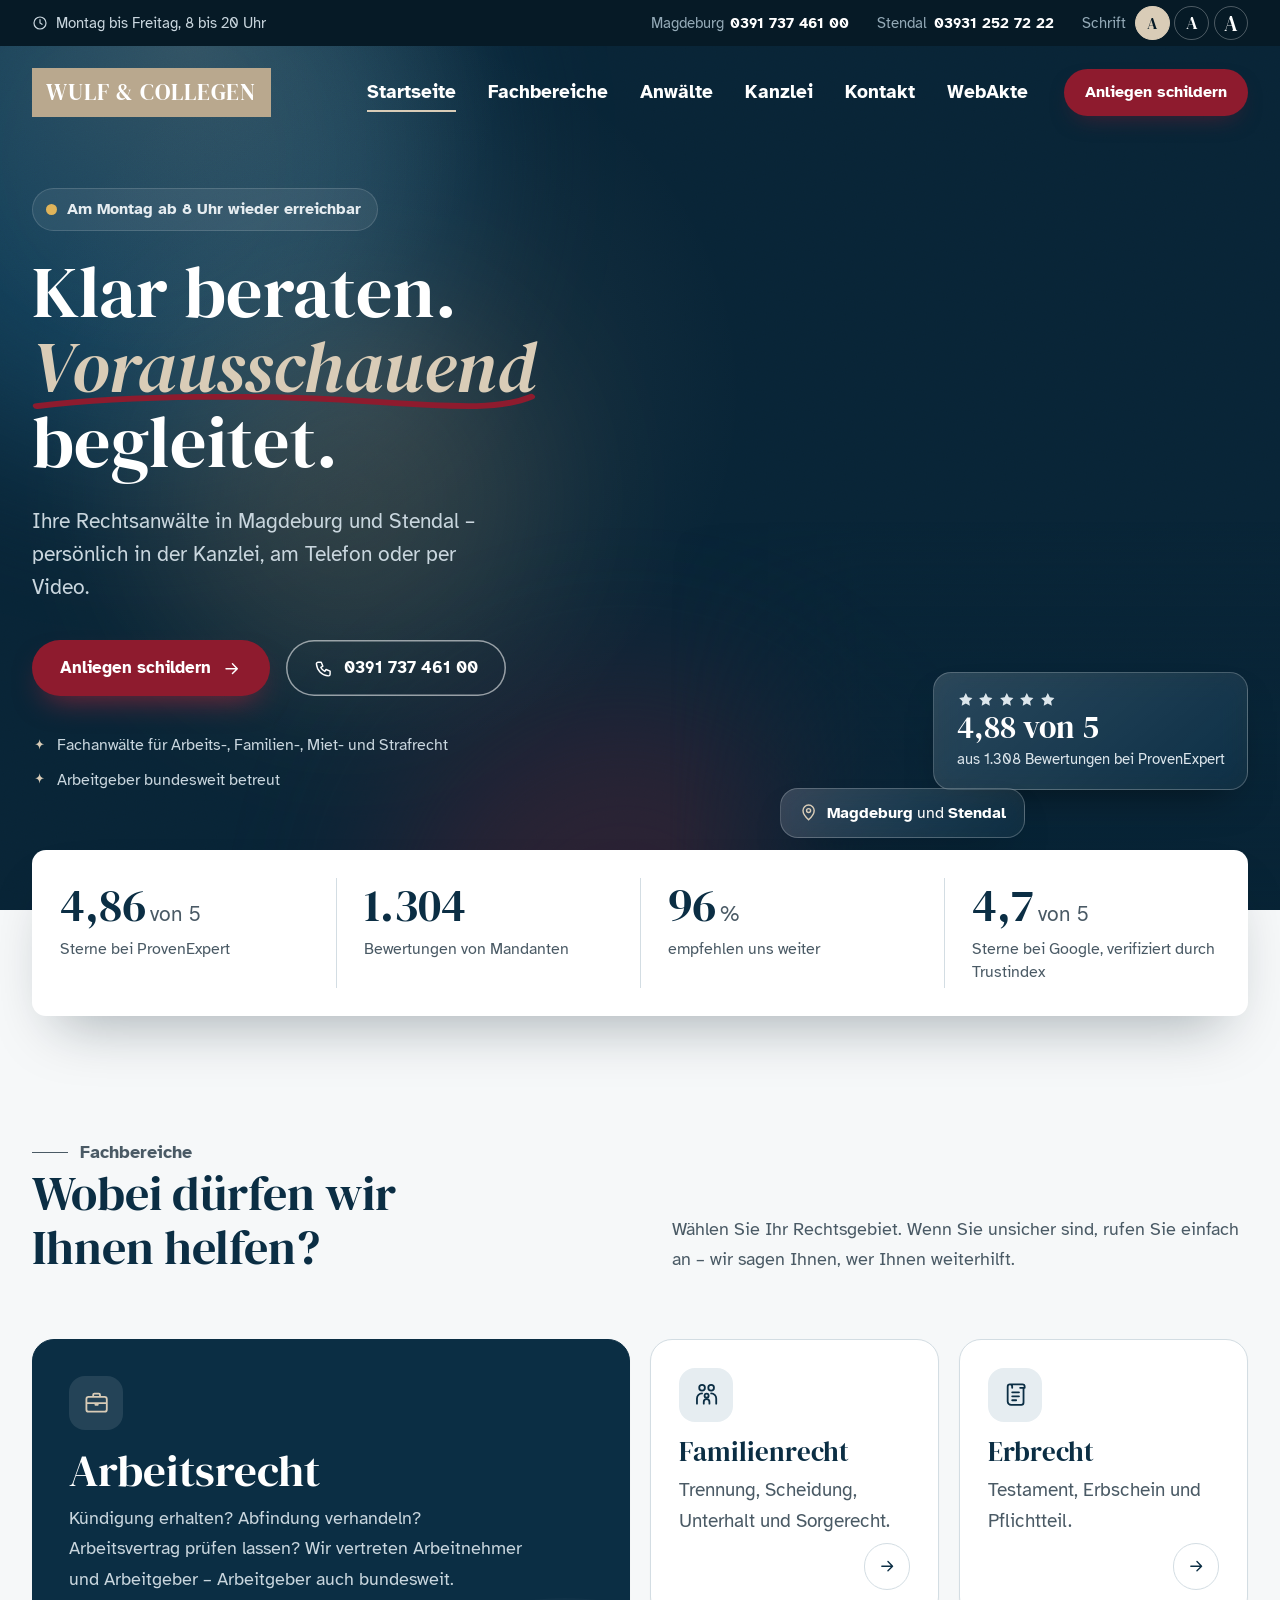
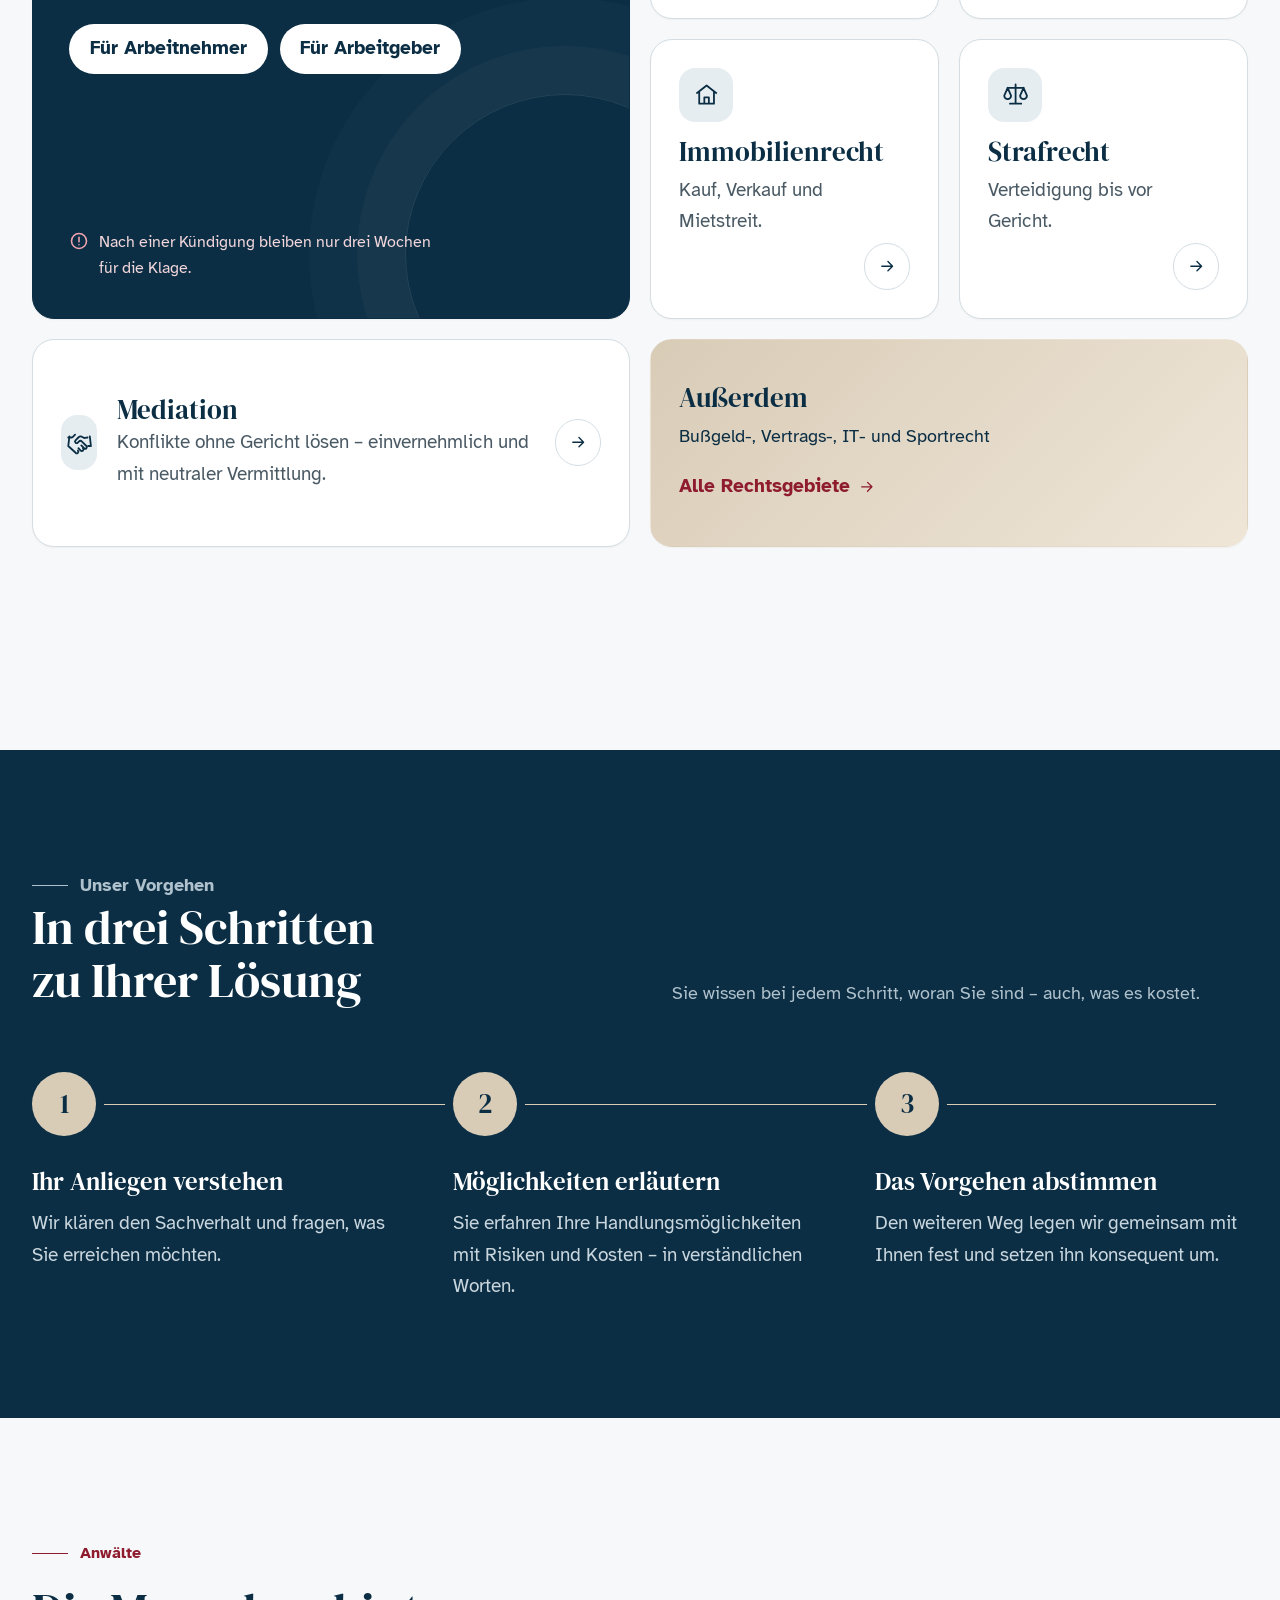
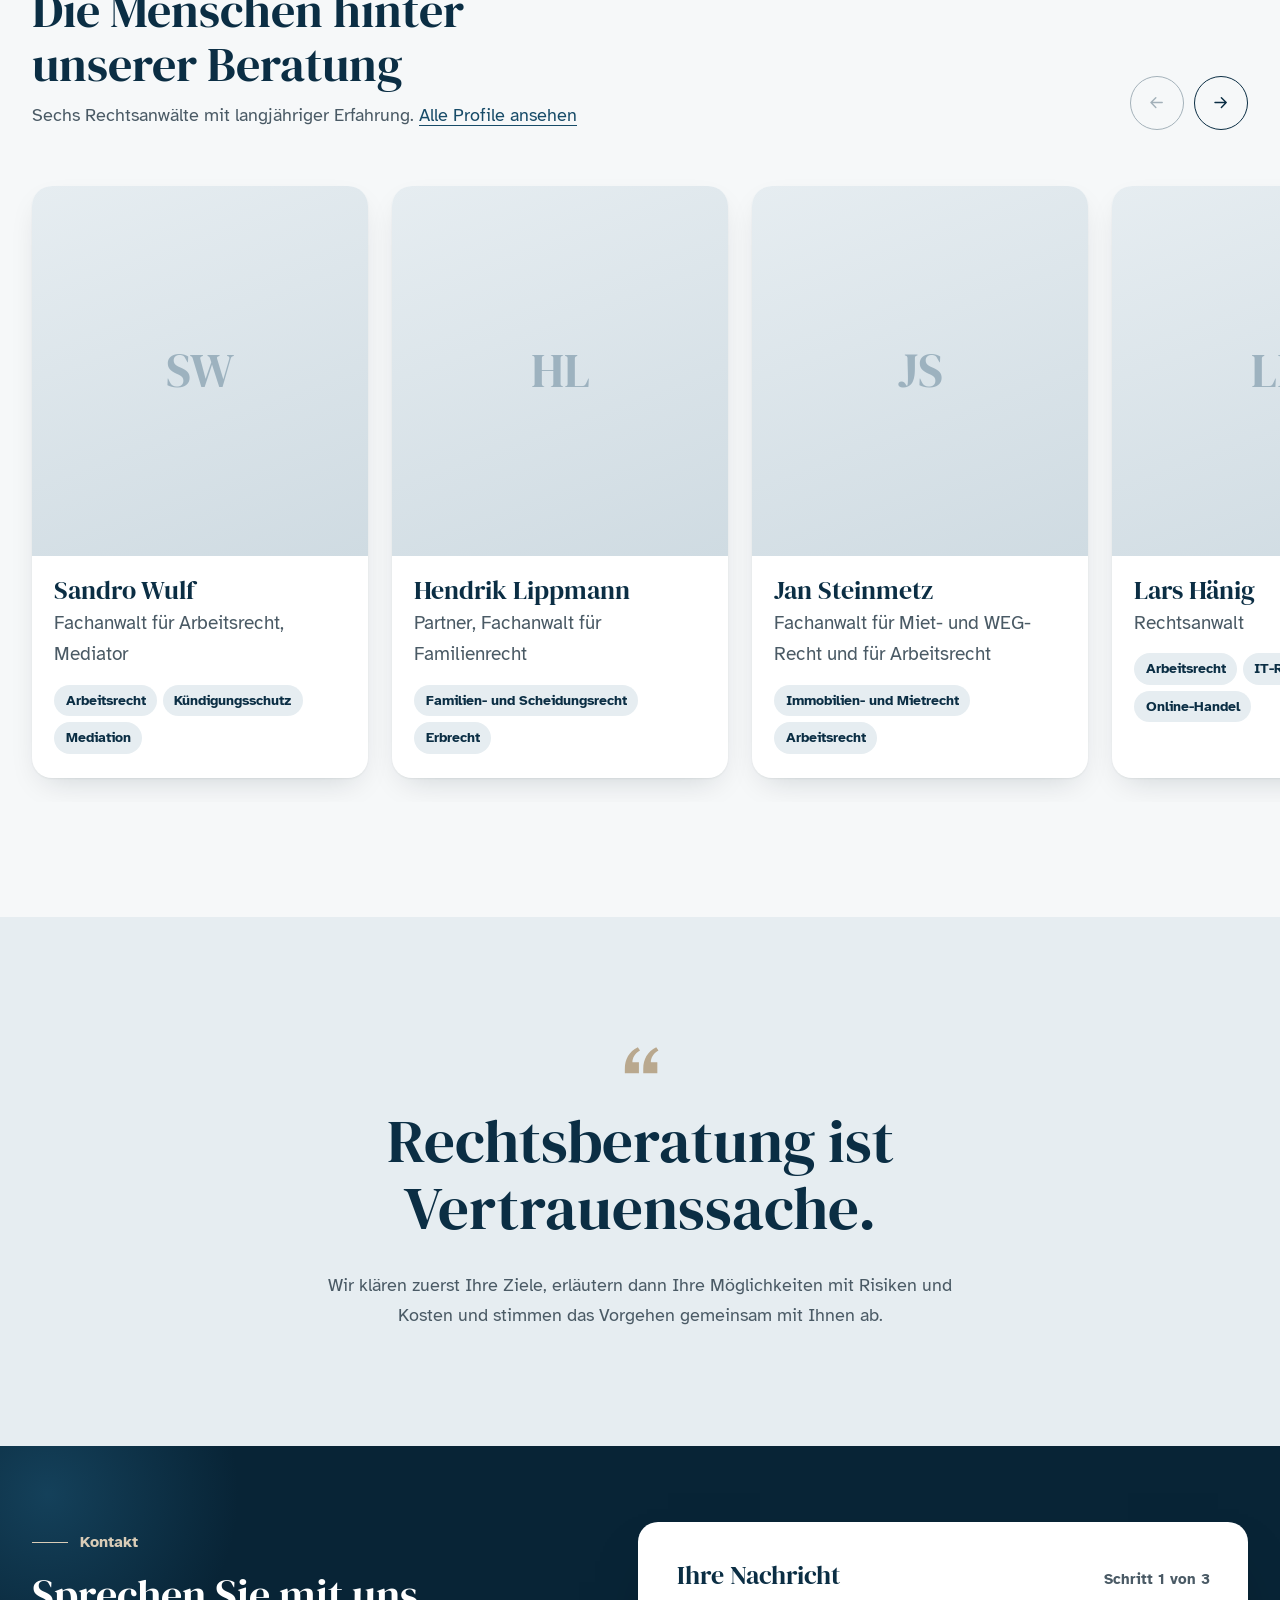
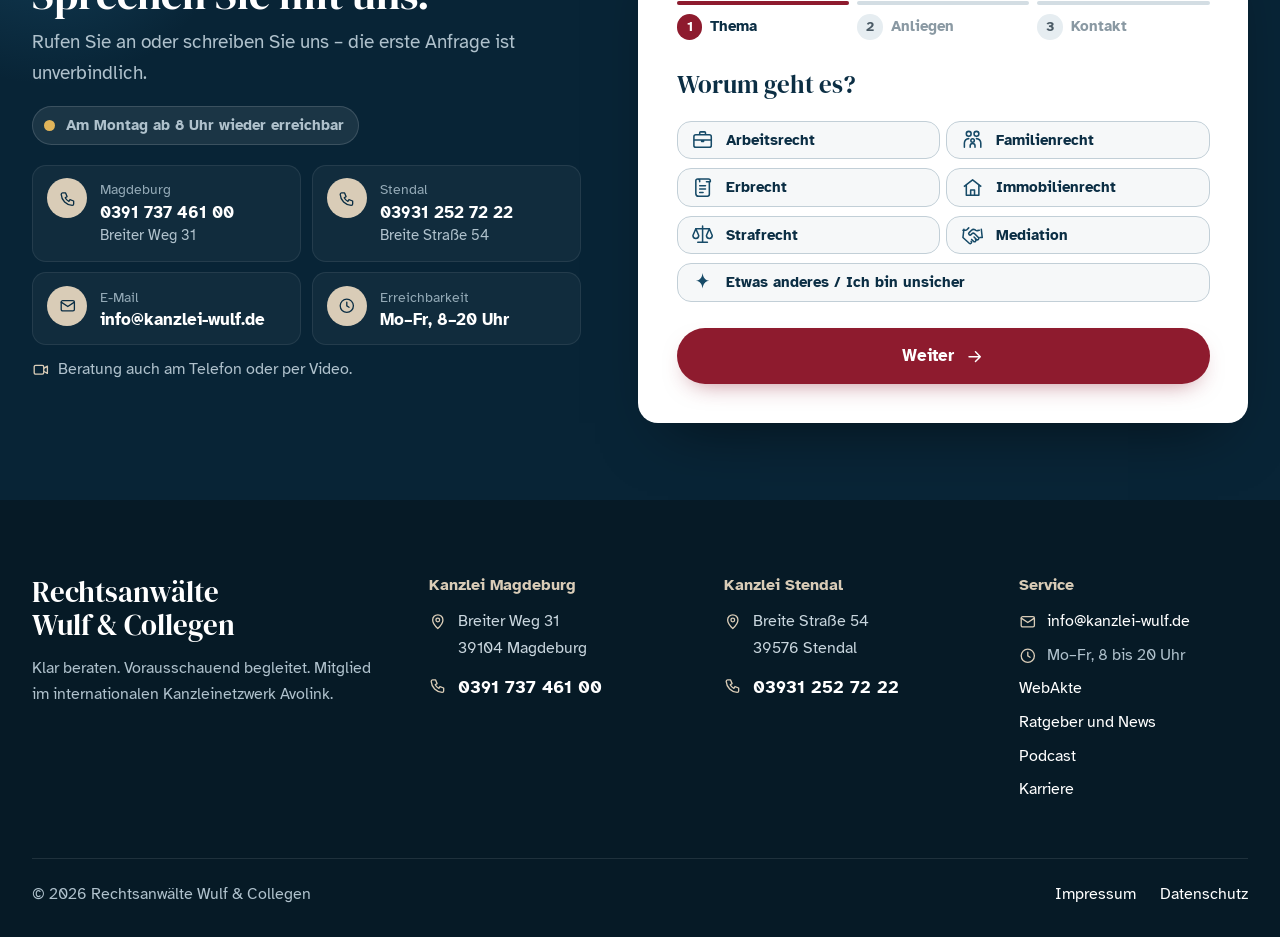
==== commit bad9f139: "Mobile: Anruf-Leiste in Weinrot Co-Authored-By: Claude Opus 5.5 <noreply@anthropic.com> Claude-Sessi" ====
--- a/index.html
+++ b/index.html
@@ -10,7 +10,7 @@
   <link rel="preconnect" href="https://fonts.googleapis.com">
   <link rel="preconnect" href="https://fonts.gstatic.com" crossorigin>
   <link href="https://fonts.googleapis.com/css2?family=Atkinson+Hyperlegible:wght@400;700&family=DM+Serif+Display:ital@0;1&family=DM+Serif+Text&display=swap" rel="stylesheet">
-  <link rel="stylesheet" href="css/styles.css?v=202611251210">
+  <link rel="stylesheet" href="css/styles.css?v=202611251211">
   <script>document.documentElement.classList.add('js');try{var s=localStorage.getItem('wulf-size');if(s)document.documentElement.setAttribute('data-size',s)}catch(e){}</script>
 </head>
 <body>
@@ -405,6 +405,6 @@
     <a href="tel:+4939312527222"><span>Stendal</span><strong>Anrufen</strong></a>
   </div>
 
-  <script src="js/main.js?v=202611251210"></script>
+  <script src="js/main.js?v=202611251211"></script>
 </body>
 </html>
--- a/css/styles.css
+++ b/css/styles.css
@@ -1051,3 +1051,6 @@
   .tile--hero { padding: 1.6rem; }
   .bento { gap: .8rem; }
 }
+@media (max-width: 600px) {
+  .callfab a { background: var(--wine); box-shadow: 0 12px 28px -10px rgba(0,0,0,.55); border: 1px solid rgba(255,255,255,.15); }
+}
